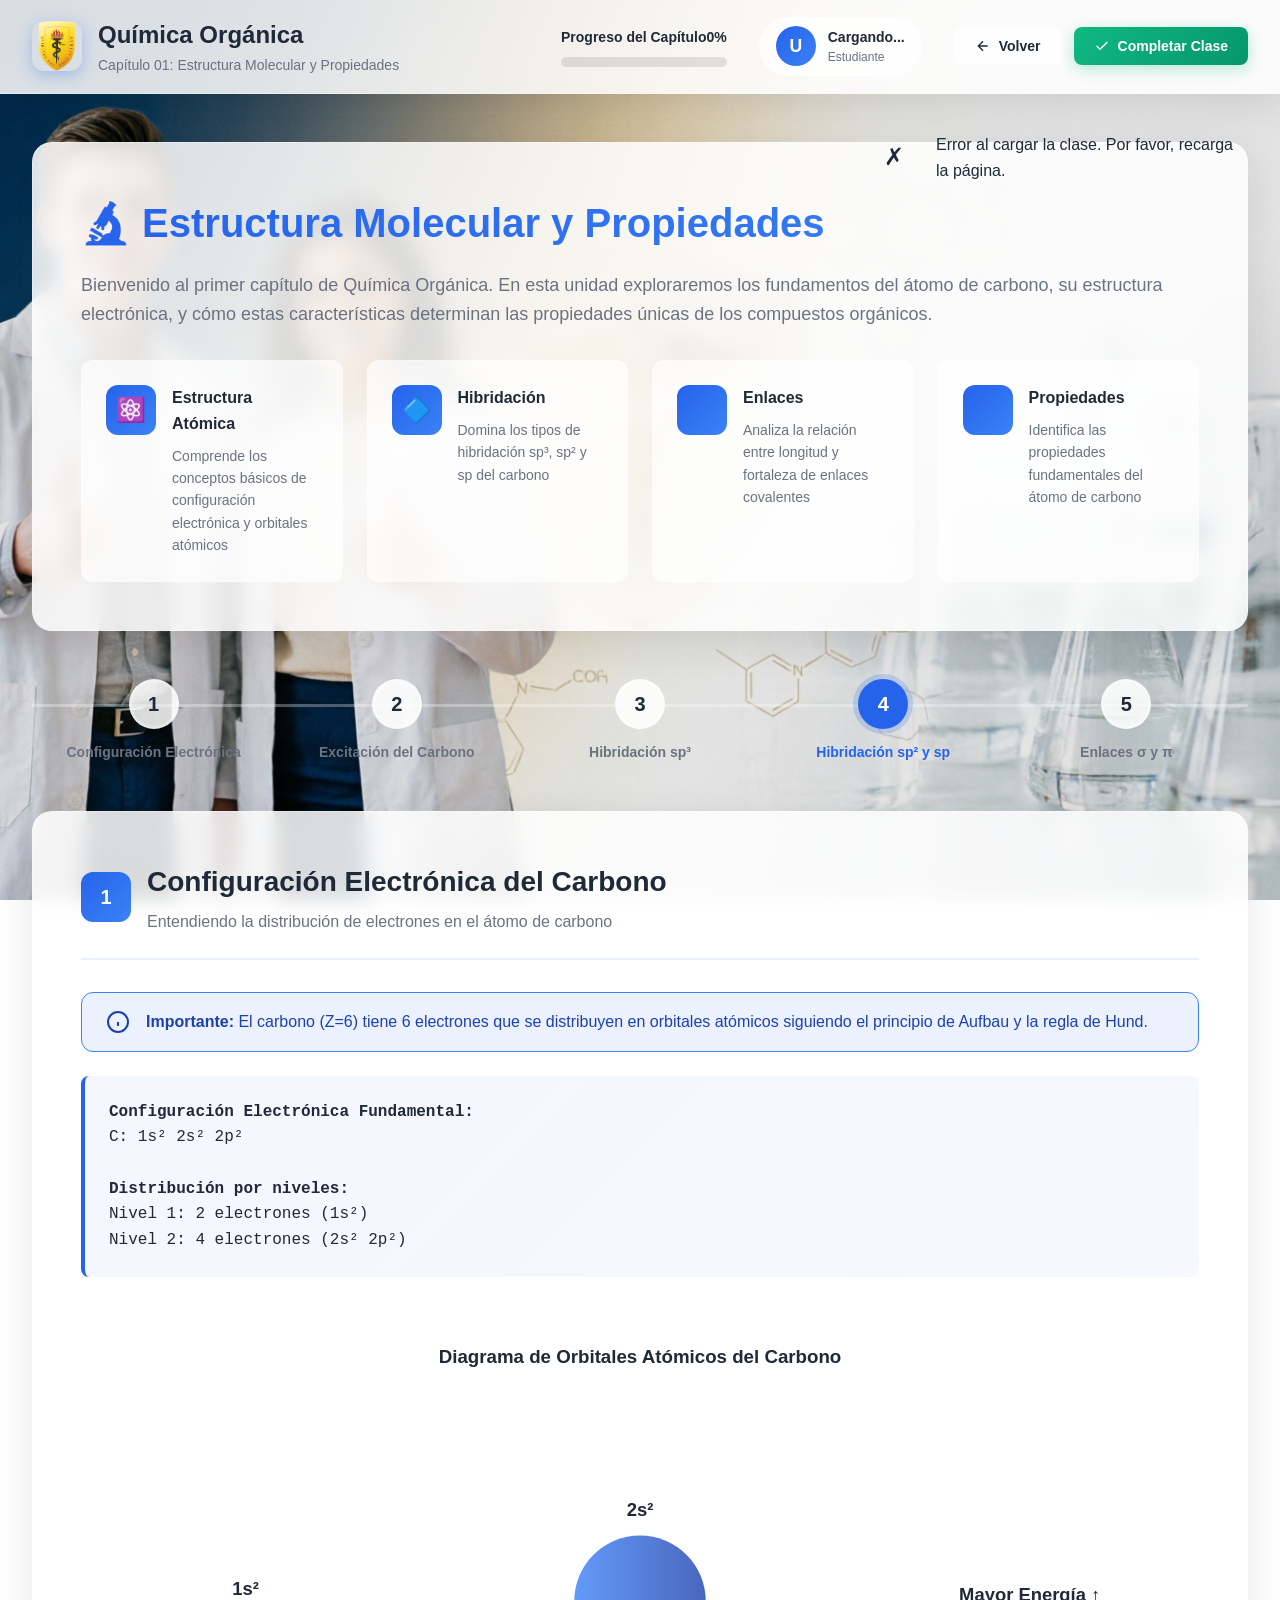
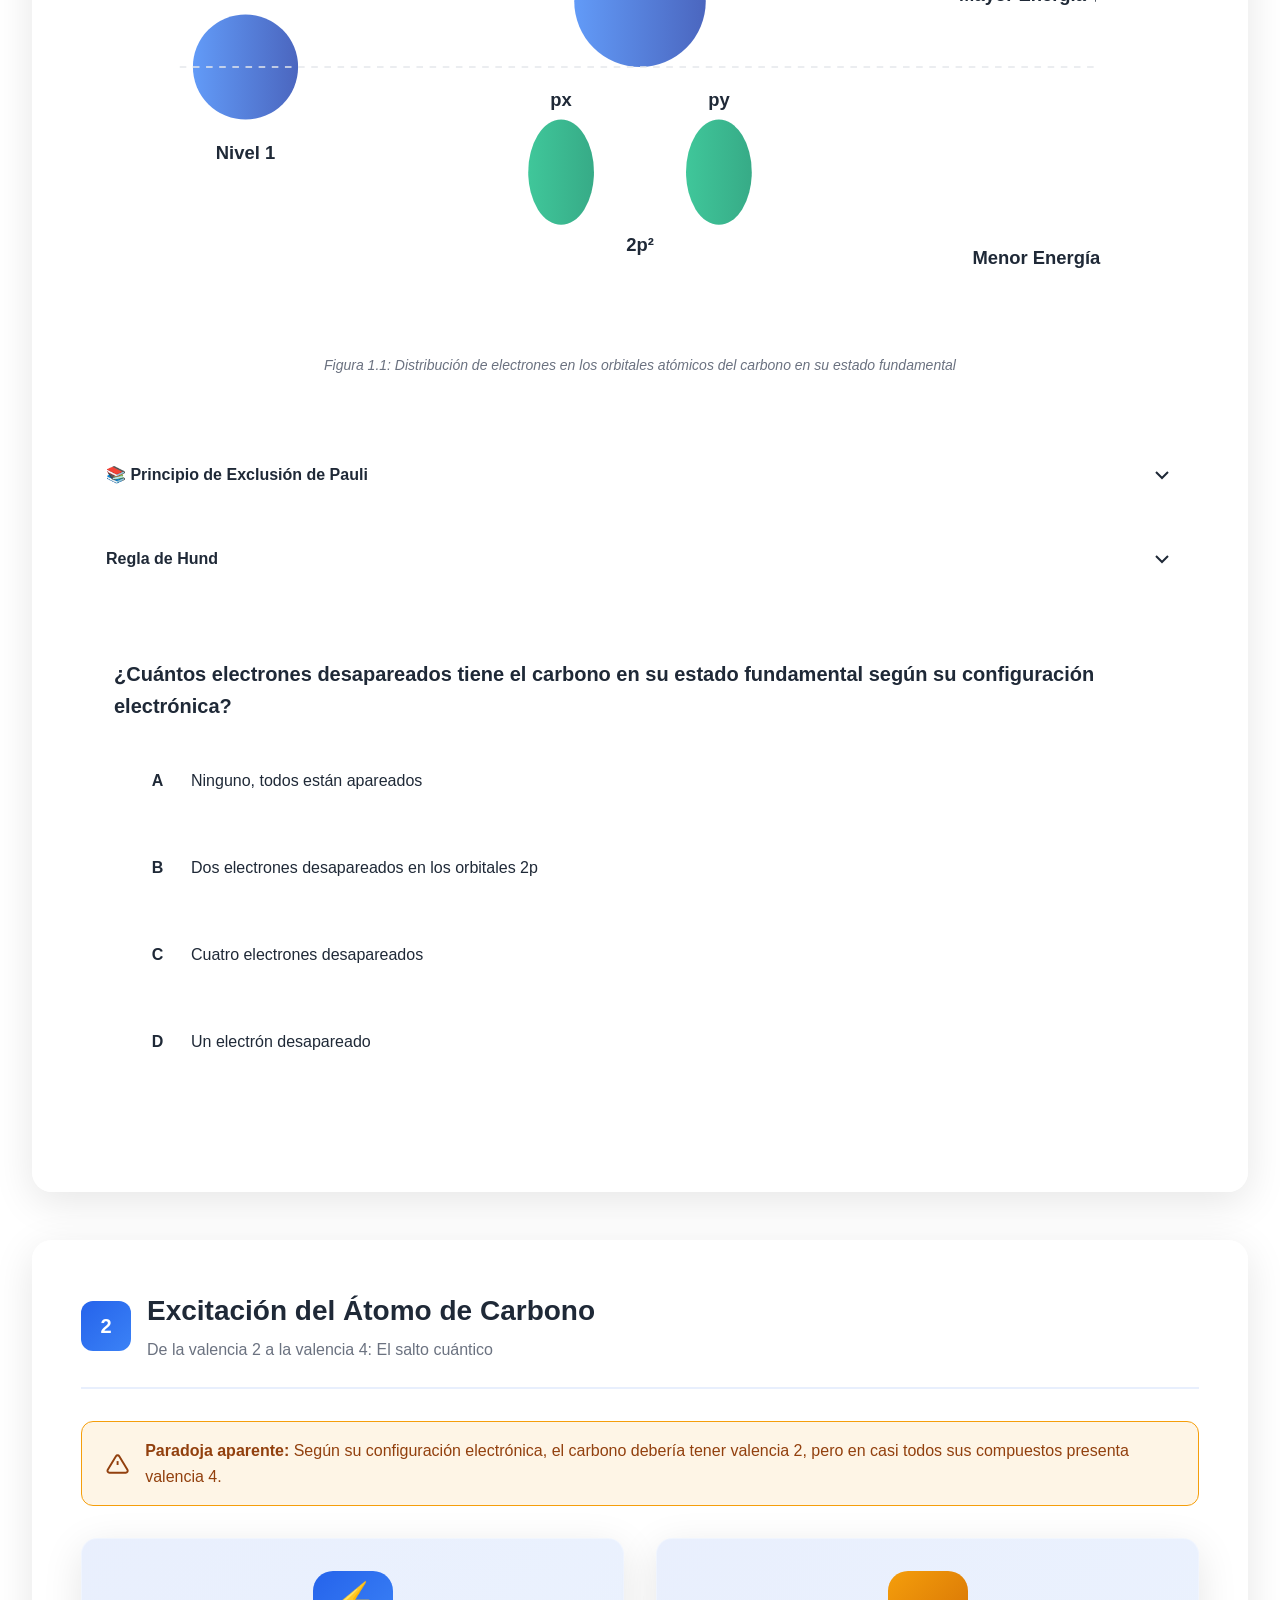
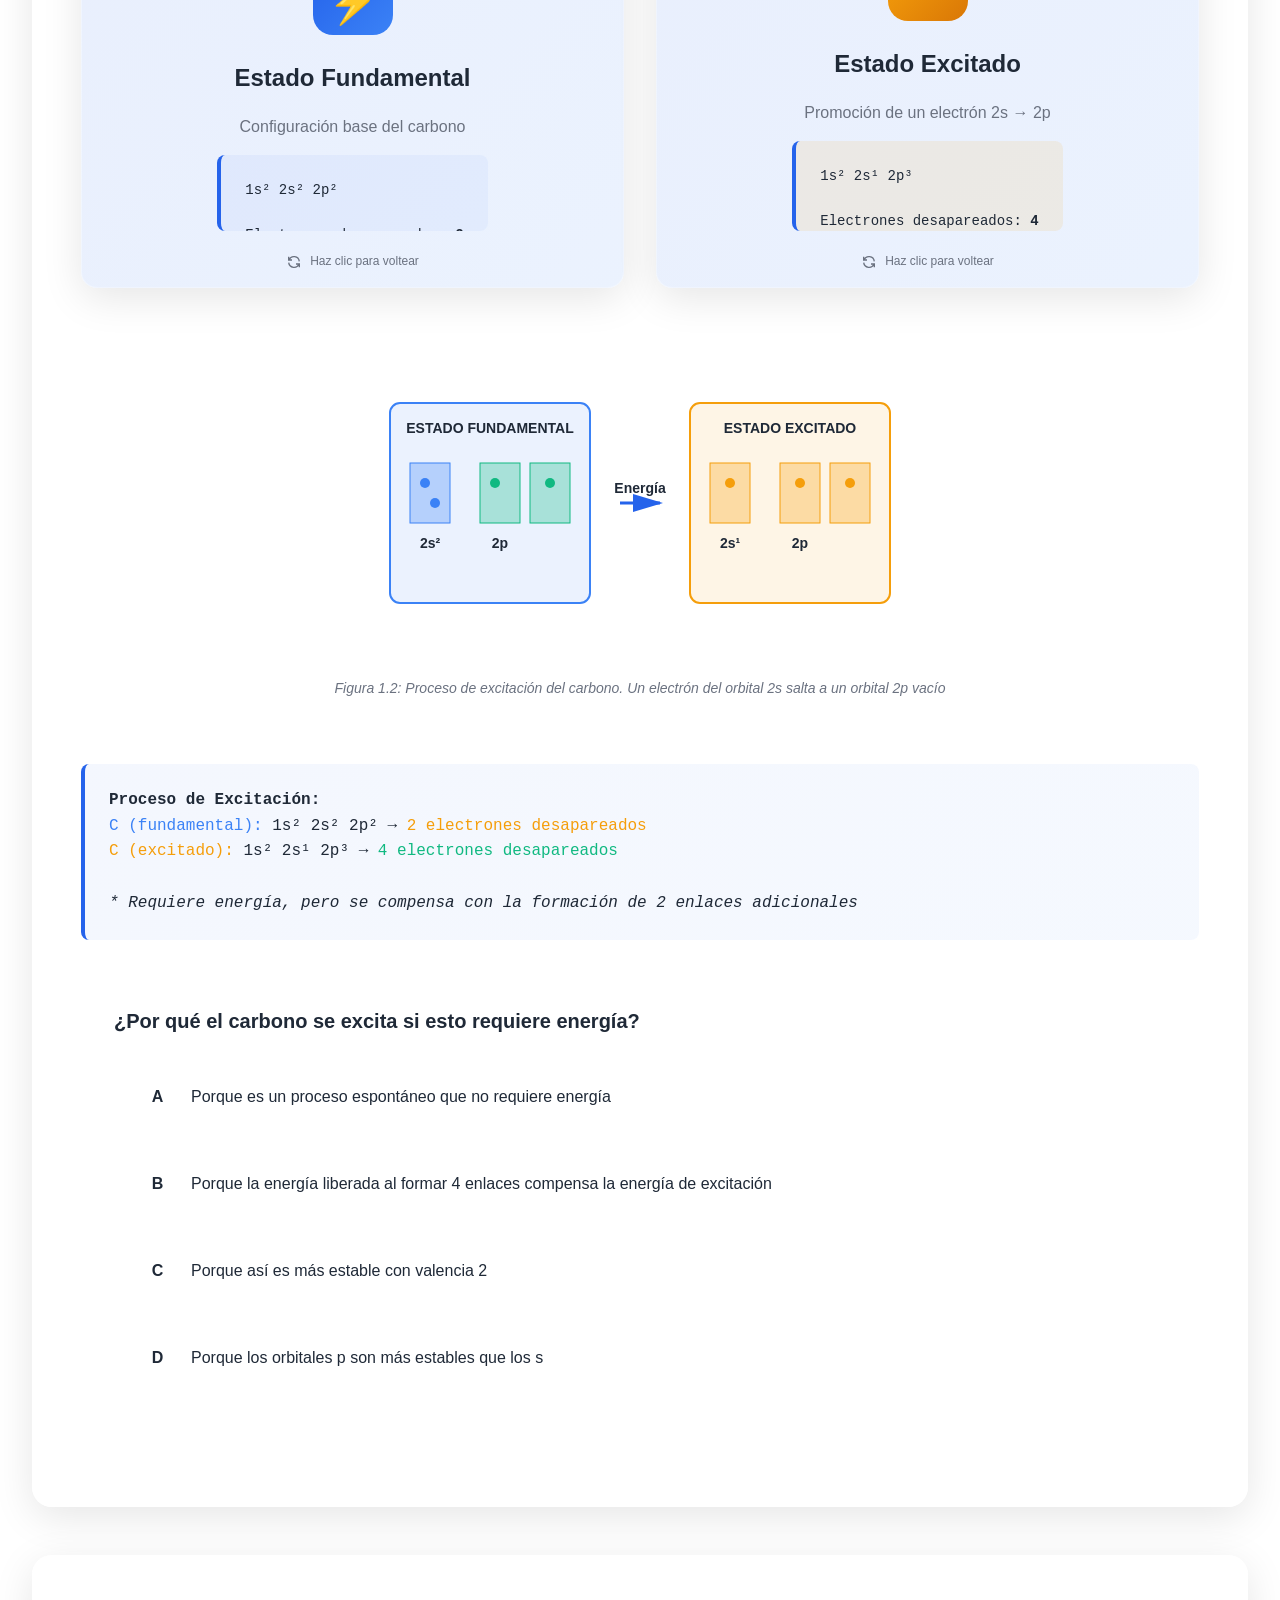
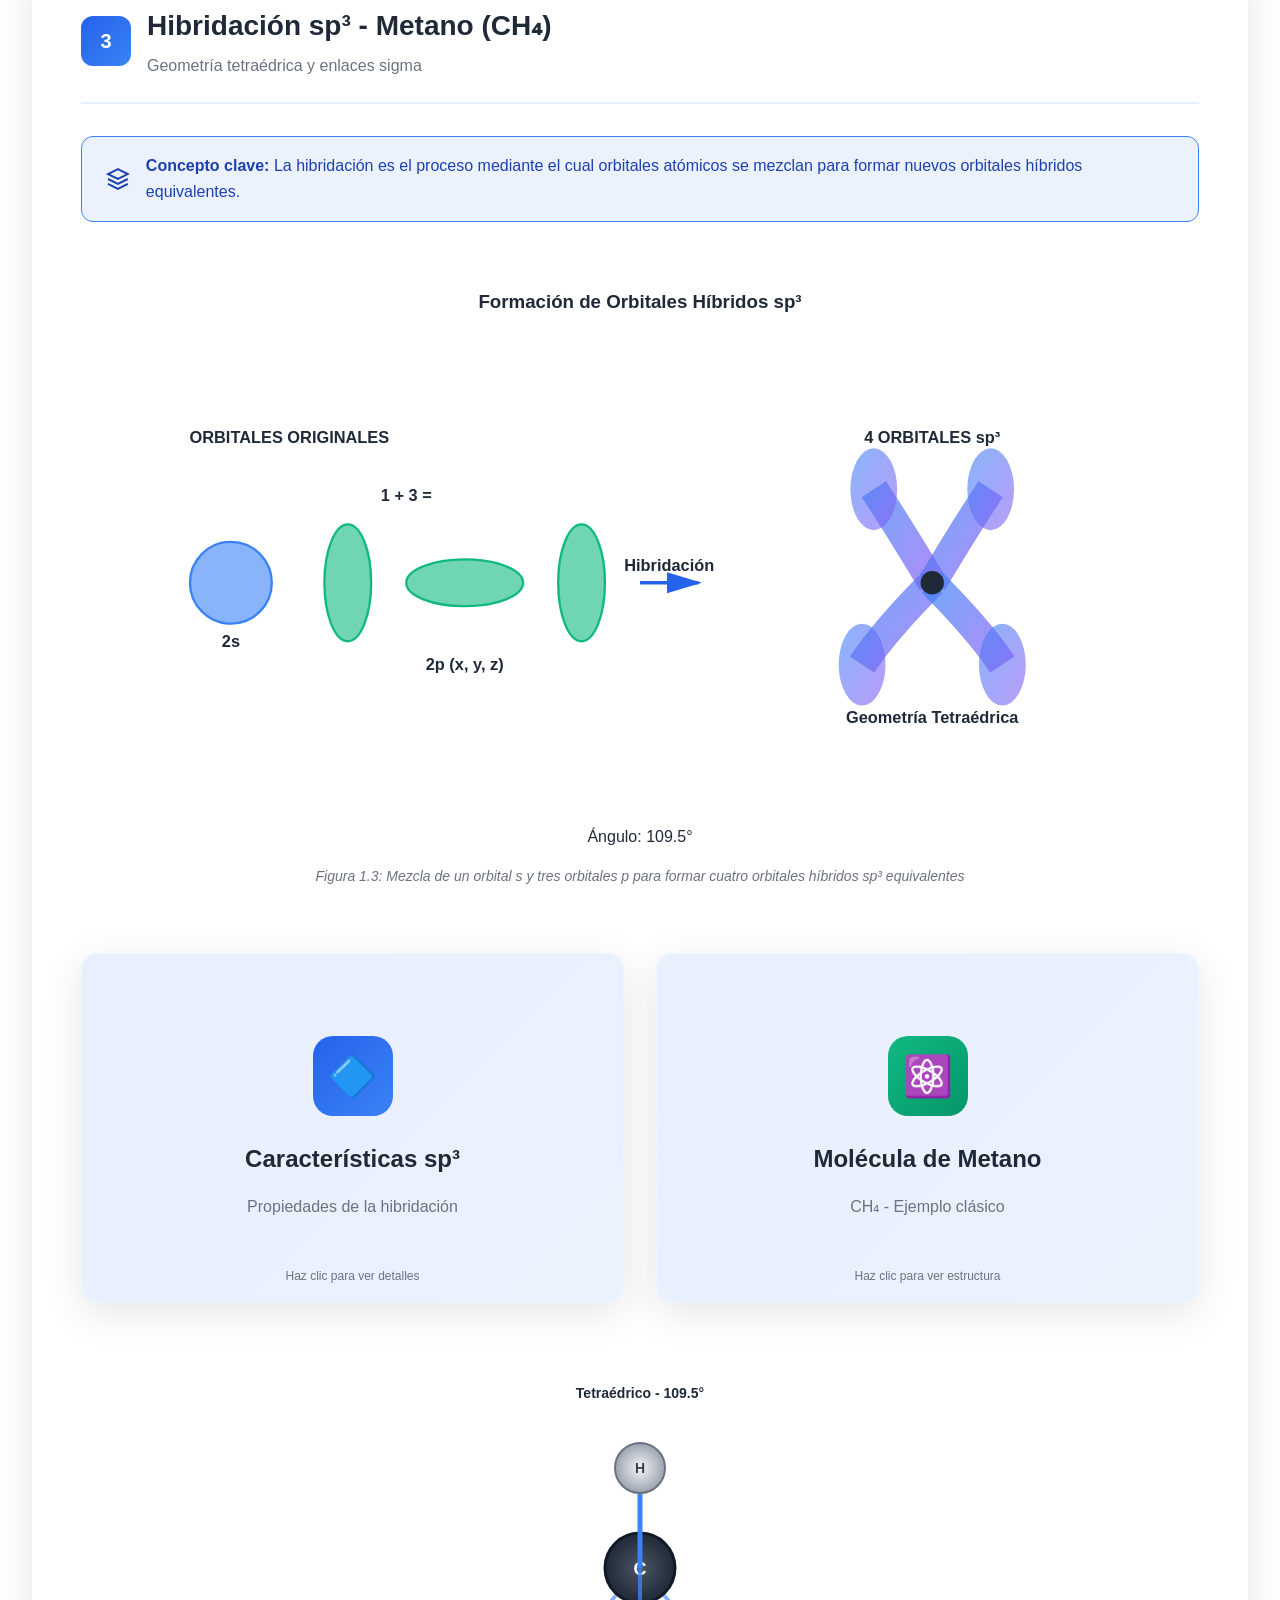
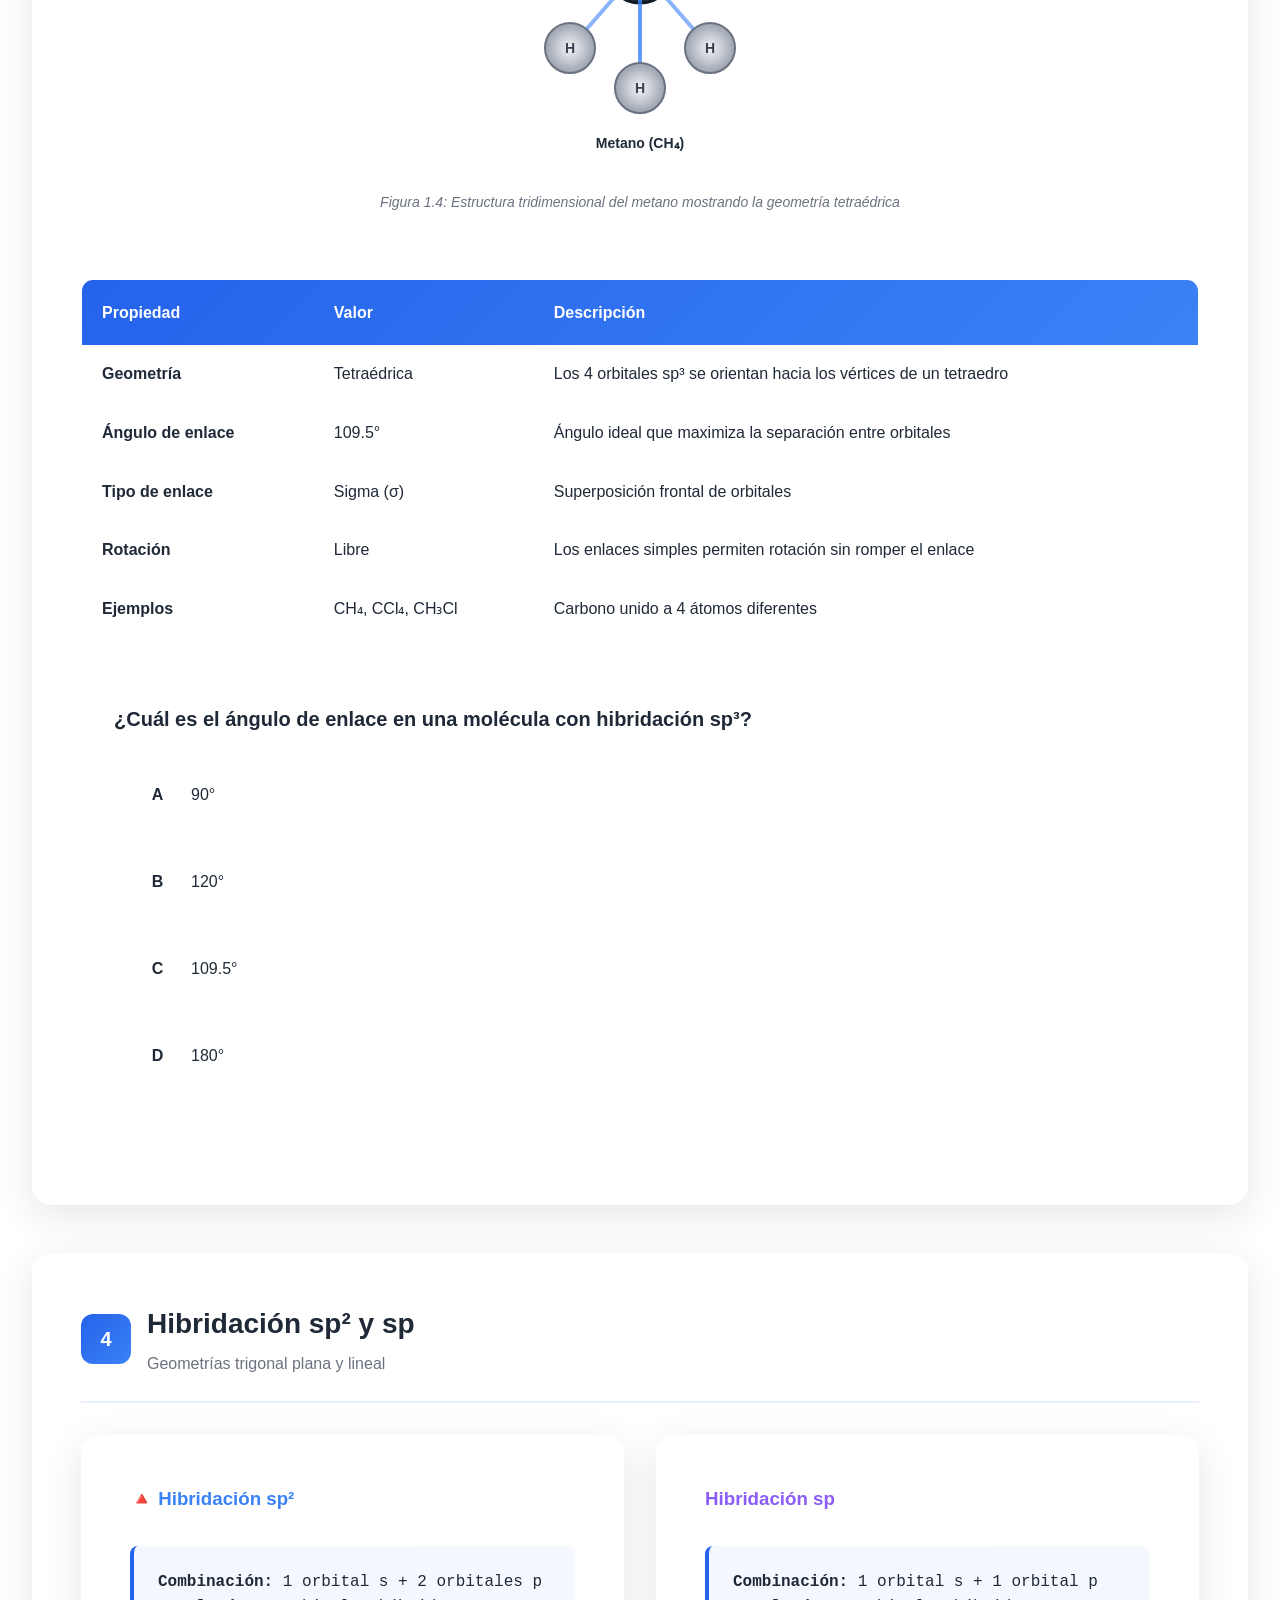
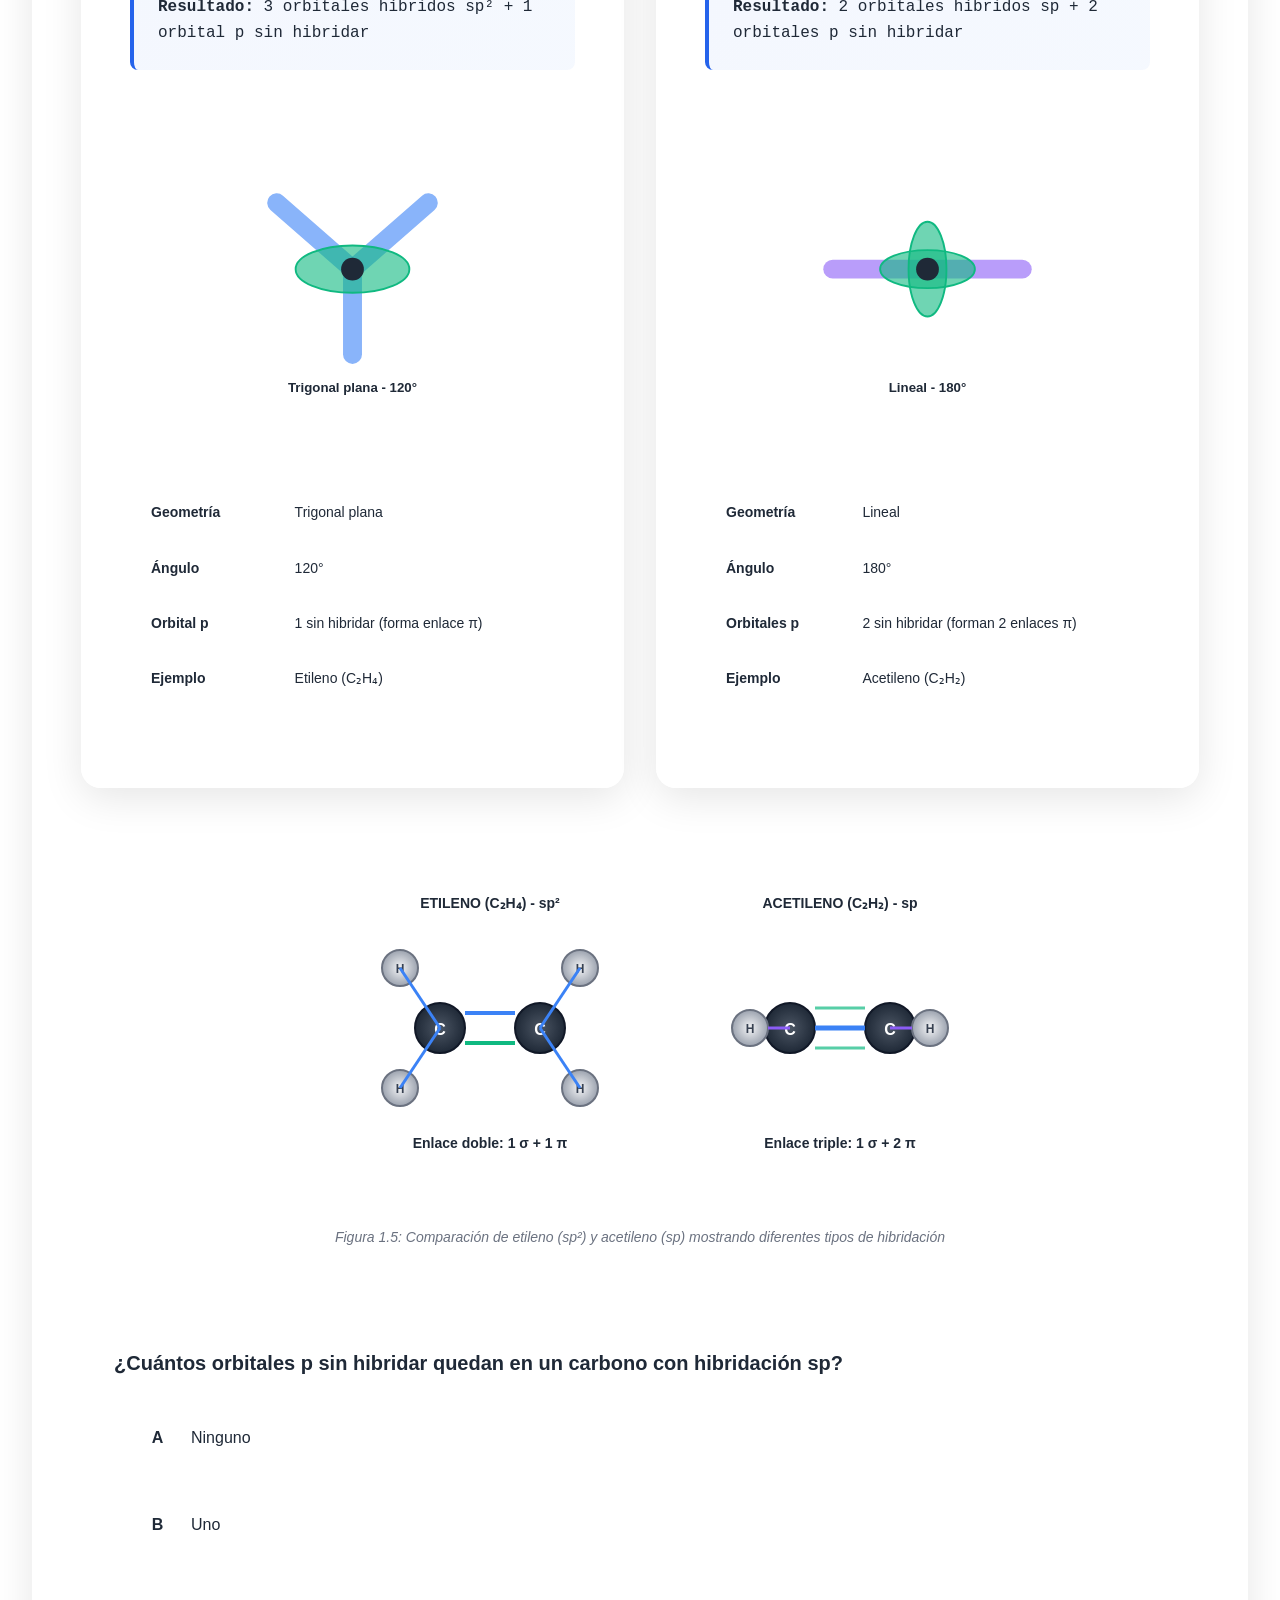
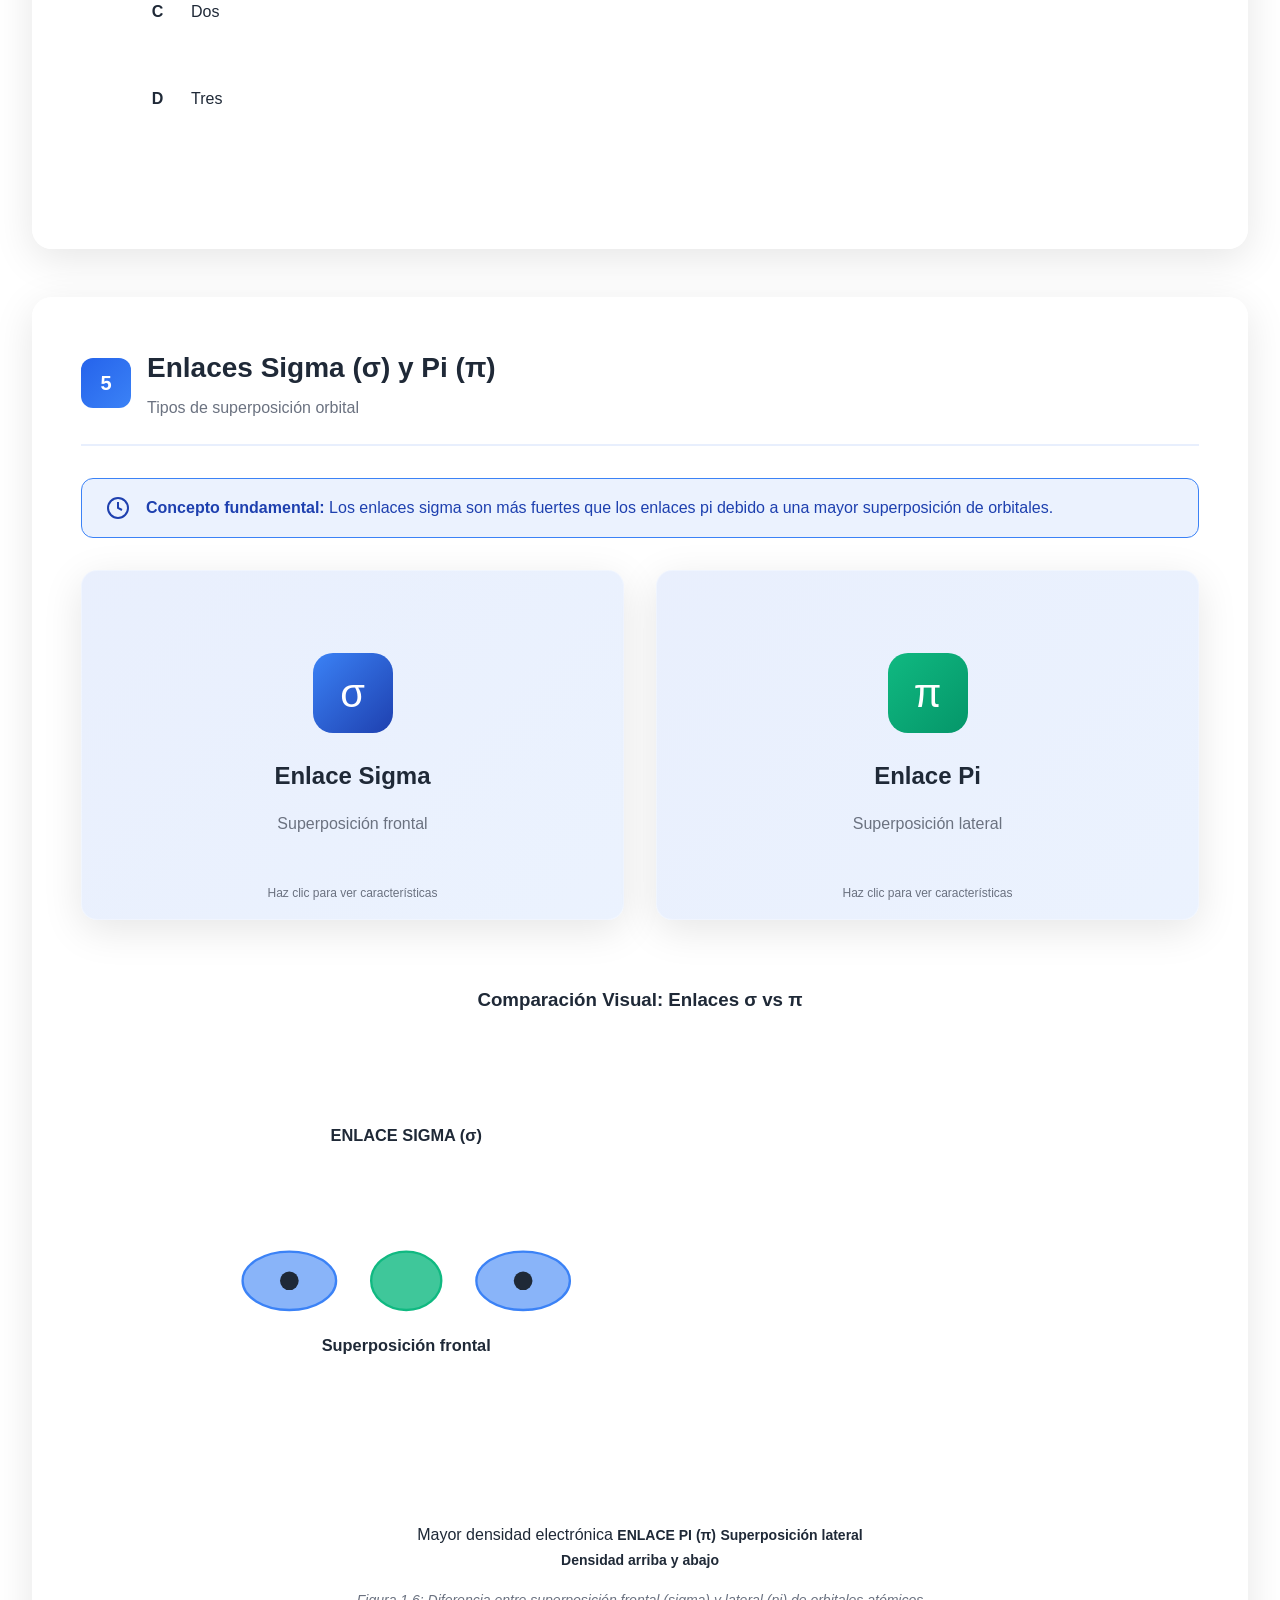
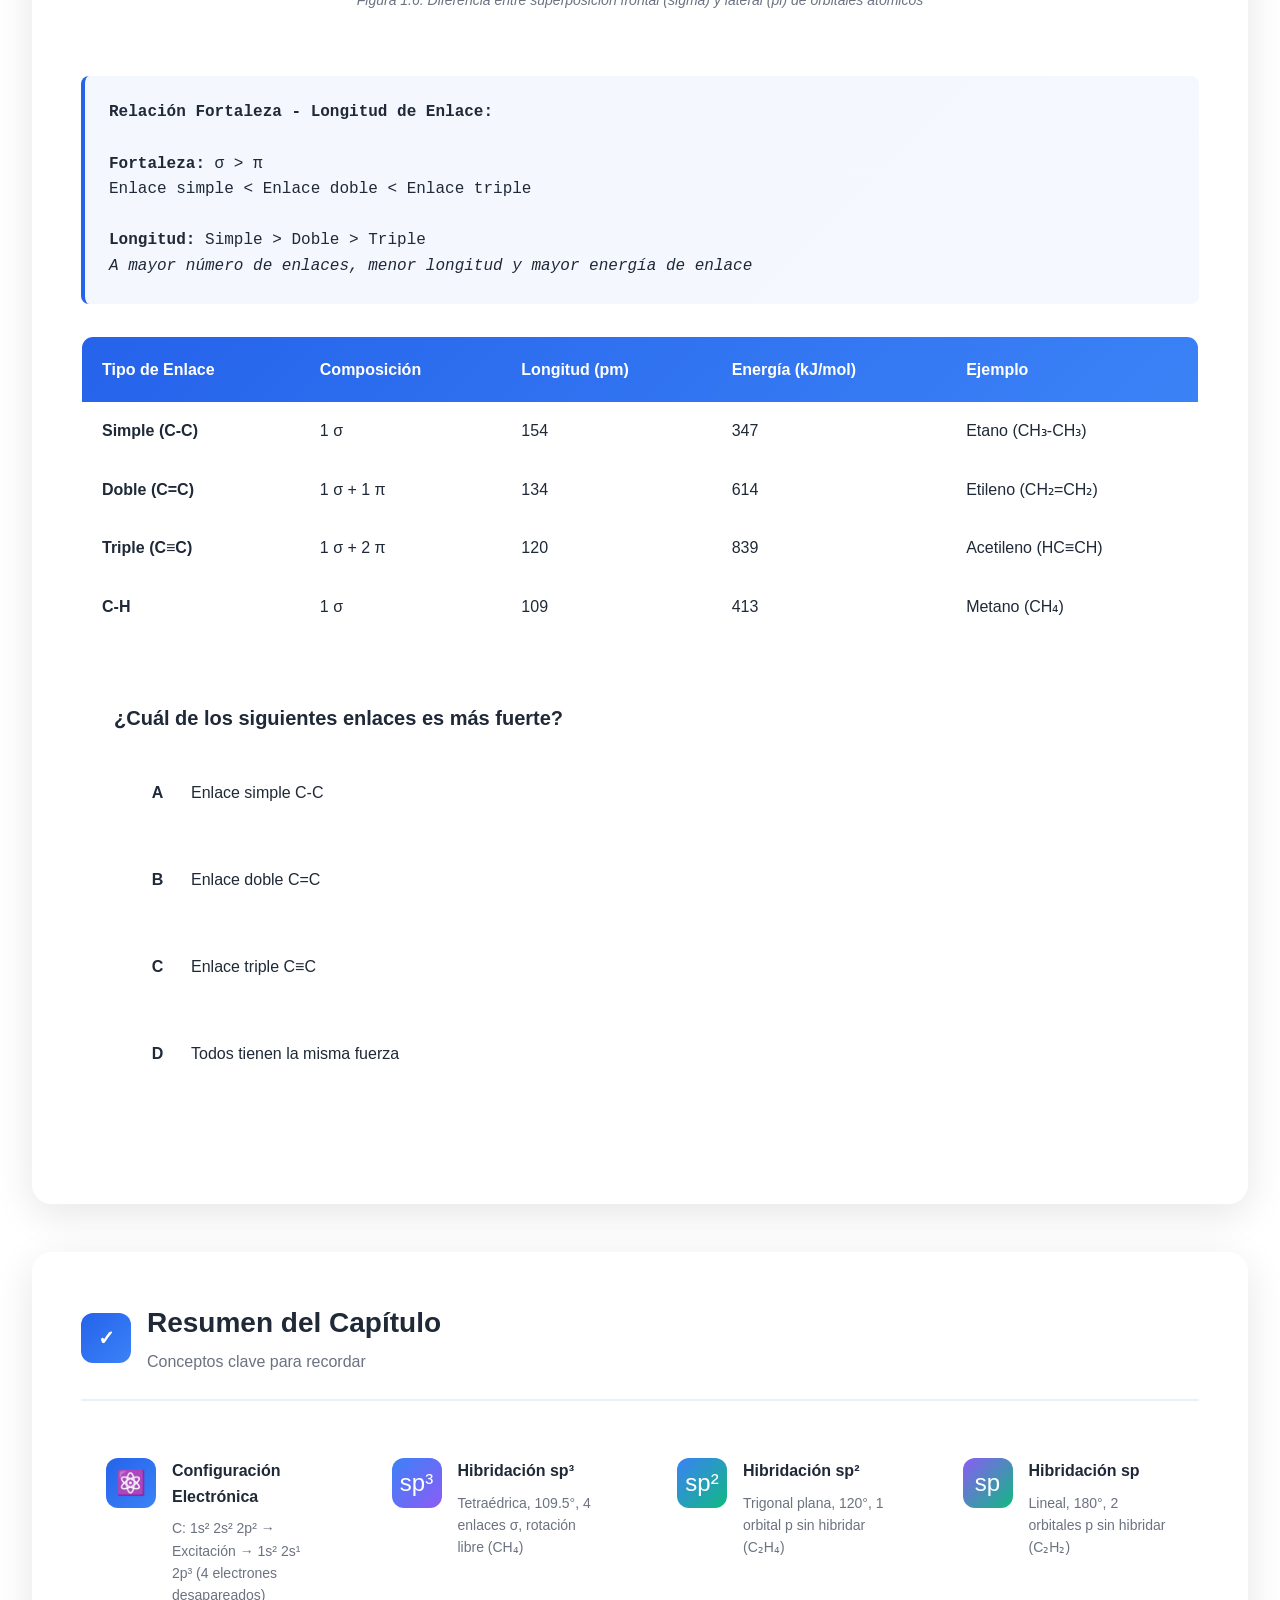
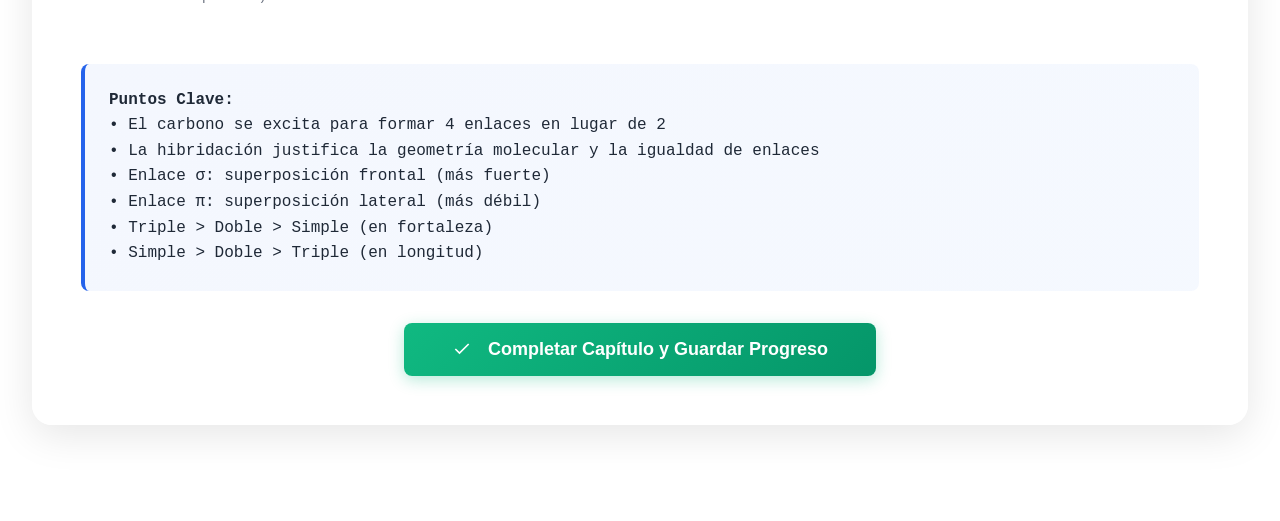
==== clases/cap01-estructura/index.html @ 575ea3ee "Fix: Corregir orden de carga de scripts y errores de CONFIG/db" ====
<!DOCTYPE html>
<html lang="es">
<head>
    <meta charset="UTF-8">
    <meta name="viewport" content="width=device-width, initial-scale=1.0">
    <title>Capítulo 01: Estructura Molecular y Propiedades | Química Orgánica</title>
    
    <!-- Database Connection -->
    <script src="../../js/config.js"></script>
    <script src="../../js/database.js"></script>
    
    <style>
        /* ============================================
           VARIABLES Y RESET
        ============================================ */
        :root {
            --primary-color: #2563eb;
            --secondary-color: #1e40af;
            --accent-color: #3b82f6;
            --success-color: #10b981;
            --warning-color: #f59e0b;
            --danger-color: #ef4444;
            --text-primary: #1f2937;
            --text-secondary: #6b7280;
            --bg-glass: rgba(255, 255, 255, 0.85);
            --bg-glass-dark: rgba(255, 255, 255, 0.7);
            --border-glass: rgba(255, 255, 255, 0.3);
            --shadow-lg: 0 10px 40px rgba(0, 0, 0, 0.1);
            --transition: all 0.3s cubic-bezier(0.4, 0, 0.2, 1);
        }

        * {
            margin: 0;
            padding: 0;
            box-sizing: border-box;
        }

        body {
            font-family: 'Segoe UI', Tahoma, Geneva, Verdana, sans-serif;
            background-image: url('../../images/fondo.png');
            background-size: cover;
            background-position: center;
            background-attachment: fixed;
            background-repeat: no-repeat;
            min-height: 100vh;
            color: var(--text-primary);
            line-height: 1.6;
            overflow-x: hidden;
        }

        /* Overlay para mejorar legibilidad */
        body::before {
            content: '';
            position: fixed;
            top: 0;
            left: 0;
            right: 0;
            bottom: 0;
            background: rgba(0, 0, 0, 0.1);
            z-index: -1;
            pointer-events: none;
        }

        /* ============================================
           HEADER Y NAVEGACIÓN
        ============================================ */
        .class-header {
            background: var(--bg-glass);
            backdrop-filter: blur(10px);
            -webkit-backdrop-filter: blur(10px);
            border-bottom: 1px solid var(--border-glass);
            box-shadow: var(--shadow-lg);
            position: sticky;
            top: 0;
            z-index: 1000;
            padding: 1rem 0;
        }

        .header-container {
            max-width: 1400px;
            margin: 0 auto;
            padding: 0 2rem;
            display: flex;
            justify-content: space-between;
            align-items: center;
            flex-wrap: wrap;
            gap: 1rem;
        }

        .logo-section {
            display: flex;
            align-items: center;
            gap: 1rem;
        }

        .logo {
            width: 50px;
            height: 50px;
            border-radius: 12px;
            box-shadow: 0 4px 15px rgba(37, 99, 235, 0.3);
            object-fit: contain;
        }

        .header-title h1 {
            font-size: 1.5rem;
            color: var(--text-primary);
            margin: 0;
        }

        .header-title p {
            font-size: 0.875rem;
            color: var(--text-secondary);
            margin: 0;
        }

        .user-section {
            display: flex;
            align-items: center;
            gap: 2rem;
        }

        .progress-container {
            flex: 1;
            max-width: 300px;
        }

        .progress-label {
            display: flex;
            justify-content: space-between;
            margin-bottom: 0.5rem;
            font-size: 0.875rem;
            font-weight: 600;
        }

        .progress-bar {
            height: 10px;
            background: rgba(0, 0, 0, 0.1);
            border-radius: 10px;
            overflow: hidden;
            position: relative;
        }

        .progress-fill {
            height: 100%;
            background: linear-gradient(90deg, var(--primary-color), var(--accent-color));
            border-radius: 10px;
            transition: width 0.5s ease;
            position: relative;
            overflow: hidden;
        }

        .progress-fill::after {
            content: '';
            position: absolute;
            top: 0;
            left: 0;
            right: 0;
            bottom: 0;
            background: linear-gradient(
                90deg,
                transparent,
                rgba(255, 255, 255, 0.3),
                transparent
            );
            animation: shimmer 2s infinite;
        }

        @keyframes shimmer {
            0% { transform: translateX(-100%); }
            100% { transform: translateX(100%); }
        }

        .user-info {
            display: flex;
            align-items: center;
            gap: 0.75rem;
            padding: 0.5rem 1rem;
            background: var(--bg-glass-dark);
            border-radius: 50px;
            border: 1px solid var(--border-glass);
        }

        .user-avatar {
            width: 40px;
            height: 40px;
            border-radius: 50%;
            background: linear-gradient(135deg, var(--primary-color), var(--accent-color));
            display: flex;
            align-items: center;
            justify-content: center;
            color: white;
            font-weight: bold;
            font-size: 1.1rem;
        }

        .user-details {
            display: flex;
            flex-direction: column;
        }

        .user-name {
            font-weight: 600;
            font-size: 0.875rem;
            color: var(--text-primary);
        }

        .user-role {
            font-size: 0.75rem;
            color: var(--text-secondary);
        }

        .nav-buttons {
            display: flex;
            gap: 0.75rem;
        }

        .btn {
            padding: 0.625rem 1.25rem;
            border: none;
            border-radius: 8px;
            font-weight: 600;
            font-size: 0.875rem;
            cursor: pointer;
            transition: var(--transition);
            display: inline-flex;
            align-items: center;
            gap: 0.5rem;
            text-decoration: none;
        }

        .btn-secondary {
            background: var(--bg-glass-dark);
            color: var(--text-primary);
            border: 1px solid var(--border-glass);
        }

        .btn-secondary:hover {
            background: rgba(255, 255, 255, 0.9);
            transform: translateY(-2px);
            box-shadow: 0 4px 12px rgba(0, 0, 0, 0.1);
        }

        .btn-primary {
            background: linear-gradient(135deg, var(--primary-color), var(--secondary-color));
            color: white;
            box-shadow: 0 4px 15px rgba(37, 99, 235, 0.3);
        }

        .btn-primary:hover {
            transform: translateY(-2px);
            box-shadow: 0 6px 20px rgba(37, 99, 235, 0.4);
        }

        .btn-success {
            background: linear-gradient(135deg, var(--success-color), #059669);
            color: white;
            box-shadow: 0 4px 15px rgba(16, 185, 129, 0.3);
        }

        .btn-success:hover {
            transform: translateY(-2px);
            box-shadow: 0 6px 20px rgba(16, 185, 129, 0.4);
        }

        /* ============================================
           CONTENIDO PRINCIPAL
        ============================================ */
        .main-container {
            max-width: 1400px;
            margin: 0 auto;
            padding: 3rem 2rem;
        }

        .chapter-intro {
            background: var(--bg-glass);
            backdrop-filter: blur(10px);
            border-radius: 20px;
            padding: 3rem;
            margin-bottom: 3rem;
            border: 1px solid var(--border-glass);
            box-shadow: var(--shadow-lg);
        }

        .chapter-intro h2 {
            font-size: 2.5rem;
            margin-bottom: 1rem;
            background: linear-gradient(135deg, var(--primary-color), var(--accent-color));
            -webkit-background-clip: text;
            -webkit-text-fill-color: transparent;
            background-clip: text;
        }

        .chapter-intro p {
            font-size: 1.125rem;
            color: var(--text-secondary);
            margin-bottom: 1.5rem;
        }

        .objectives-grid {
            display: grid;
            grid-template-columns: repeat(auto-fit, minmax(250px, 1fr));
            gap: 1.5rem;
            margin-top: 2rem;
        }

        .objective-card {
            background: var(--bg-glass-dark);
            padding: 1.5rem;
            border-radius: 12px;
            border: 1px solid var(--border-glass);
            display: flex;
            align-items: flex-start;
            gap: 1rem;
            transition: var(--transition);
        }

        .objective-card:hover {
            transform: translateY(-5px);
            box-shadow: 0 8px 25px rgba(0, 0, 0, 0.1);
        }

        .objective-icon {
            width: 50px;
            height: 50px;
            background: linear-gradient(135deg, var(--primary-color), var(--accent-color));
            border-radius: 12px;
            display: flex;
            align-items: center;
            justify-content: center;
            color: white;
            font-size: 1.5rem;
            flex-shrink: 0;
        }

        .objective-content h3 {
            font-size: 1rem;
            margin-bottom: 0.5rem;
        }

        .objective-content p {
            font-size: 0.875rem;
            color: var(--text-secondary);
            margin: 0;
        }

        /* ============================================
           SECCIONES DE CONTENIDO
        ============================================ */
        .content-section {
            background: var(--bg-glass);
            backdrop-filter: blur(10px);
            border-radius: 20px;
            padding: 3rem;
            margin-bottom: 3rem;
            border: 1px solid var(--border-glass);
            box-shadow: var(--shadow-lg);
        }

        .section-header {
            display: flex;
            align-items: center;
            gap: 1rem;
            margin-bottom: 2rem;
            padding-bottom: 1.5rem;
            border-bottom: 2px solid rgba(37, 99, 235, 0.1);
        }

        .section-number {
            width: 50px;
            height: 50px;
            background: linear-gradient(135deg, var(--primary-color), var(--accent-color));
            border-radius: 12px;
            display: flex;
            align-items: center;
            justify-content: center;
            color: white;
            font-weight: bold;
            font-size: 1.25rem;
        }

        .section-title h2 {
            font-size: 1.75rem;
            color: var(--text-primary);
            margin: 0;
        }

        .section-title p {
            color: var(--text-secondary);
            margin: 0.25rem 0 0 0;
        }

        /* ============================================
           TARJETAS INTERACTIVAS
        ============================================ */
        .interactive-grid {
            display: grid;
            grid-template-columns: repeat(auto-fit, minmax(300px, 1fr));
            gap: 2rem;
            margin: 2rem 0;
        }

        .flip-card {
            perspective: 1000px;
            height: 350px;
            cursor: pointer;
        }

        .flip-card-inner {
            position: relative;
            width: 100%;
            height: 100%;
            transition: transform 0.8s cubic-bezier(0.175, 0.885, 0.32, 1.275);
            transform-style: preserve-3d;
        }

        .flip-card.flipped .flip-card-inner {
            transform: rotateY(180deg);
        }

        .flip-card-front,
        .flip-card-back {
            position: absolute;
            width: 100%;
            height: 100%;
            backface-visibility: hidden;
            border-radius: 16px;
            padding: 2rem;
            display: flex;
            flex-direction: column;
            align-items: center;
            justify-content: center;
            box-shadow: var(--shadow-lg);
            border: 1px solid var(--border-glass);
        }

        .flip-card-front {
            background: linear-gradient(135deg, rgba(37, 99, 235, 0.1), rgba(59, 130, 246, 0.1));
        }

        .flip-card-back {
            background: var(--bg-glass-dark);
            transform: rotateY(180deg);
        }

        .flip-card-icon {
            width: 80px;
            height: 80px;
            background: linear-gradient(135deg, var(--primary-color), var(--accent-color));
            border-radius: 20px;
            display: flex;
            align-items: center;
            justify-content: center;
            color: white;
            font-size: 2.5rem;
            margin-bottom: 1.5rem;
        }

        .flip-card h3 {
            font-size: 1.5rem;
            margin-bottom: 1rem;
            text-align: center;
        }

        .flip-card p {
            text-align: center;
            color: var(--text-secondary);
            line-height: 1.6;
        }

        .flip-hint {
            position: absolute;
            bottom: 1rem;
            font-size: 0.75rem;
            color: var(--text-secondary);
            display: flex;
            align-items: center;
            gap: 0.5rem;
        }

        /* ============================================
           DIAGRAMAS SVG
        ============================================ */
        .diagram-container {
            background: var(--bg-glass-dark);
            border-radius: 16px;
            padding: 2rem;
            margin: 2rem 0;
            border: 1px solid var(--border-glass);
            text-align: center;
        }

        .diagram-container svg {
            max-width: 100%;
            height: auto;
        }

        .orbital-svg {
            max-width: 600px;
            margin: 0 auto;
        }

        .orbital-s {
            fill: url(#gradientS);
            opacity: 0.8;
        }

        .orbital-p {
            fill: url(#gradientP);
            opacity: 0.8;
        }

        .orbital-sp3 {
            fill: url(#gradientSP3);
            opacity: 0.8;
        }

        .bond-line {
            stroke: var(--primary-color);
            stroke-width: 3;
            fill: none;
        }

        .atom-label {
            font-family: 'Arial', sans-serif;
            font-size: 14px;
            font-weight: bold;
            fill: var(--text-primary);
        }

        /* ============================================
           TABLAS COMPARATIVAS
        ============================================ */
        .comparison-table {
            width: 100%;
            border-collapse: collapse;
            margin: 2rem 0;
            background: var(--bg-glass-dark);
            border-radius: 12px;
            overflow: hidden;
            border: 1px solid var(--border-glass);
        }

        .comparison-table thead {
            background: linear-gradient(135deg, var(--primary-color), var(--accent-color));
            color: white;
        }

        .comparison-table th {
            padding: 1.25rem;
            text-align: left;
            font-weight: 600;
        }

        .comparison-table td {
            padding: 1rem 1.25rem;
            border-bottom: 1px solid var(--border-glass);
        }

        .comparison-table tbody tr {
            transition: var(--transition);
        }

        .comparison-table tbody tr:hover {
            background: rgba(37, 99, 235, 0.05);
        }

        .comparison-table tbody tr:last-child td {
            border-bottom: none;
        }

        /* ============================================
           QUIZ INTERACTIVO
        ============================================ */
        .quiz-container {
            background: var(--bg-glass-dark);
            border-radius: 16px;
            padding: 2rem;
            margin: 2rem 0;
            border: 1px solid var(--border-glass);
        }

        .quiz-question {
            font-size: 1.25rem;
            font-weight: 600;
            margin-bottom: 1.5rem;
            color: var(--text-primary);
        }

        .quiz-options {
            display: flex;
            flex-direction: column;
            gap: 1rem;
        }

        .quiz-option {
            padding: 1rem 1.5rem;
            background: var(--bg-glass);
            border: 2px solid var(--border-glass);
            border-radius: 12px;
            cursor: pointer;
            transition: var(--transition);
            display: flex;
            align-items: center;
            gap: 1rem;
        }

        .quiz-option:hover {
            border-color: var(--accent-color);
            background: rgba(59, 130, 246, 0.05);
            transform: translateX(5px);
        }

        .quiz-option.selected {
            border-color: var(--primary-color);
            background: rgba(37, 99, 235, 0.1);
        }

        .quiz-option.correct {
            border-color: var(--success-color);
            background: rgba(16, 185, 129, 0.1);
        }

        .quiz-option.incorrect {
            border-color: var(--danger-color);
            background: rgba(239, 68, 68, 0.1);
        }

        .quiz-option-letter {
            width: 35px;
            height: 35px;
            background: var(--bg-glass);
            border: 2px solid var(--border-glass);
            border-radius: 50%;
            display: flex;
            align-items: center;
            justify-content: center;
            font-weight: bold;
            flex-shrink: 0;
        }

        .quiz-option.selected .quiz-option-letter {
            background: var(--primary-color);
            border-color: var(--primary-color);
            color: white;
        }

        .quiz-feedback {
            margin-top: 1.5rem;
            padding: 1rem;
            border-radius: 12px;
            display: none;
            animation: slideIn 0.3s ease;
        }

        @keyframes slideIn {
            from {
                opacity: 0;
                transform: translateY(-10px);
            }
            to {
                opacity: 1;
                transform: translateY(0);
            }
        }

        .quiz-feedback.show {
            display: block;
        }

        .quiz-feedback.correct {
            background: rgba(16, 185, 129, 0.1);
            border: 1px solid var(--success-color);
            color: #065f46;
        }

        .quiz-feedback.incorrect {
            background: rgba(239, 68, 68, 0.1);
            border: 1px solid var(--danger-color);
            color: #991b1b;
        }

        .quiz-next-btn {
            margin-top: 1rem;
            display: none;
        }

        .quiz-next-btn.show {
            display: inline-flex;
        }

        /* ============================================
           FÓRMULAS Y ECUACIONES
        ============================================ */
        .formula-box {
            background: linear-gradient(135deg, rgba(37, 99, 235, 0.05), rgba(59, 130, 246, 0.05));
            border-left: 4px solid var(--primary-color);
            padding: 1.5rem;
            margin: 1.5rem 0;
            border-radius: 8px;
            font-family: 'Courier New', monospace;
            overflow-x: auto;
        }

        .formula-image {
            text-align: center;
            margin: 2rem 0;
            padding: 2rem;
            background: var(--bg-glass-dark);
            border-radius: 12px;
            border: 1px solid var(--border-glass);
        }

        .formula-image img {
            max-width: 100%;
            height: auto;
            border-radius: 8px;
        }

        .formula-caption {
            margin-top: 1rem;
            font-size: 0.875rem;
            color: var(--text-secondary);
            font-style: italic;
        }

        /* ============================================
           ACORDEÓN
        ============================================ */
        .accordion {
            margin: 1rem 0;
        }

        .accordion-item {
            background: var(--bg-glass-dark);
            border: 1px solid var(--border-glass);
            border-radius: 12px;
            margin-bottom: 1rem;
            overflow: hidden;
        }

        .accordion-header {
            padding: 1.25rem 1.5rem;
            background: var(--bg-glass);
            cursor: pointer;
            display: flex;
            justify-content: space-between;
            align-items: center;
            transition: var(--transition);
            font-weight: 600;
        }

        .accordion-header:hover {
            background: rgba(37, 99, 235, 0.05);
        }

        .accordion-icon {
            width: 24px;
            height: 24px;
            transition: transform 0.3s ease;
        }

        .accordion-item.active .accordion-icon {
            transform: rotate(180deg);
        }

        .accordion-content {
            max-height: 0;
            overflow: hidden;
            transition: max-height 0.3s ease;
        }

        .accordion-item.active .accordion-content {
            max-height: 1000px;
        }

        .accordion-body {
            padding: 1.5rem;
        }

        /* ============================================
           PROGRESS STEPS
        ============================================ */
        .progress-steps {
            display: flex;
            justify-content: space-between;
            margin: 3rem 0;
            position: relative;
        }

        .progress-steps::before {
            content: '';
            position: absolute;
            top: 25px;
            left: 0;
            right: 0;
            height: 3px;
            background: var(--border-glass);
            z-index: 0;
        }

        .step {
            display: flex;
            flex-direction: column;
            align-items: center;
            position: relative;
            z-index: 1;
            flex: 1;
        }

        .step-number {
            width: 50px;
            height: 50px;
            background: var(--bg-glass);
            border: 3px solid var(--border-glass);
            border-radius: 50%;
            display: flex;
            align-items: center;
            justify-content: center;
            font-weight: bold;
            font-size: 1.25rem;
            transition: var(--transition);
        }

        .step.completed .step-number {
            background: var(--success-color);
            border-color: var(--success-color);
            color: white;
        }

        .step.active .step-number {
            background: var(--primary-color);
            border-color: var(--primary-color);
            color: white;
            box-shadow: 0 0 0 5px rgba(37, 99, 235, 0.2);
        }

        .step-label {
            margin-top: 0.75rem;
            font-size: 0.875rem;
            font-weight: 600;
            color: var(--text-secondary);
            text-align: center;
        }

        .step.active .step-label {
            color: var(--primary-color);
        }

        /* ============================================
           ANIMACIONES
        ============================================ */
        .fade-in {
            animation: fadeIn 0.6s ease;
        }

        @keyframes fadeIn {
            from {
                opacity: 0;
                transform: translateY(20px);
            }
            to {
                opacity: 1;
                transform: translateY(0);
            }
        }

        .pulse {
            animation: pulse 2s cubic-bezier(0.4, 0, 0.6, 1) infinite;
        }

        @keyframes pulse {
            0%, 100% {
                opacity: 1;
            }
            50% {
                opacity: 0.5;
            }
        }

        /* ============================================
           RESPONSIVE DESIGN
        ============================================ */
        @media (max-width: 1024px) {
            .header-container {
                flex-direction: column;
                text-align: center;
            }

            .user-section {
                flex-direction: column;
                width: 100%;
            }

            .progress-container {
                max-width: 100%;
                width: 100%;
            }

            .chapter-intro h2 {
                font-size: 2rem;
            }

            .content-section {
                padding: 2rem;
            }
        }

        @media (max-width: 768px) {
            .main-container {
                padding: 2rem 1rem;
            }

            .chapter-intro,
            .content-section {
                padding: 1.5rem;
            }

            .interactive-grid {
                grid-template-columns: 1fr;
            }

            .flip-card {
                height: 300px;
            }

            .comparison-table {
                font-size: 0.875rem;
            }

            .comparison-table th,
            .comparison-table td {
                padding: 0.75rem;
            }

            .progress-steps {
                flex-direction: column;
                gap: 2rem;
            }

            .progress-steps::before {
                display: none;
            }

            .step {
                flex-direction: row;
                gap: 1rem;
            }

            .step-label {
                margin-top: 0;
                text-align: left;
            }
        }

        /* ============================================
           UTILIDADES
        ============================================ */
        .text-center {
            text-align: center;
        }

        .mb-2 {
            margin-bottom: 2rem;
        }

        .mt-2 {
            margin-top: 2rem;
        }

        .highlight {
            background: linear-gradient(120deg, rgba(255, 230, 0, 0.3), rgba(255, 230, 0, 0.3));
            background-repeat: no-repeat;
            background-size: 100% 40%;
            background-position: 0 88%;
            padding: 0 4px;
        }

        .badge {
            display: inline-block;
            padding: 0.25rem 0.75rem;
            border-radius: 50px;
            font-size: 0.75rem;
            font-weight: 600;
            margin: 0.25rem;
        }

        .badge-primary {
            background: rgba(37, 99, 235, 0.1);
            color: var(--primary-color);
        }

        .badge-success {
            background: rgba(16, 185, 129, 0.1);
            color: var(--success-color);
        }

        .badge-warning {
            background: rgba(245, 158, 11, 0.1);
            color: var(--warning-color);
        }

        /* Loading Overlay */
        .loading-overlay {
            position: fixed;
            top: 0;
            left: 0;
            right: 0;
            bottom: 0;
            background: rgba(0, 0, 0, 0.5);
            backdrop-filter: blur(5px);
            display: none;
            align-items: center;
            justify-content: center;
            z-index: 9999;
        }

        .loading-overlay.show {
            display: flex;
        }

        .loading-spinner {
            width: 60px;
            height: 60px;
            border: 4px solid rgba(255, 255, 255, 0.3);
            border-top-color: white;
            border-radius: 50%;
            animation: spin 1s linear infinite;
        }

        @keyframes spin {
            to {
                transform: rotate(360deg);
            }
        }

        /* Alert Messages */
        .alert {
            padding: 1rem 1.5rem;
            border-radius: 12px;
            margin: 1rem 0;
            display: flex;
            align-items: center;
            gap: 1rem;
            animation: slideIn 0.3s ease;
        }

        .alert-info {
            background: rgba(59, 130, 246, 0.1);
            border: 1px solid var(--accent-color);
            color: #1e40af;
        }

        .alert-success {
            background: rgba(16, 185, 129, 0.1);
            border: 1px solid var(--success-color);
            color: #065f46;
        }

        .alert-warning {
            background: rgba(245, 158, 11, 0.1);
            border: 1px solid var(--warning-color);
            color: #92400e;
        }
    </style>
</head>
<body>
    <!-- Loading Overlay -->
    <div class="loading-overlay" id="loadingOverlay">
        <div class="loading-spinner"></div>
    </div>

    <!-- Header -->
    <header class="class-header">
        <div class="header-container">
            <div class="logo-section">
                <img src="../../images/logo.png" alt="QOMed Logo" class="logo">
                <div class="header-title">
                    <h1>Química Orgánica</h1>
                    <p>Capítulo 01: Estructura Molecular y Propiedades</p>
                </div>
            </div>
            
            <div class="user-section">
                <div class="progress-container">
                    <div class="progress-label">
                        <span>Progreso del Capítulo</span>
                        <span id="progressPercent">0%</span>
                    </div>
                    <div class="progress-bar">
                        <div class="progress-fill" id="progressBar" style="width: 0%"></div>
                    </div>
                </div>
                
                <div class="user-info">
                    <div class="user-avatar" id="userAvatar">U</div>
                    <div class="user-details">
                        <span class="user-name" id="userName">Cargando...</span>
                        <span class="user-role" id="userRole">Estudiante</span>
                    </div>
                </div>
                
                <div class="nav-buttons">
                    <button class="btn btn-secondary" onclick="navigateBack()">
                        <svg width="16" height="16" viewBox="0 0 24 24" fill="none" stroke="currentColor" stroke-width="2">
                            <path d="M19 12H5M12 19l-7-7 7-7"/>
                        </svg>
                        Volver
                    </button>
                    <button class="btn btn-success" onclick="completeClass()">
                        <svg width="16" height="16" viewBox="0 0 24 24" fill="none" stroke="currentColor" stroke-width="2">
                            <path d="M20 6L9 17l-5-5"/>
                        </svg>
                        Completar Clase
                    </button>
                </div>
            </div>
        </div>
    </header>

    <!-- Main Content -->
    <main class="main-container">
        <!-- Chapter Introduction -->
        <section class="chapter-intro fade-in">
            <h2>🔬 Estructura Molecular y Propiedades</h2>
            <p>Bienvenido al primer capítulo de Química Orgánica. En esta unidad exploraremos los fundamentos del átomo de carbono, su estructura electrónica, y cómo estas características determinan las propiedades únicas de los compuestos orgánicos.</p>
            
            <div class="objectives-grid">
                <div class="objective-card">
                    <div class="objective-icon">⚛️</div>
                    <div class="objective-content">
                        <h3>Estructura Atómica</h3>
                        <p>Comprende los conceptos básicos de configuración electrónica y orbitales atómicos</p>
                    </div>
                </div>
                
                <div class="objective-card">
                    <div class="objective-icon">🔷</div>
                    <div class="objective-content">
                        <h3>Hibridación</h3>
                        <p>Domina los tipos de hibridación sp³, sp² y sp del carbono</p>
                    </div>
                </div>
                
                <div class="objective-card">
                    <div class="objective-icon"></div>
                    <div class="objective-content">
                        <h3>Enlaces</h3>
                        <p>Analiza la relación entre longitud y fortaleza de enlaces covalentes</p>
                    </div>
                </div>
                
                <div class="objective-card">
                    <div class="objective-icon"></div>
                    <div class="objective-content">
                        <h3>Propiedades</h3>
                        <p>Identifica las propiedades fundamentales del átomo de carbono</p>
                    </div>
                </div>
            </div>
        </section>

        <!-- Progress Steps -->
        <div class="progress-steps fade-in">
            <div class="step active" data-step="1">
                <div class="step-number">1</div>
                <div class="step-label">Configuración Electrónica</div>
            </div>
            <div class="step" data-step="2">
                <div class="step-number">2</div>
                <div class="step-label">Excitación del Carbono</div>
            </div>
            <div class="step" data-step="3">
                <div class="step-number">3</div>
                <div class="step-label">Hibridación sp³</div>
            </div>
            <div class="step" data-step="4">
                <div class="step-number">4</div>
                <div class="step-label">Hibridación sp² y sp</div>
            </div>
            <div class="step" data-step="5">
                <div class="step-number">5</div>
                <div class="step-label">Enlaces σ y π</div>
            </div>
        </div>

        <!-- Section 1: Configuración Electrónica -->
        <section class="content-section fade-in" id="section1">
            <div class="section-header">
                <div class="section-number">1</div>
                <div class="section-title">
                    <h2>Configuración Electrónica del Carbono</h2>
                    <p>Entendiendo la distribución de electrones en el átomo de carbono</p>
                </div>
            </div>

            <div class="alert alert-info">
                <svg width="24" height="24" viewBox="0 0 24 24" fill="none" stroke="currentColor" stroke-width="2">
                    <circle cx="12" cy="12" r="10"/>
                    <path d="M12 16v-4M12 8h.01"/>
                </svg>
                <div>
                    <strong>Importante:</strong> El carbono (Z=6) tiene 6 electrones que se distribuyen en orbitales atómicos siguiendo el principio de Aufbau y la regla de Hund.
                </div>
            </div>

            <div class="formula-box">
                <strong>Configuración Electrónica Fundamental:</strong><br>
                C: 1s² 2s² 2p²<br><br>
                <strong>Distribución por niveles:</strong><br>
                Nivel 1: 2 electrones (1s²)<br>
                Nivel 2: 4 electrones (2s² 2p²)
            </div>

            <div class="diagram-container">
                <h3 class="mb-2">Diagrama de Orbitales Atómicos del Carbono</h3>
                <svg class="orbital-svg" viewBox="0 0 800 400" xmlns="http://www.w3.org/2000/svg">
                    <defs>
                        <linearGradient id="gradientS" x1="0%" y1="0%" x2="100%" y2="0%">
                            <stop offset="0%" style="stop-color:#3b82f6;stop-opacity:1" />
                            <stop offset="100%" style="stop-color:#1e40af;stop-opacity:1" />
                        </linearGradient>
                        <linearGradient id="gradientP" x1="0%" y1="0%" x2="100%" y2="0%">
                            <stop offset="0%" style="stop-color:#10b981;stop-opacity:1" />
                            <stop offset="100%" style="stop-color:#059669;stop-opacity:1" />
                        </linearGradient>
                    </defs>
                    
                    <!-- 1s Orbital -->
                    <g transform="translate(100, 200)">
                        <circle cx="0" cy="0" r="40" class="orbital-s"/>
                        <text x="0" y="-55" class="atom-label" text-anchor="middle">1s²</text>
                        <text x="0" y="70" class="atom-label" text-anchor="middle" font-size="12">Nivel 1</text>
                    </g>
                    
                    <!-- 2s Orbital -->
                    <g transform="translate(400, 150)">
                        <circle cx="0" cy="0" r="50" class="orbital-s"/>
                        <text x="0" y="-65" class="atom-label" text-anchor="middle">2s²</text>
                    </g>
                    
                    <!-- 2p Orbitals -->
                    <g transform="translate(400, 280)">
                        <!-- px -->
                        <ellipse cx="-60" cy="0" rx="25" ry="40" class="orbital-p" transform="rotate(0)"/>
                        <ellipse cx="60" cy="0" rx="25" ry="40" class="orbital-p" transform="rotate(0)"/>
                        <text x="0" y="60" class="atom-label" text-anchor="middle">2p²</text>
                        <text x="-60" y="-50" class="atom-label" text-anchor="middle" font-size="10">px</text>
                        <text x="60" y="-50" class="atom-label" text-anchor="middle" font-size="10">py</text>
                    </g>
                    
                    <!-- Energy levels -->
                    <line x1="50" y1="200" x2="750" y2="200" stroke="#e5e7eb" stroke-width="1" stroke-dasharray="5,5"/>
                    <text x="750" y="150" class="atom-label" text-anchor="end">Mayor Energía ↑</text>
                    <text x="750" y="350" class="atom-label" text-anchor="end">Menor Energía</text>
                </svg>
                <p class="formula-caption">Figura 1.1: Distribución de electrones en los orbitales atómicos del carbono en su estado fundamental</p>
            </div>

            <div class="accordion">
                <div class="accordion-item">
                    <div class="accordion-header" onclick="toggleAccordion(this)">
                        <span>📚 Principio de Exclusión de Pauli</span>
                        <svg class="accordion-icon" width="24" height="24" viewBox="0 0 24 24" fill="none" stroke="currentColor" stroke-width="2">
                            <polyline points="6 9 12 15 18 9"/>
                        </svg>
                    </div>
                    <div class="accordion-content">
                        <div class="accordion-body">
                            <p>Dos electrones en el mismo orbital deben tener espines opuestos (+½ y -½). Esto significa que cada orbital puede contener un máximo de <strong>2 electrones</strong>.</p>
                        </div>
                    </div>
                </div>
                
                <div class="accordion-item">
                    <div class="accordion-header" onclick="toggleAccordion(this)">
                        <span> Regla de Hund</span>
                        <svg class="accordion-icon" width="24" height="24" viewBox="0 0 24 24" fill="none" stroke="currentColor" stroke-width="2">
                            <polyline points="6 9 12 15 18 9"/>
                        </svg>
                    </div>
                    <div class="accordion-content">
                        <div class="accordion-body">
                            <p>Cuando hay orbitales de igual energía (degenerados), los electrones se distribuyen uno en cada orbital con espines paralelos antes de aparearse. En el carbono, los 2 electrones 2p ocupan orbitales diferentes.</p>
                        </div>
                    </div>
                </div>
            </div>

            <!-- Quiz 1 -->
            <div class="quiz-container" data-quiz="1">
                <div class="quiz-question">
                    ¿Cuántos electrones desapareados tiene el carbono en su estado fundamental según su configuración electrónica?
                </div>
                <div class="quiz-options">
                    <div class="quiz-option" onclick="selectOption(this, 1, false)">
                        <span class="quiz-option-letter">A</span>
                        <span>Ninguno, todos están apareados</span>
                    </div>
                    <div class="quiz-option" onclick="selectOption(this, 1, true)">
                        <span class="quiz-option-letter">B</span>
                        <span>Dos electrones desapareados en los orbitales 2p</span>
                    </div>
                    <div class="quiz-option" onclick="selectOption(this, 1, false)">
                        <span class="quiz-option-letter">C</span>
                        <span>Cuatro electrones desapareados</span>
                    </div>
                    <div class="quiz-option" onclick="selectOption(this, 1, false)">
                        <span class="quiz-option-letter">D</span>
                        <span>Un electrón desapareado</span>
                    </div>
                </div>
                <div class="quiz-feedback" id="feedback1"></div>
                <button class="btn btn-primary quiz-next-btn" id="nextBtn1" onclick="nextQuestion(1)">
                    Continuar →
                </button>
            </div>
        </section>

        <!-- Section 2: Excitación del Carbono -->
        <section class="content-section fade-in" id="section2">
            <div class="section-header">
                <div class="section-number">2</div>
                <div class="section-title">
                    <h2>Excitación del Átomo de Carbono</h2>
                    <p>De la valencia 2 a la valencia 4: El salto cuántico</p>
                </div>
            </div>

            <div class="alert alert-warning">
                <svg width="24" height="24" viewBox="0 0 24 24" fill="none" stroke="currentColor" stroke-width="2">
                    <path d="M10.29 3.86L1.82 18a2 2 0 0 0 1.71 3h16.94a2 2 0 0 0 1.71-3L13.71 3.86a2 2 0 0 0-3.42 0z"/>
                    <line x1="12" y1="9" x2="12" y2="13"/>
                    <line x1="12" y1="17" x2="12.01" y2="17"/>
                </svg>
                <div>
                    <strong>Paradoja aparente:</strong> Según su configuración electrónica, el carbono debería tener valencia 2, pero en casi todos sus compuestos presenta valencia 4.
                </div>
            </div>

            <div class="interactive-grid">
                <div class="flip-card" onclick="flipCard(this)">
                    <div class="flip-card-inner">
                        <div class="flip-card-front">
                            <div class="flip-card-icon">⚡</div>
                            <h3>Estado Fundamental</h3>
                            <p>Configuración base del carbono</p>
                            <div class="formula-box" style="margin-top: 1rem; font-size: 0.875rem;">
                                1s² 2s² 2p²<br><br>
                                Electrones desapareados: <strong>2</strong>
                            </div>
                            <span class="flip-hint">
                                <svg width="16" height="16" viewBox="0 0 24 24" fill="none" stroke="currentColor" stroke-width="2">
                                    <path d="M4 4v5h.582m15.356 2A8.001 8.001 0 004.582 9m0 0H9m11 11v-5h-.581m0 0a8.003 8.003 0 01-15.357-2m15.357 2H15"/>
                                </svg>
                                Haz clic para voltear
                            </span>
                        </div>
                        <div class="flip-card-back">
                            <h3>Valencia Teórica: 2</h3>
                            <p>Solo 2 electrones disponibles para formar enlaces</p>
                            <div class="mt-2">
                                <span class="badge badge-warning">Insuficiente</span>
                                <span class="badge badge-primary">CH₂</span>
                            </div>
                        </div>
                    </div>
                </div>

                <div class="flip-card" onclick="flipCard(this)">
                    <div class="flip-card-inner">
                        <div class="flip-card-front">
                            <div class="flip-card-icon" style="background: linear-gradient(135deg, #f59e0b, #d97706);"></div>
                            <h3>Estado Excitado</h3>
                            <p>Promoción de un electrón 2s → 2p</p>
                            <div class="formula-box" style="margin-top: 1rem; font-size: 0.875rem; background: rgba(245, 158, 11, 0.1);">
                                1s² 2s¹ 2p³<br><br>
                                Electrones desapareados: <strong>4</strong>
                            </div>
                            <span class="flip-hint">
                                <svg width="16" height="16" viewBox="0 0 24 24" fill="none" stroke="currentColor" stroke-width="2">
                                    <path d="M4 4v5h.582m15.356 2A8.001 8.001 0 004.582 9m0 0H9m11 11v-5h-.581m0 0a8.003 8.003 0 01-15.357-2m15.357 2H15"/>
                                </svg>
                                Haz clic para voltear
                            </span>
                        </div>
                        <div class="flip-card-back">
                            <h3>Valencia Real: 4</h3>
                            <p>4 electrones disponibles para formar enlaces</p>
                            <div class="mt-2">
                                <span class="badge badge-success">Estable</span>
                                <span class="badge badge-primary">CH₄</span>
                            </div>
                        </div>
                    </div>
                </div>
            </div>

            <div class="formula-image">
                <svg width="600" height="300" viewBox="0 0 600 300" xmlns="http://www.w3.org/2000/svg">
                    <defs>
                        <marker id="arrowhead" markerWidth="10" markerHeight="10" refX="9" refY="3" orient="auto">
                            <polygon points="0 0, 10 3, 0 6" fill="#2563eb"/>
                        </marker>
                    </defs>
                    
                    <!-- Estado Fundamental -->
                    <g transform="translate(50, 50)">
                        <rect x="0" y="0" width="200" height="200" rx="10" fill="rgba(59, 130, 246, 0.1)" stroke="#3b82f6" stroke-width="2"/>
                        <text x="100" y="30" class="atom-label" text-anchor="middle" font-weight="bold">ESTADO FUNDAMENTAL</text>
                        
                        <!-- Orbitales -->
                        <g transform="translate(20, 60)">
                            <rect x="0" y="0" width="40" height="60" fill="rgba(59, 130, 246, 0.3)" stroke="#3b82f6"/>
                            <text x="20" y="85" class="atom-label" text-anchor="middle" font-size="12">2s²</text>
                            <circle cx="15" cy="20" r="5" fill="#3b82f6"/>
                            <circle cx="25" cy="40" r="5" fill="#3b82f6"/>
                        </g>
                        
                        <g transform="translate(90, 60)">
                            <rect x="0" y="0" width="40" height="60" fill="rgba(16, 185, 129, 0.3)" stroke="#10b981"/>
                            <circle cx="15" cy="20" r="5" fill="#10b981"/>
                            <text x="20" y="85" class="atom-label" text-anchor="middle" font-size="12">2p</text>
                        </g>
                        <g transform="translate(140, 60)">
                            <rect x="0" y="0" width="40" height="60" fill="rgba(16, 185, 129, 0.3)" stroke="#10b981"/>
                            <circle cx="20" cy="20" r="5" fill="#10b981"/>
                        </g>
                    </g>
                    
                    <!-- Flecha de excitación -->
                    <line x1="280" y1="150" x2="320" y2="150" stroke="#2563eb" stroke-width="3" marker-end="url(#arrowhead)"/>
                    <text x="300" y="140" class="atom-label" text-anchor="middle" font-size="12">Energía</text>
                    
                    <!-- Estado Excitado -->
                    <g transform="translate(350, 50)">
                        <rect x="0" y="0" width="200" height="200" rx="10" fill="rgba(245, 158, 11, 0.1)" stroke="#f59e0b" stroke-width="2"/>
                        <text x="100" y="30" class="atom-label" text-anchor="middle" font-weight="bold">ESTADO EXCITADO</text>
                        
                        <!-- Orbitales -->
                        <g transform="translate(20, 60)">
                            <rect x="0" y="0" width="40" height="60" fill="rgba(245, 158, 11, 0.3)" stroke="#f59e0b"/>
                            <text x="20" y="85" class="atom-label" text-anchor="middle" font-size="12">2s¹</text>
                            <circle cx="20" cy="20" r="5" fill="#f59e0b"/>
                        </g>
                        
                        <g transform="translate(90, 60)">
                            <rect x="0" y="0" width="40" height="60" fill="rgba(245, 158, 11, 0.3)" stroke="#f59e0b"/>
                            <circle cx="20" cy="20" r="5" fill="#f59e0b"/>
                            <text x="20" y="85" class="atom-label" text-anchor="middle" font-size="12">2p</text>
                        </g>
                        <g transform="translate(140, 60)">
                            <rect x="0" y="0" width="40" height="60" fill="rgba(245, 158, 11, 0.3)" stroke="#f59e0b"/>
                            <circle cx="20" cy="20" r="5" fill="#f59e0b"/>
                        </g>
                    </g>
                </svg>
                <p class="formula-caption">Figura 1.2: Proceso de excitación del carbono. Un electrón del orbital 2s salta a un orbital 2p vacío</p>
            </div>

            <div class="formula-box">
                <strong>Proceso de Excitación:</strong><br>
                <span style="color: #3b82f6;">C (fundamental):</span> 1s² 2s² 2p² → <span style="color: #f59e0b;">2 electrones desapareados</span><br>
                <span style="color: #f59e0b;">C (excitado):</span> 1s² 2s¹ 2p³ → <span style="color: #10b981;">4 electrones desapareados</span><br><br>
                <em>* Requiere energía, pero se compensa con la formación de 2 enlaces adicionales</em>
            </div>

            <!-- Quiz 2 -->
            <div class="quiz-container" data-quiz="2">
                <div class="quiz-question">
                    ¿Por qué el carbono se excita si esto requiere energía?
                </div>
                <div class="quiz-options">
                    <div class="quiz-option" onclick="selectOption(this, 2, false)">
                        <span class="quiz-option-letter">A</span>
                        <span>Porque es un proceso espontáneo que no requiere energía</span>
                    </div>
                    <div class="quiz-option" onclick="selectOption(this, 2, true)">
                        <span class="quiz-option-letter">B</span>
                        <span>Porque la energía liberada al formar 4 enlaces compensa la energía de excitación</span>
                    </div>
                    <div class="quiz-option" onclick="selectOption(this, 2, false)">
                        <span class="quiz-option-letter">C</span>
                        <span>Porque así es más estable con valencia 2</span>
                    </div>
                    <div class="quiz-option" onclick="selectOption(this, 2, false)">
                        <span class="quiz-option-letter">D</span>
                        <span>Porque los orbitales p son más estables que los s</span>
                    </div>
                </div>
                <div class="quiz-feedback" id="feedback2"></div>
                <button class="btn btn-primary quiz-next-btn" id="nextBtn2" onclick="nextQuestion(2)">
                    Continuar →
                </button>
            </div>
        </section>

        <!-- Section 3: Hibridación sp³ -->
        <section class="content-section fade-in" id="section3">
            <div class="section-header">
                <div class="section-number">3</div>
                <div class="section-title">
                    <h2>Hibridación sp³ - Metano (CH₄)</h2>
                    <p>Geometría tetraédrica y enlaces sigma</p>
                </div>
            </div>

            <div class="alert alert-info">
                <svg width="24" height="24" viewBox="0 0 24 24" fill="none" stroke="currentColor" stroke-width="2">
                    <path d="M12 2L2 7l10 5 10-5-10-5zM2 17l10 5 10-5M2 12l10 5 10-5"/>
                </svg>
                <div>
                    <strong>Concepto clave:</strong> La hibridación es el proceso mediante el cual orbitales atómicos se mezclan para formar nuevos orbitales híbridos equivalentes.
                </div>
            </div>

            <div class="diagram-container">
                <h3 class="mb-2">Formación de Orbitales Híbridos sp³</h3>
                <svg viewBox="0 0 900 400" xmlns="http://www.w3.org/2000/svg">
                    <defs>
                        <linearGradient id="gradSP3" x1="0%" y1="0%" x2="100%" y2="100%">
                            <stop offset="0%" style="stop-color:#3b82f6;stop-opacity:1" />
                            <stop offset="100%" style="stop-color:#8b5cf6;stop-opacity:1" />
                        </linearGradient>
                    </defs>
                    
                    <!-- Orbitales originales -->
                    <g transform="translate(50, 200)">
                        <text x="100" y="-120" class="atom-label" text-anchor="middle" font-weight="bold">ORBITALES ORIGINALES</text>
                        
                        <!-- 2s -->
                        <circle cx="50" cy="0" r="35" fill="rgba(59, 130, 246, 0.6)" stroke="#3b82f6" stroke-width="2"/>
                        <text x="50" y="55" class="atom-label" text-anchor="middle">2s</text>
                        
                        <!-- 2p -->
                        <ellipse cx="150" cy="0" rx="20" ry="50" fill="rgba(16, 185, 129, 0.6)" stroke="#10b981" stroke-width="2"/>
                        <ellipse cx="250" cy="0" rx="20" ry="50" fill="rgba(16, 185, 129, 0.6)" stroke="#10b981" stroke-width="2" transform="rotate(90 250 0)"/>
                        <ellipse cx="350" cy="0" rx="20" ry="50" fill="rgba(16, 185, 129, 0.6)" stroke="#10b981" stroke-width="2"/>
                        <text x="250" y="75" class="atom-label" text-anchor="middle">2p (x, y, z)</text>
                        
                        <text x="200" y="-70" class="atom-label" text-anchor="middle" font-size="12">1 + 3 =</text>
                    </g>
                    
                    <!-- Flecha -->
                    <line x1="450" y1="200" x2="500" y2="200" stroke="#2563eb" stroke-width="3" marker-end="url(#arrowhead)"/>
                    <text x="475" y="190" class="atom-label" text-anchor="middle">Hibridación</text>
                    
                    <!-- Orbitales híbridos -->
                    <g transform="translate(550, 200)">
                        <text x="150" y="-120" class="atom-label" text-anchor="middle" font-weight="bold">4 ORBITALES sp³</text>
                        
                        <!-- Tetrahedral arrangement -->
                        <g transform="translate(150, 0)">
                            <!-- Orbital 1 -->
                            <path d="M0,0 Q-30,-50 -50,-80" stroke="url(#gradSP3)" stroke-width="25" fill="none" opacity="0.7"/>
                            <ellipse cx="-50" cy="-80" rx="20" ry="35" fill="url(#gradSP3)" opacity="0.6"/>
                            
                            <!-- Orbital 2 -->
                            <path d="M0,0 Q30,-50 50,-80" stroke="url(#gradSP3)" stroke-width="25" fill="none" opacity="0.7"/>
                            <ellipse cx="50" cy="-80" rx="20" ry="35" fill="url(#gradSP3)" opacity="0.6"/>
                            
                            <!-- Orbital 3 -->
                            <path d="M0,0 Q-40,40 -60,70" stroke="url(#gradSP3)" stroke-width="25" fill="none" opacity="0.7"/>
                            <ellipse cx="-60" cy="70" rx="20" ry="35" fill="url(#gradSP3)" opacity="0.6"/>
                            
                            <!-- Orbital 4 -->
                            <path d="M0,0 Q40,40 60,70" stroke="url(#gradSP3)" stroke-width="25" fill="none" opacity="0.7"/>
                            <ellipse cx="60" cy="70" rx="20" ry="35" fill="url(#gradSP3)" opacity="0.6"/>
                            
                            <!-- Carbon nucleus -->
                            <circle cx="0" cy="0" r="10" fill="#1f2937"/>
                        </g>
                        
                        <text x="150" y="120" class="atom-label" text-anchor="middle">Geometría Tetraédrica<br>Ángulo: 109.5°</text>
                    </g>
                </svg>
                <p class="formula-caption">Figura 1.3: Mezcla de un orbital s y tres orbitales p para formar cuatro orbitales híbridos sp³ equivalentes</p>
            </div>

            <div class="interactive-grid">
                <div class="flip-card" onclick="flipCard(this)">
                    <div class="flip-card-inner">
                        <div class="flip-card-front">
                            <div class="flip-card-icon">🔷</div>
                            <h3>Características sp³</h3>
                            <p>Propiedades de la hibridación</p>
                            <span class="flip-hint">Haz clic para ver detalles</span>
                        </div>
                        <div class="flip-card-back">
                            <h3>Orbitales sp³</h3>
                            <ul style="text-align: left; line-height: 2;">
                                <li>✓ 4 orbitales equivalentes</li>
                                <li>✓ Geometría tetraédrica</li>
                                <li>✓ Ángulo: 109.5°</li>
                                <li>✓ Forma 4 enlaces σ</li>
                                <li>✓ Rotación libre</li>
                            </ul>
                        </div>
                    </div>
                </div>

                <div class="flip-card" onclick="flipCard(this)">
                    <div class="flip-card-inner">
                        <div class="flip-card-front">
                            <div class="flip-card-icon" style="background: linear-gradient(135deg, #10b981, #059669);">⚛️</div>
                            <h3>Molécula de Metano</h3>
                            <p>CH₄ - Ejemplo clásico</p>
                            <span class="flip-hint">Haz clic para ver estructura</span>
                        </div>
                        <div class="flip-card-back">
                            <h3>Metano (CH₄)</h3>
                            <ul style="text-align: left; line-height: 2;">
                                <li>✓ Carbono central sp³</li>
                                <li>✓ 4 enlaces C-H</li>
                                <li>✓ Longitud: 109 pm</li>
                                <li>✓ Energía: 413 kJ/mol</li>
                                <li>✓ Simetría tetraédrica</li>
                            </ul>
                        </div>
                    </div>
                </div>
            </div>

            <div class="formula-image">
                <svg width="500" height="400" viewBox="0 0 500 400" xmlns="http://www.w3.org/2000/svg">
                    <!-- Methane 3D representation -->
                    <defs>
                        <radialGradient id="carbonGrad">
                            <stop offset="0%" style="stop-color:#4b5563"/>
                            <stop offset="100%" style="stop-color:#1f2937"/>
                        </radialGradient>
                        <radialGradient id="hydrogenGrad">
                            <stop offset="0%" style="stop-color:#f3f4f6"/>
                            <stop offset="100%" style="stop-color:#9ca3af"/>
                        </radialGradient>
                    </defs>
                    
                    <!-- Bonds (back) -->
                    <line x1="250" y1="200" x2="180" y2="280" stroke="#3b82f6" stroke-width="4" opacity="0.6"/>
                    <line x1="250" y1="200" x2="320" y2="280" stroke="#3b82f6" stroke-width="4" opacity="0.6"/>
                    
                    <!-- Hydrogens (back) -->
                    <circle cx="180" cy="280" r="25" fill="url(#hydrogenGrad)" stroke="#6b7280" stroke-width="2"/>
                    <text x="180" y="285" text-anchor="middle" font-size="14" font-weight="bold" fill="#374151">H</text>
                    
                    <circle cx="320" cy="280" r="25" fill="url(#hydrogenGrad)" stroke="#6b7280" stroke-width="2"/>
                    <text x="320" y="285" text-anchor="middle" font-size="14" font-weight="bold" fill="#374151">H</text>
                    
                    <!-- Carbon -->
                    <circle cx="250" cy="200" r="35" fill="url(#carbonGrad)" stroke="#111827" stroke-width="3"/>
                    <text x="250" y="207" text-anchor="middle" font-size="18" font-weight="bold" fill="white">C</text>
                    
                    <!-- Bonds (front) -->
                    <line x1="250" y1="200" x2="250" y2="100" stroke="#3b82f6" stroke-width="5"/>
                    <line x1="250" y1="200" x2="250" y2="320" stroke="#3b82f6" stroke-width="4" opacity="0.8"/>
                    
                    <!-- Hydrogens (front) -->
                    <circle cx="250" cy="100" r="25" fill="url(#hydrogenGrad)" stroke="#6b7280" stroke-width="2"/>
                    <text x="250" y="105" text-anchor="middle" font-size="14" font-weight="bold" fill="#374151">H</text>
                    
                    <circle cx="250" cy="320" r="25" fill="url(#hydrogenGrad)" stroke="#6b7280" stroke-width="2"/>
                    <text x="250" y="325" text-anchor="middle" font-size="14" font-weight="bold" fill="#374151">H</text>
                    
                    <!-- Labels -->
                    <text x="250" y="380" text-anchor="middle" class="atom-label" font-size="16" font-weight="bold">Metano (CH₄)</text>
                    <text x="250" y="30" text-anchor="middle" class="atom-label" font-size="14">Tetraédrico - 109.5°</text>
                </svg>
                <p class="formula-caption">Figura 1.4: Estructura tridimensional del metano mostrando la geometría tetraédrica</p>
            </div>

            <table class="comparison-table">
                <thead>
                    <tr>
                        <th>Propiedad</th>
                        <th>Valor</th>
                        <th>Descripción</th>
                    </tr>
                </thead>
                <tbody>
                    <tr>
                        <td><strong>Geometría</strong></td>
                        <td>Tetraédrica</td>
                        <td>Los 4 orbitales sp³ se orientan hacia los vértices de un tetraedro</td>
                    </tr>
                    <tr>
                        <td><strong>Ángulo de enlace</strong></td>
                        <td>109.5°</td>
                        <td>Ángulo ideal que maximiza la separación entre orbitales</td>
                    </tr>
                    <tr>
                        <td><strong>Tipo de enlace</strong></td>
                        <td>Sigma (σ)</td>
                        <td>Superposición frontal de orbitales</td>
                    </tr>
                    <tr>
                        <td><strong>Rotación</strong></td>
                        <td>Libre</td>
                        <td>Los enlaces simples permiten rotación sin romper el enlace</td>
                    </tr>
                    <tr>
                        <td><strong>Ejemplos</strong></td>
                        <td>CH₄, CCl₄, CH₃Cl</td>
                        <td>Carbono unido a 4 átomos diferentes</td>
                    </tr>
                </tbody>
            </table>

            <!-- Quiz 3 -->
            <div class="quiz-container" data-quiz="3">
                <div class="quiz-question">
                    ¿Cuál es el ángulo de enlace en una molécula con hibridación sp³?
                </div>
                <div class="quiz-options">
                    <div class="quiz-option" onclick="selectOption(this, 3, false)">
                        <span class="quiz-option-letter">A</span>
                        <span>90°</span>
                    </div>
                    <div class="quiz-option" onclick="selectOption(this, 3, false)">
                        <span class="quiz-option-letter">B</span>
                        <span>120°</span>
                    </div>
                    <div class="quiz-option" onclick="selectOption(this, 3, true)">
                        <span class="quiz-option-letter">C</span>
                        <span>109.5°</span>
                    </div>
                    <div class="quiz-option" onclick="selectOption(this, 3, false)">
                        <span class="quiz-option-letter">D</span>
                        <span>180°</span>
                    </div>
                </div>
                <div class="quiz-feedback" id="feedback3"></div>
                <button class="btn btn-primary quiz-next-btn" id="nextBtn3" onclick="nextQuestion(3)">
                    Continuar →
                </button>
            </div>
        </section>

        <!-- Section 4: Hibridación sp² y sp -->
        <section class="content-section fade-in" id="section4">
            <div class="section-header">
                <div class="section-number">4</div>
                <div class="section-title">
                    <h2>Hibridación sp² y sp</h2>
                    <p>Geometrías trigonal plana y lineal</p>
                </div>
            </div>

            <div class="interactive-grid">
                <!-- sp² Card -->
                <div class="content-section" style="margin: 0;">
                    <h3 class="mb-2" style="color: #3b82f6;">🔺 Hibridación sp²</h3>
                    <div class="formula-box">
                        <strong>Combinación:</strong> 1 orbital s + 2 orbitales p<br>
                        <strong>Resultado:</strong> 3 orbitales híbridos sp² + 1 orbital p sin hibridar
                    </div>
                    
                    <div class="diagram-container" style="margin: 1rem 0;">
                        <svg viewBox="0 0 400 300" xmlns="http://www.w3.org/2000/svg">
                            <g transform="translate(200, 150)">
                                <!-- sp² orbitals -->
                                <path d="M0,0 L-80,-70" stroke="#3b82f6" stroke-width="20" opacity="0.6" stroke-linecap="round"/>
                                <path d="M0,0 L80,-70" stroke="#3b82f6" stroke-width="20" opacity="0.6" stroke-linecap="round"/>
                                <path d="M0,0 L0,90" stroke="#3b82f6" stroke-width="20" opacity="0.6" stroke-linecap="round"/>
                                
                                <!-- Unhybridized p orbital -->
                                <ellipse cx="0" cy="0" rx="25" ry="60" fill="rgba(16, 185, 129, 0.6)" stroke="#10b981" stroke-width="2" transform="rotate(90)"/>
                                
                                <!-- Carbon -->
                                <circle cx="0" cy="0" r="12" fill="#1f2937"/>
                            </g>
                            
                            <text x="200" y="280" text-anchor="middle" class="atom-label">Trigonal plana - 120°</text>
                        </svg>
                    </div>
                    
                    <table class="comparison-table" style="font-size: 0.875rem;">
                        <tbody>
                            <tr>
                                <td><strong>Geometría</strong></td>
                                <td>Trigonal plana</td>
                            </tr>
                            <tr>
                                <td><strong>Ángulo</strong></td>
                                <td>120°</td>
                            </tr>
                            <tr>
                                <td><strong>Orbital p</strong></td>
                                <td>1 sin hibridar (forma enlace π)</td>
                            </tr>
                            <tr>
                                <td><strong>Ejemplo</strong></td>
                                <td>Etileno (C₂H₄)</td>
                            </tr>
                        </tbody>
                    </table>
                </div>

                <!-- sp Card -->
                <div class="content-section" style="margin: 0;">
                    <h3 class="mb-2" style="color: #8b5cf6;"> Hibridación sp</h3>
                    <div class="formula-box">
                        <strong>Combinación:</strong> 1 orbital s + 1 orbital p<br>
                        <strong>Resultado:</strong> 2 orbitales híbridos sp + 2 orbitales p sin hibridar
                    </div>
                    
                    <div class="diagram-container" style="margin: 1rem 0;">
                        <svg viewBox="0 0 400 300" xmlns="http://www.w3.org/2000/svg">
                            <g transform="translate(200, 150)">
                                <!-- sp orbitals -->
                                <path d="M0,0 L-100,0" stroke="#8b5cf6" stroke-width="20" opacity="0.6" stroke-linecap="round"/>
                                <path d="M0,0 L100,0" stroke="#8b5cf6" stroke-width="20" opacity="0.6" stroke-linecap="round"/>
                                
                                <!-- Unhybridized p orbitals -->
                                <ellipse cx="0" cy="0" rx="20" ry="50" fill="rgba(16, 185, 129, 0.6)" stroke="#10b981" stroke-width="2"/>
                                <ellipse cx="0" cy="0" rx="20" ry="50" fill="rgba(16, 185, 129, 0.6)" stroke="#10b981" stroke-width="2" transform="rotate(90)"/>
                                
                                <!-- Carbon -->
                                <circle cx="0" cy="0" r="12" fill="#1f2937"/>
                            </g>
                            
                            <text x="200" y="280" text-anchor="middle" class="atom-label">Lineal - 180°</text>
                        </svg>
                    </div>
                    
                    <table class="comparison-table" style="font-size: 0.875rem;">
                        <tbody>
                            <tr>
                                <td><strong>Geometría</strong></td>
                                <td>Lineal</td>
                            </tr>
                            <tr>
                                <td><strong>Ángulo</strong></td>
                                <td>180°</td>
                            </tr>
                            <tr>
                                <td><strong>Orbitales p</strong></td>
                                <td>2 sin hibridar (forman 2 enlaces π)</td>
                            </tr>
                            <tr>
                                <td><strong>Ejemplo</strong></td>
                                <td>Acetileno (C₂H₂)</td>
                            </tr>
                        </tbody>
                    </table>
                </div>
            </div>

            <div class="formula-image">
                <svg width="700" height="350" viewBox="0 0 700 350" xmlns="http://www.w3.org/2000/svg">
                    <!-- Etileno C2H4 -->
                    <g transform="translate(100, 175)">
                        <text x="100" y="-120" text-anchor="middle" class="atom-label" font-weight="bold" font-size="16">ETILENO (C₂H₄) - sp²</text>
                        
                        <!-- Carbon atoms -->
                        <circle cx="50" cy="0" r="25" fill="url(#carbonGrad)" stroke="#111827" stroke-width="2"/>
                        <text x="50" y="7" text-anchor="middle" font-size="16" font-weight="bold" fill="white">C</text>
                        
                        <circle cx="150" cy="0" r="25" fill="url(#carbonGrad)" stroke="#111827" stroke-width="2"/>
                        <text x="150" y="7" text-anchor="middle" font-size="16" font-weight="bold" fill="white">C</text>
                        
                        <!-- Double bond -->
                        <line x1="75" y1="-15" x2="125" y2="-15" stroke="#3b82f6" stroke-width="4"/>
                        <line x1="75" y1="15" x2="125" y2="15" stroke="#10b981" stroke-width="4"/>
                        
                        <!-- Hydrogens -->
                        <circle cx="10" cy="-60" r="18" fill="url(#hydrogenGrad)" stroke="#6b7280" stroke-width="2"/>
                        <text x="10" y="-55" text-anchor="middle" font-size="12" font-weight="bold" fill="#374151">H</text>
                        
                        <circle cx="10" cy="60" r="18" fill="url(#hydrogenGrad)" stroke="#6b7280" stroke-width="2"/>
                        <text x="10" y="65" text-anchor="middle" font-size="12" font-weight="bold" fill="#374151">H</text>
                        
                        <circle cx="190" cy="-60" r="18" fill="url(#hydrogenGrad)" stroke="#6b7280" stroke-width="2"/>
                        <text x="190" y="-55" text-anchor="middle" font-size="12" font-weight="bold" fill="#374151">H</text>
                        
                        <circle cx="190" cy="60" r="18" fill="url(#hydrogenGrad)" stroke="#6b7280" stroke-width="2"/>
                        <text x="190" y="65" text-anchor="middle" font-size="12" font-weight="bold" fill="#374151">H</text>
                        
                        <!-- Bonds -->
                        <line x1="50" y1="0" x2="10" y2="-60" stroke="#3b82f6" stroke-width="3"/>
                        <line x1="50" y1="0" x2="10" y2="60" stroke="#3b82f6" stroke-width="3"/>
                        <line x1="150" y1="0" x2="190" y2="-60" stroke="#3b82f6" stroke-width="3"/>
                        <line x1="150" y1="0" x2="190" y2="60" stroke="#3b82f6" stroke-width="3"/>
                        
                        <text x="100" y="120" text-anchor="middle" class="atom-label" font-size="12">Enlace doble: 1 σ + 1 π</text>
                    </g>
                    
                    <!-- Acetileno C2H2 -->
                    <g transform="translate(450, 175)">
                        <text x="100" y="-120" text-anchor="middle" class="atom-label" font-weight="bold" font-size="16">ACETILENO (C₂H₂) - sp</text>
                        
                        <!-- Carbon atoms -->
                        <circle cx="50" cy="0" r="25" fill="url(#carbonGrad)" stroke="#111827" stroke-width="2"/>
                        <text x="50" y="7" text-anchor="middle" font-size="16" font-weight="bold" fill="white">C</text>
                        
                        <circle cx="150" cy="0" r="25" fill="url(#carbonGrad)" stroke="#111827" stroke-width="2"/>
                        <text x="150" y="7" text-anchor="middle" font-size="16" font-weight="bold" fill="white">C</text>
                        
                        <!-- Triple bond -->
                        <line x1="75" y1="0" x2="125" y2="0" stroke="#3b82f6" stroke-width="5"/>
                        <line x1="75" y1="-20" x2="125" y2="-20" stroke="#10b981" stroke-width="3" opacity="0.7"/>
                        <line x1="75" y1="20" x2="125" y2="20" stroke="#10b981" stroke-width="3" opacity="0.7"/>
                        
                        <!-- Hydrogens -->
                        <circle cx="10" cy="0" r="18" fill="url(#hydrogenGrad)" stroke="#6b7280" stroke-width="2"/>
                        <text x="10" y="5" text-anchor="middle" font-size="12" font-weight="bold" fill="#374151">H</text>
                        
                        <circle cx="190" cy="0" r="18" fill="url(#hydrogenGrad)" stroke="#6b7280" stroke-width="2"/>
                        <text x="190" y="5" text-anchor="middle" font-size="12" font-weight="bold" fill="#374151">H</text>
                        
                        <!-- Bonds -->
                        <line x1="50" y1="0" x2="28" y2="0" stroke="#8b5cf6" stroke-width="3"/>
                        <line x1="150" y1="0" x2="172" y2="0" stroke="#8b5cf6" stroke-width="3"/>
                        
                        <text x="100" y="120" text-anchor="middle" class="atom-label" font-size="12">Enlace triple: 1 σ + 2 π</text>
                    </g>
                </svg>
                <p class="formula-caption">Figura 1.5: Comparación de etileno (sp²) y acetileno (sp) mostrando diferentes tipos de hibridación</p>
            </div>

            <!-- Quiz 4 -->
            <div class="quiz-container" data-quiz="4">
                <div class="quiz-question">
                    ¿Cuántos orbitales p sin hibridar quedan en un carbono con hibridación sp?
                </div>
                <div class="quiz-options">
                    <div class="quiz-option" onclick="selectOption(this, 4, false)">
                        <span class="quiz-option-letter">A</span>
                        <span>Ninguno</span>
                    </div>
                    <div class="quiz-option" onclick="selectOption(this, 4, false)">
                        <span class="quiz-option-letter">B</span>
                        <span>Uno</span>
                    </div>
                    <div class="quiz-option" onclick="selectOption(this, 4, true)">
                        <span class="quiz-option-letter">C</span>
                        <span>Dos</span>
                    </div>
                    <div class="quiz-option" onclick="selectOption(this, 4, false)">
                        <span class="quiz-option-letter">D</span>
                        <span>Tres</span>
                    </div>
                </div>
                <div class="quiz-feedback" id="feedback4"></div>
                <button class="btn btn-primary quiz-next-btn" id="nextBtn4" onclick="nextQuestion(4)">
                    Continuar →
                </button>
            </div>
        </section>

        <!-- Section 5: Enlaces Sigma y Pi -->
        <section class="content-section fade-in" id="section5">
            <div class="section-header">
                <div class="section-number">5</div>
                <div class="section-title">
                    <h2>Enlaces Sigma (σ) y Pi (π)</h2>
                    <p>Tipos de superposición orbital</p>
                </div>
            </div>

            <div class="alert alert-info">
                <svg width="24" height="24" viewBox="0 0 24 24" fill="none" stroke="currentColor" stroke-width="2">
                    <circle cx="12" cy="12" r="10"/>
                    <path d="M12 6v6l4 2"/>
                </svg>
                <div>
                    <strong>Concepto fundamental:</strong> Los enlaces sigma son más fuertes que los enlaces pi debido a una mayor superposición de orbitales.
                </div>
            </div>

            <div class="interactive-grid">
                <div class="flip-card" onclick="flipCard(this)">
                    <div class="flip-card-inner">
                        <div class="flip-card-front">
                            <div class="flip-card-icon" style="background: linear-gradient(135deg, #3b82f6, #1e40af);">σ</div>
                            <h3>Enlace Sigma</h3>
                            <p>Superposición frontal</p>
                            <span class="flip-hint">Haz clic para ver características</span>
                        </div>
                        <div class="flip-card-back">
                            <h3>Características σ</h3>
                            <ul style="text-align: left; line-height: 2;">
                                <li>✓ Superposición frontal</li>
                                <li>✓ Mayor fortaleza</li>
                                <li>✓ Rotación libre</li>
                                <li>✓ Primer enlace</li>
                                <li>✓ Simetría cilíndrica</li>
                            </ul>
                        </div>
                    </div>
                </div>

                <div class="flip-card" onclick="flipCard(this)">
                    <div class="flip-card-inner">
                        <div class="flip-card-front">
                            <div class="flip-card-icon" style="background: linear-gradient(135deg, #10b981, #059669);">π</div>
                            <h3>Enlace Pi</h3>
                            <p>Superposición lateral</p>
                            <span class="flip-hint">Haz clic para ver características</span>
                        </div>
                        <div class="flip-card-back">
                            <h3>Características π</h3>
                            <ul style="text-align: left; line-height: 2;">
                                <li>✓ Superposición lateral</li>
                                <li>✓ Menor fortaleza</li>
                                <li>✓ Sin rotación</li>
                                <li>✓ Segundo/tercer enlace</li>
                                <li>✓ Densidad arriba/abajo</li>
                            </ul>
                        </div>
                    </div>
                </div>
            </div>

            <div class="diagram-container">
                <h3 class="mb-2">Comparación Visual: Enlaces σ vs π</h3>
                <svg viewBox="0 0 900 400" xmlns="http://www.w3.org/2000/svg">
                    <!-- Sigma bond -->
                    <g transform="translate(100, 200)">
                        <text x="150" y="-120" class="atom-label" text-anchor="middle" font-weight="bold" font-size="16">ENLACE SIGMA (σ)</text>
                        
                        <!-- Orbital 1 -->
                        <ellipse cx="50" cy="0" rx="40" ry="25" fill="rgba(59, 130, 246, 0.6)" stroke="#3b82f6" stroke-width="2"/>
                        
                        <!-- Orbital 2 -->
                        <ellipse cx="250" cy="0" rx="40" ry="25" fill="rgba(59, 130, 246, 0.6)" stroke="#3b82f6" stroke-width="2"/>
                        
                        <!-- Overlap region -->
                        <ellipse cx="150" cy="0" rx="30" ry="25" fill="rgba(16, 185, 129, 0.8)" stroke="#10b981" stroke-width="2"/>
                        
                        <!-- Nuclei -->
                        <circle cx="50" cy="0" r="8" fill="#1f2937"/>
                        <circle cx="250" cy="0" r="8" fill="#1f2937"/>
                        
                        <text x="150" y="60" class="atom-label" text-anchor="middle">Superposición frontal<br>Mayor densidad electrónica</text>
                    </g>
                    
                    <!-- Pi bond -->
                    <g transform="translate(550, 200)">
                        <text x="150" y="-120" class="atom-label" text-anchor="middle" font-weight="bold" font-size="16">ENLACE PI (π)</text>
                        
                        <!-- Orbital 1 (top) -->
                        <ellipse cx="150" cy="-50" rx="60" ry="30" fill="rgba(16, 185, 129, 0.6)" stroke="#10b981" stroke-width="2"/>
                        
                        <!-- Orbital 2 (top) -->
                        <ellipse cx="150" cy="-50" rx="60" ry="30" fill="rgba(16, 185, 129, 0.6)" stroke="#10b981" stroke-width="2"/>
                        
                        <!-- Orbital 1 (bottom) -->
                        <ellipse cx="150" cy="50" rx="60" ry="30" fill="rgba(16, 185, 129, 0.6)" stroke="#10b981" stroke-width="2"/>
                        
                        <!-- Orbital 2 (bottom) -->
                        <ellipse cx="150" cy="50" rx="60" ry="30" fill="rgba(16, 185, 129, 0.6)" stroke="#10b981" stroke-width="2"/>
                        
                        <!-- Nuclei -->
                        <circle cx="150" cy="0" r="8" fill="#1f2937"/>
                        
                        <text x="150" y="100" class="atom-label" text-anchor="middle">Superposición lateral<br>Densidad arriba y abajo</text>
                    </g>
                </svg>
                <p class="formula-caption">Figura 1.6: Diferencia entre superposición frontal (sigma) y lateral (pi) de orbitales atómicos</p>
            </div>

            <div class="formula-box">
                <strong>Relación Fortaleza - Longitud de Enlace:</strong><br><br>
                
                <strong>Fortaleza:</strong> σ > π<br>
                Enlace simple < Enlace doble < Enlace triple<br><br>
                
                <strong>Longitud:</strong> Simple > Doble > Triple<br>
                <em>A mayor número de enlaces, menor longitud y mayor energía de enlace</em>
            </div>

            <table class="comparison-table">
                <thead>
                    <tr>
                        <th>Tipo de Enlace</th>
                        <th>Composición</th>
                        <th>Longitud (pm)</th>
                        <th>Energía (kJ/mol)</th>
                        <th>Ejemplo</th>
                    </tr>
                </thead>
                <tbody>
                    <tr>
                        <td><strong>Simple (C-C)</strong></td>
                        <td>1 σ</td>
                        <td>154</td>
                        <td>347</td>
                        <td>Etano (CH₃-CH₃)</td>
                    </tr>
                    <tr>
                        <td><strong>Doble (C=C)</strong></td>
                        <td>1 σ + 1 π</td>
                        <td>134</td>
                        <td>614</td>
                        <td>Etileno (CH₂=CH₂)</td>
                    </tr>
                    <tr>
                        <td><strong>Triple (C≡C)</strong></td>
                        <td>1 σ + 2 π</td>
                        <td>120</td>
                        <td>839</td>
                        <td>Acetileno (HC≡CH)</td>
                    </tr>
                    <tr>
                        <td><strong>C-H</strong></td>
                        <td>1 σ</td>
                        <td>109</td>
                        <td>413</td>
                        <td>Metano (CH₄)</td>
                    </tr>
                </tbody>
            </table>

            <!-- Quiz 5 -->
            <div class="quiz-container" data-quiz="5">
                <div class="quiz-question">
                    ¿Cuál de los siguientes enlaces es más fuerte?
                </div>
                <div class="quiz-options">
                    <div class="quiz-option" onclick="selectOption(this, 5, false)">
                        <span class="quiz-option-letter">A</span>
                        <span>Enlace simple C-C</span>
                    </div>
                    <div class="quiz-option" onclick="selectOption(this, 5, false)">
                        <span class="quiz-option-letter">B</span>
                        <span>Enlace doble C=C</span>
                    </div>
                    <div class="quiz-option" onclick="selectOption(this, 5, true)">
                        <span class="quiz-option-letter">C</span>
                        <span>Enlace triple C≡C</span>
                    </div>
                    <div class="quiz-option" onclick="selectOption(this, 5, false)">
                        <span class="quiz-option-letter">D</span>
                        <span>Todos tienen la misma fuerza</span>
                    </div>
                </div>
                <div class="quiz-feedback" id="feedback5"></div>
                <button class="btn btn-primary quiz-next-btn" id="nextBtn5" onclick="nextQuestion(5)">
                    Ver Resumen →
                </button>
            </div>
        </section>

        <!-- Summary Section -->
        <section class="content-section fade-in" id="summarySection">
            <div class="section-header">
                <div class="section-number">✓</div>
                <div class="section-title">
                    <h2>Resumen del Capítulo</h2>
                    <p>Conceptos clave para recordar</p>
                </div>
            </div>

            <div class="objectives-grid">
                <div class="objective-card">
                    <div class="objective-icon">⚛️</div>
                    <div class="objective-content">
                        <h3>Configuración Electrónica</h3>
                        <p>C: 1s² 2s² 2p² → Excitación → 1s² 2s¹ 2p³ (4 electrones desapareados)</p>
                    </div>
                </div>
                
                <div class="objective-card">
                    <div class="objective-icon" style="background: linear-gradient(135deg, #3b82f6, #8b5cf6);">sp³</div>
                    <div class="objective-content">
                        <h3>Hibridación sp³</h3>
                        <p>Tetraédrica, 109.5°, 4 enlaces σ, rotación libre (CH₄)</p>
                    </div>
                </div>
                
                <div class="objective-card">
                    <div class="objective-icon" style="background: linear-gradient(135deg, #3b82f6, #10b981);">sp²</div>
                    <div class="objective-content">
                        <h3>Hibridación sp²</h3>
                        <p>Trigonal plana, 120°, 1 orbital p sin hibridar (C₂H₄)</p>
                    </div>
                </div>
                
                <div class="objective-card">
                    <div class="objective-icon" style="background: linear-gradient(135deg, #8b5cf6, #10b981);">sp</div>
                    <div class="objective-content">
                        <h3>Hibridación sp</h3>
                        <p>Lineal, 180°, 2 orbitales p sin hibridar (C₂H₂)</p>
                    </div>
                </div>
            </div>

            <div class="formula-box" style="margin-top: 2rem;">
                <strong>Puntos Clave:</strong><br>
                • El carbono se excita para formar 4 enlaces en lugar de 2<br>
                • La hibridación justifica la geometría molecular y la igualdad de enlaces<br>
                • Enlace σ: superposición frontal (más fuerte)<br>
                • Enlace π: superposición lateral (más débil)<br>
                • Triple > Doble > Simple (en fortaleza)<br>
                • Simple > Doble > Triple (en longitud)
            </div>

            <div class="text-center mt-2">
                <button class="btn btn-success" onclick="completeClass()" style="padding: 1rem 3rem; font-size: 1.125rem;">
                    <svg width="20" height="20" viewBox="0 0 24 24" fill="none" stroke="currentColor" stroke-width="2" style="margin-right: 0.5rem;">
                        <path d="M20 6L9 17l-5-5"/>
                    </svg>
                    Completar Capítulo y Guardar Progreso
                </button>
            </div>
        </section>
    </main>

    <script>
        // ============================================
        // VARIABLES GLOBALES
        // ============================================
        let currentUser = null;
        let currentProgress = 0;
        const classId = 'cap01-estructura';
        const totalSteps = 5;
        let completedQuizzes = new Set();

        // ============================================
        // INICIALIZACIÓN
        // ============================================
        window.addEventListener('load', async () => {
            try {
                // Verificar si database.js está cargado
                if (typeof db === 'undefined') {
                    throw new Error('database.js no está cargado');
                }

                // Verificar sesión del usuario
                currentUser = db.getCurrentUser();
                
                if (!currentUser) {
                    // Redirigir al login si no hay sesión
                    window.location.href = '../../login.html';
                    return;
                }

                // Actualizar UI con información del usuario
                updateUserInfo();

                // Cargar progreso guardado
                await loadProgress();

                // Actualizar pasos completados
                updateProgressSteps();

                console.log('Clase cargada exitosamente para:', currentUser.name);

            } catch (error) {
                console.error('Error al inicializar la clase:', error);
                showAlert('Error al cargar la clase. Por favor, recarga la página.', 'error');
            }
        });

        // ============================================
        // FUNCIONES DE USUARIO
        // ============================================
        function updateUserInfo() {
            // Actualizar avatar con inicial
            const initial = currentUser.name.charAt(0).toUpperCase();
            document.getElementById('userAvatar').textContent = initial;
            
            // Actualizar nombre
            document.getElementById('userName').textContent = currentUser.name;
            
            // Actualizar rol
            const roleText = currentUser.role === 'teacher' ? 'Profesor' : 'Estudiante';
            document.getElementById('userRole').textContent = roleText;
        }

        async function loadProgress() {
            try {
                // Cargar progreso desde la base de datos
                const progress = await db.getProgress(currentUser.id, classId);
                
                if (progress && progress.percentage) {
                    currentProgress = progress.percentage;
                    updateProgressBar(currentProgress);
                    
                    // Marcar quizzes completados
                    if (progress.completedQuizzes) {
                        progress.completedQuizzes.forEach(quizNum => {
                            completedQuizzes.add(quizNum);
                            markQuizAsCompleted(quizNum);
                        });
                    }
                }
            } catch (error) {
                console.error('Error al cargar progreso:', error);
            }
        }

        function updateProgressBar(percentage) {
            const progressBar = document.getElementById('progressBar');
            const progressPercent = document.getElementById('progressPercent');
            
            progressBar.style.width = percentage + '%';
            progressPercent.textContent = percentage + '%';
        }

        function updateProgressSteps() {
            const steps = document.querySelectorAll('.step');
            const completedSteps = Math.floor((currentProgress / 100) * totalSteps);
            
            steps.forEach((step, index) => {
                step.classList.remove('active', 'completed');
                
                if (index < completedSteps) {
                    step.classList.add('completed');
                } else if (index === completedSteps) {
                    step.classList.add('active');
                }
            });
        }

        async function saveProgress(percentage) {
            try {
                currentProgress = percentage;
                updateProgressBar(percentage);
                updateProgressSteps();
                
                await db.saveProgress(currentUser.id, classId, percentage, {
                    completedQuizzes: Array.from(completedQuizzes)
                });
                
                console.log('Progreso guardado:', percentage + '%');
            } catch (error) {
                console.error('Error al guardar progreso:', error);
            }
        }

        // ============================================
        // FUNCIONES DE QUIZ
        // ============================================
        function selectOption(element, quizNum, isCorrect) {
            // Prevenir selección múltiple
            const quizContainer = document.querySelector(`[data-quiz="${quizNum}"]`);
            const options = quizContainer.querySelectorAll('.quiz-option');
            
            options.forEach(opt => {
                opt.classList.remove('selected');
                opt.style.pointerEvents = 'none';
            });
            
            element.classList.add('selected');
            
            // Mostrar feedback
            const feedback = document.getElementById(`feedback${quizNum}`);
            const nextBtn = document.getElementById(`nextBtn${quizNum}`);
            
            if (isCorrect) {
                element.classList.add('correct');
                feedback.className = 'quiz-feedback correct show';
                feedback.innerHTML = `
                    <strong>✓ ¡Correcto!</strong><br>
                    Has respondido correctamente. Continúa con el siguiente tema.
                `;
                
                // Marcar quiz como completado
                if (!completedQuizzes.has(quizNum)) {
                    completedQuizzes.add(quizNum);
                    const progress = (completedQuizzes.size / totalSteps) * 100;
                    saveProgress(Math.min(progress, 100));
                }
            } else {
                element.classList.add('incorrect');
                feedback.className = 'quiz-feedback incorrect show';
                feedback.innerHTML = `
                    <strong> Incorrecto</strong><br>
                    Revisa el contenido e inténtalo de nuevo.
                `;
                
                // Permitir reintentar después de 2 segundos
                setTimeout(() => {
                    options.forEach(opt => {
                        opt.classList.remove('incorrect', 'correct', 'selected');
                        opt.style.pointerEvents = 'auto';
                    });
                    feedback.classList.remove('show');
                }, 2000);
            }
            
            nextBtn.classList.add('show');
        }

        function nextQuestion(currentQuiz) {
            const nextQuiz = currentQuiz + 1;
            const nextQuizContainer = document.querySelector(`[data-quiz="${nextQuiz}"]`);
            
            if (nextQuizContainer) {
                // Scroll suave al siguiente quiz
                nextQuizContainer.scrollIntoView({ behavior: 'smooth', block: 'center' });
                
                // Actualizar paso activo
                const nextStep = document.querySelector(`.step[data-step="${nextQuiz}"]`);
                if (nextStep) {
                    nextStep.classList.add('active');
                    nextStep.scrollIntoView({ behavior: 'smooth', block: 'center' });
                }
            } else {
                // Ir al resumen
                document.getElementById('summarySection').scrollIntoView({ behavior: 'smooth' });
            }
        }

        function markQuizAsCompleted(quizNum) {
            const quizContainer = document.querySelector(`[data-quiz="${quizNum}"]`);
            if (quizContainer) {
                const options = quizContainer.querySelectorAll('.quiz-option');
                options.forEach(opt => opt.style.pointerEvents = 'none');
                
                const nextBtn = document.getElementById(`nextBtn${quizNum}`);
                if (nextBtn) {
                    nextBtn.classList.add('show');
                }
            }
        }

        // ============================================
        // FUNCIONES DE INTERACCIÓN
        // ============================================
        function flipCard(card) {
            card.classList.toggle('flipped');
        }

        function toggleAccordion(header) {
            const item = header.parentElement;
            const wasActive = item.classList.contains('active');
            
            // Cerrar todos los accordions
            document.querySelectorAll('.accordion-item').forEach(acc => {
                acc.classList.remove('active');
            });
            
            // Abrir el clickeado si no estaba activo
            if (!wasActive) {
                item.classList.add('active');
            }
        }

        // ============================================
        // NAVEGACIÓN
        // ============================================
        function navigateBack() {
            // Determinar a dónde volver según el rol del usuario
            if (currentUser.role === 'teacher') {
                window.location.href = '../../dashboard-profesor.html';
            } else {
                window.location.href = '../../dashboard-estudiante.html';
            }
        }

        async function completeClass() {
            try {
                showLoading(true);
                
                // Guardar progreso al 100%
                await db.saveProgress(currentUser.id, classId, 100, {
                    completedQuizzes: Array.from(completedQuizzes),
                    completedAt: new Date().toISOString()
                });
                
                // Mostrar mensaje de éxito
                showAlert('¡Felicitaciones! Has completado el Capítulo 01. Tu progreso ha sido guardado.', 'success');
                
                // Esperar un momento y redirigir
                setTimeout(() => {
                    navigateBack();
                }, 2000);
                
            } catch (error) {
                console.error('Error al completar la clase:', error);
                showAlert('Error al guardar el progreso. Por favor, intenta de nuevo.', 'error');
            } finally {
                showLoading(false);
            }
        }

        // ============================================
        // UTILIDADES
        // ============================================
        function showLoading(show) {
            const overlay = document.getElementById('loadingOverlay');
            if (show) {
                overlay.classList.add('show');
            } else {
                overlay.classList.remove('show');
            }
        }

        function showAlert(message, type = 'info') {
            // Crear elemento de alerta
            const alert = document.createElement('div');
            alert.className = `alert alert-${type}`;
            alert.style.cssText = 'position: fixed; top: 100px; right: 20px; z-index: 9999; max-width: 400px;';
            
            const icon = type === 'success' ? '✓' : type === 'error' ? '✗' : 'ℹ';
            alert.innerHTML = `
                <span style="font-size: 1.5rem; margin-right: 1rem;">${icon}</span>
                <span>${message}</span>
            `;
            
            document.body.appendChild(alert);
            
            // Remover después de 5 segundos
            setTimeout(() => {
                alert.remove();
            }, 5000);
        }

        // Observador de intersección para actualizar pasos activos
        const observerOptions = {
            threshold: 0.3,
            rootMargin: '-100px 0px -100px 0px'
        };

        const observer = new IntersectionObserver((entries) => {
            entries.forEach(entry => {
                if (entry.isIntersecting) {
                    const sectionId = entry.target.id;
                    const stepNumber = sectionId.replace('section', '');
                    
                    // Actualizar paso activo
                    document.querySelectorAll('.step').forEach((step, index) => {
                        step.classList.remove('active');
                        if (step.dataset.step === stepNumber) {
                            step.classList.add('active');
                        }
                    });
                }
            });
        }, observerOptions);

        // Observar secciones
        window.addEventListener('load', () => {
            for (let i = 1; i <= 5; i++) {
                const section = document.getElementById(`section${i}`);
                if (section) {
                    observer.observe(section);
                }
            }
        });

        // Auto-guardado cada 30 segundos
        setInterval(() => {
            if (currentUser && completedQuizzes.size > 0) {
                const progress = (completedQuizzes.size / totalSteps) * 100;
                saveProgress(Math.min(progress, 100));
            }
        }, 30000);
    </script>
</body>
</html>
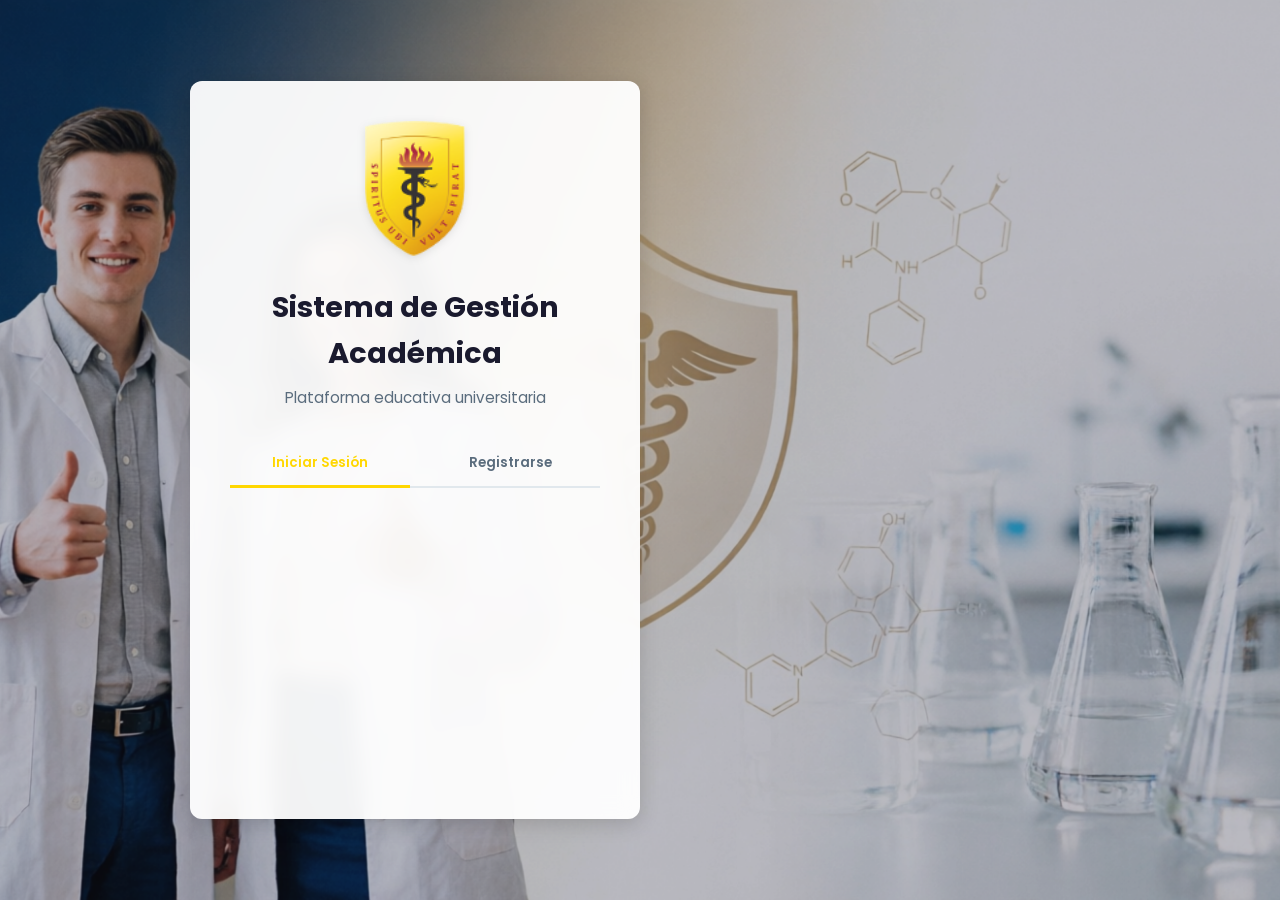
==== commit 858ce089: "Update index.html" ====
--- a/clases/cap01-estructura/index.html
+++ b/clases/cap01-estructura/index.html
@@ -2205,126 +2205,133 @@
         </section>
     </main>
 
-    <script>
+        <script>
         // ============================================
         // VARIABLES GLOBALES
         // ============================================
-        let currentUser = null;
-        let currentProgress = 0;
-        const classId = 'cap01-estructura';
-        const totalSteps = 5;
-        let completedQuizzes = new Set();
+        var currentUser = null;
+        var currentProgress = 0;
+        var classId = 'cap01-estructura';
+        var totalSteps = 5;
+        var completedQuizzes = {};
 
         // ============================================
         // INICIALIZACIÓN
         // ============================================
-        window.addEventListener('load', async () => {
+        window.addEventListener('load', function() {
+            // Obtener sesión del usuario
+            var sessionData = localStorage.getItem('userQOMED');
+            if (!sessionData) {
+                window.location.href = '../../index.html';
+                return;
+            }
+            
             try {
-                // Verificar si database.js está cargado
-                if (typeof db === 'undefined') {
-                    throw new Error('database.js no está cargado');
-                }
-
-                // Verificar sesión del usuario
-                currentUser = db.getCurrentUser();
-                
-                if (!currentUser) {
-                    // Redirigir al login si no hay sesión
-                    window.location.href = '../../login.html';
-                    return;
-                }
-
-                // Actualizar UI con información del usuario
-                updateUserInfo();
-
-                // Cargar progreso guardado
-                await loadProgress();
-
-                // Actualizar pasos completados
-                updateProgressSteps();
-
-                console.log('Clase cargada exitosamente para:', currentUser.name);
-
-            } catch (error) {
-                console.error('Error al inicializar la clase:', error);
-                showAlert('Error al cargar la clase. Por favor, recarga la página.', 'error');
-            }
+                currentUser = JSON.parse(sessionData);
+            } catch(e) {
+                window.location.href = '../../index.html';
+                return;
+            }
+            
+            if (!currentUser) {
+                window.location.href = '../../index.html';
+                return;
+            }
+            
+            // Actualizar UI
+            updateUserInfo();
+            
+            // Cargar progreso
+            loadProgress();
+            
+            console.log('Clase cargada para:', currentUser.nombre || currentUser.email);
         });
 
         // ============================================
         // FUNCIONES DE USUARIO
         // ============================================
         function updateUserInfo() {
-            // Actualizar avatar con inicial
-            const initial = currentUser.name.charAt(0).toUpperCase();
-            document.getElementById('userAvatar').textContent = initial;
+            var nombre = currentUser.nombre || currentUser.name || 'Usuario';
+            var inicial = nombre.charAt(0).toUpperCase();
             
-            // Actualizar nombre
-            document.getElementById('userName').textContent = currentUser.name;
+            var avatarEl = document.getElementById('userAvatar');
+            var nameEl = document.getElementById('userName');
             
-            // Actualizar rol
-            const roleText = currentUser.role === 'teacher' ? 'Profesor' : 'Estudiante';
-            document.getElementById('userRole').textContent = roleText;
-        }
-
-        async function loadProgress() {
+            if (avatarEl) avatarEl.textContent = inicial;
+            if (nameEl) nameEl.textContent = nombre;
+            
+            // Determinar rol
+            var rol = currentUser.rol || currentUser.role || 'alumno';
+            var roleText = 'Estudiante';
+            if (rol === 'profesor' || rol === 'teacher') roleText = 'Profesor';
+            if (rol === 'admin') roleText = 'Administrador';
+            
+            var roleEl = document.getElementById('userRole');
+            if (roleEl) roleEl.textContent = roleText;
+        }
+
+        function loadProgress() {
             try {
-                // Cargar progreso desde la base de datos
-                const progress = await db.getProgress(currentUser.id, classId);
+                var userId = currentUser.id || currentUser.userId;
+                var progressKey = 'progress_' + userId + '_' + classId;
+                var saved = localStorage.getItem(progressKey);
                 
-                if (progress && progress.percentage) {
-                    currentProgress = progress.percentage;
+                if (saved) {
+                    var progress = JSON.parse(saved);
+                    currentProgress = progress.percentage || 0;
                     updateProgressBar(currentProgress);
                     
-                    // Marcar quizzes completados
                     if (progress.completedQuizzes) {
-                        progress.completedQuizzes.forEach(quizNum => {
-                            completedQuizzes.add(quizNum);
-                            markQuizAsCompleted(quizNum);
+                        progress.completedQuizzes.forEach(function(qNum) {
+                            completedQuizzes[qNum] = true;
+                            markQuizAsCompleted(qNum);
                         });
                     }
                 }
-            } catch (error) {
-                console.error('Error al cargar progreso:', error);
+            } catch(e) {
+                console.error('Error al cargar progreso:', e);
             }
         }
 
         function updateProgressBar(percentage) {
-            const progressBar = document.getElementById('progressBar');
-            const progressPercent = document.getElementById('progressPercent');
+            var progressBar = document.getElementById('progressBar');
+            var progressPercent = document.getElementById('progressPercent');
             
-            progressBar.style.width = percentage + '%';
-            progressPercent.textContent = percentage + '%';
-        }
-
-        function updateProgressSteps() {
-            const steps = document.querySelectorAll('.step');
-            const completedSteps = Math.floor((currentProgress / 100) * totalSteps);
-            
-            steps.forEach((step, index) => {
-                step.classList.remove('active', 'completed');
-                
-                if (index < completedSteps) {
-                    step.classList.add('completed');
-                } else if (index === completedSteps) {
-                    step.classList.add('active');
-                }
-            });
-        }
-
-        async function saveProgress(percentage) {
+            if (progressBar) progressBar.style.width = percentage + '%';
+            if (progressPercent) progressPercent.textContent = percentage + '%';
+        }
+
+        function saveProgress(percentage) {
             try {
                 currentProgress = percentage;
                 updateProgressBar(percentage);
-                updateProgressSteps();
                 
-                await db.saveProgress(currentUser.id, classId, percentage, {
-                    completedQuizzes: Array.from(completedQuizzes)
-                });
+                var userId = currentUser.id || currentUser.userId;
+                var progressKey = 'progress_' + userId + '_' + classId;
+                
+                var quizArray = [];
+                for (var key in completedQuizzes) {
+                    if (completedQuizzes[key]) quizArray.push(parseInt(key));
+                }
+                
+                var progressData = {
+                    percentage: percentage,
+                    completedQuizzes: quizArray,
+                    updatedAt: new Date().toISOString()
+                };
+                
+                localStorage.setItem(progressKey, JSON.stringify(progressData));
+                
+                // También guardar en la base de datos si está disponible
+                if (typeof db !== 'undefined' && db && db.updateProgress) {
+                    try {
+                        db.updateProgress(userId, classId, percentage);
+                    } catch(e) {}
+                }
                 
                 console.log('Progreso guardado:', percentage + '%');
-            } catch (error) {
-                console.error('Error al guardar progreso:', error);
+            } catch(e) {
+                console.error('Error al guardar progreso:', e);
             }
         }
 
@@ -2332,221 +2339,138 @@
         // FUNCIONES DE QUIZ
         // ============================================
         function selectOption(element, quizNum, isCorrect) {
-            // Prevenir selección múltiple
-            const quizContainer = document.querySelector(`[data-quiz="${quizNum}"]`);
-            const options = quizContainer.querySelectorAll('.quiz-option');
+            var quizContainer = document.querySelector('[data-quiz="' + quizNum + '"]');
+            if (!quizContainer) return;
             
-            options.forEach(opt => {
+            var options = quizContainer.querySelectorAll('.quiz-option');
+            
+            options.forEach(function(opt) {
                 opt.classList.remove('selected');
                 opt.style.pointerEvents = 'none';
             });
             
             element.classList.add('selected');
             
-            // Mostrar feedback
-            const feedback = document.getElementById(`feedback${quizNum}`);
-            const nextBtn = document.getElementById(`nextBtn${quizNum}`);
+            var feedback = document.getElementById('feedback' + quizNum);
+            var nextBtn = document.getElementById('nextBtn' + quizNum);
             
             if (isCorrect) {
                 element.classList.add('correct');
-                feedback.className = 'quiz-feedback correct show';
-                feedback.innerHTML = `
-                    <strong>✓ ¡Correcto!</strong><br>
-                    Has respondido correctamente. Continúa con el siguiente tema.
-                `;
+                if (feedback) {
+                    feedback.className = 'quiz-feedback correct show';
+                    feedback.innerHTML = '<strong>✓ ¡Correcto!</strong><br>Has respondido correctamente.';
+                }
                 
-                // Marcar quiz como completado
-                if (!completedQuizzes.has(quizNum)) {
-                    completedQuizzes.add(quizNum);
-                    const progress = (completedQuizzes.size / totalSteps) * 100;
-                    saveProgress(Math.min(progress, 100));
+                if (!completedQuizzes[quizNum]) {
+                    completedQuizzes[quizNum] = true;
+                    var count = 0;
+                    for (var key in completedQuizzes) {
+                        if (completedQuizzes[key]) count++;
+                    }
+                    var progress = Math.min((count / totalSteps) * 100, 100);
+                    saveProgress(progress);
                 }
             } else {
                 element.classList.add('incorrect');
-                feedback.className = 'quiz-feedback incorrect show';
-                feedback.innerHTML = `
-                    <strong> Incorrecto</strong><br>
-                    Revisa el contenido e inténtalo de nuevo.
-                `;
+                if (feedback) {
+                    feedback.className = 'quiz-feedback incorrect show';
+                    feedback.innerHTML = '<strong>✗ Incorrecto</strong><br>Revisa el contenido e inténtalo de nuevo.';
+                }
                 
-                // Permitir reintentar después de 2 segundos
-                setTimeout(() => {
-                    options.forEach(opt => {
+                setTimeout(function() {
+                    options.forEach(function(opt) {
                         opt.classList.remove('incorrect', 'correct', 'selected');
                         opt.style.pointerEvents = 'auto';
                     });
-                    feedback.classList.remove('show');
+                    if (feedback) feedback.classList.remove('show');
                 }, 2000);
             }
             
-            nextBtn.classList.add('show');
+            if (nextBtn) nextBtn.classList.add('show');
         }
 
         function nextQuestion(currentQuiz) {
-            const nextQuiz = currentQuiz + 1;
-            const nextQuizContainer = document.querySelector(`[data-quiz="${nextQuiz}"]`);
+            var nextQuiz = currentQuiz + 1;
+            var nextContainer = document.querySelector('[data-quiz="' + nextQuiz + '"]');
             
-            if (nextQuizContainer) {
-                // Scroll suave al siguiente quiz
-                nextQuizContainer.scrollIntoView({ behavior: 'smooth', block: 'center' });
-                
-                // Actualizar paso activo
-                const nextStep = document.querySelector(`.step[data-step="${nextQuiz}"]`);
-                if (nextStep) {
-                    nextStep.classList.add('active');
-                    nextStep.scrollIntoView({ behavior: 'smooth', block: 'center' });
-                }
+            if (nextContainer) {
+                nextContainer.scrollIntoView({ behavior: 'smooth', block: 'center' });
             } else {
-                // Ir al resumen
-                document.getElementById('summarySection').scrollIntoView({ behavior: 'smooth' });
+                var summary = document.getElementById('summarySection');
+                if (summary) summary.scrollIntoView({ behavior: 'smooth' });
             }
         }
 
         function markQuizAsCompleted(quizNum) {
-            const quizContainer = document.querySelector(`[data-quiz="${quizNum}"]`);
-            if (quizContainer) {
-                const options = quizContainer.querySelectorAll('.quiz-option');
-                options.forEach(opt => opt.style.pointerEvents = 'none');
-                
-                const nextBtn = document.getElementById(`nextBtn${quizNum}`);
-                if (nextBtn) {
-                    nextBtn.classList.add('show');
-                }
+            var container = document.querySelector('[data-quiz="' + quizNum + '"]');
+            if (container) {
+                var options = container.querySelectorAll('.quiz-option');
+                options.forEach(function(opt) { opt.style.pointerEvents = 'none'; });
+                var nextBtn = document.getElementById('nextBtn' + quizNum);
+                if (nextBtn) nextBtn.classList.add('show');
             }
         }
 
         // ============================================
-        // FUNCIONES DE INTERACCIÓN
+        // INTERACCIONES
         // ============================================
         function flipCard(card) {
             card.classList.toggle('flipped');
         }
 
         function toggleAccordion(header) {
-            const item = header.parentElement;
-            const wasActive = item.classList.contains('active');
+            var item = header.parentElement;
+            var wasActive = item.classList.contains('active');
             
-            // Cerrar todos los accordions
-            document.querySelectorAll('.accordion-item').forEach(acc => {
+            document.querySelectorAll('.accordion-item').forEach(function(acc) {
                 acc.classList.remove('active');
             });
             
-            // Abrir el clickeado si no estaba activo
             if (!wasActive) {
                 item.classList.add('active');
             }
         }
 
         // ============================================
-        // NAVEGACIÓN
+        // NAVEGACIÓN (BOTONES DEL HEADER)
         // ============================================
         function navigateBack() {
-            // Determinar a dónde volver según el rol del usuario
-            if (currentUser.role === 'teacher') {
-                window.location.href = '../../dashboard-profesor.html';
+            var rol = currentUser.rol || currentUser.role || 'alumno';
+            if (rol === 'profesor' || rol === 'teacher') {
+                window.location.href = '../../teacher.html';
+            } else if (rol === 'admin') {
+                window.location.href = '../../admin.html';
             } else {
-                window.location.href = '../../dashboard-estudiante.html';
-            }
-        }
-
-        async function completeClass() {
-            try {
-                showLoading(true);
-                
-                // Guardar progreso al 100%
-                await db.saveProgress(currentUser.id, classId, 100, {
-                    completedQuizzes: Array.from(completedQuizzes),
-                    completedAt: new Date().toISOString()
-                });
-                
-                // Mostrar mensaje de éxito
-                showAlert('¡Felicitaciones! Has completado el Capítulo 01. Tu progreso ha sido guardado.', 'success');
-                
-                // Esperar un momento y redirigir
-                setTimeout(() => {
+                window.location.href = '../../student.html';
+            }
+        }
+
+        function completeClass() {
+            if (confirm('¿Deseas marcar este capítulo como completado?')) {
+                saveProgress(100);
+                updateProgressBar(100);
+                alert('✓ ¡Felicitaciones! Has completado el Capítulo 01.');
+                setTimeout(function() {
                     navigateBack();
-                }, 2000);
-                
-            } catch (error) {
-                console.error('Error al completar la clase:', error);
-                showAlert('Error al guardar el progreso. Por favor, intenta de nuevo.', 'error');
-            } finally {
-                showLoading(false);
+                }, 1500);
             }
         }
 
         // ============================================
-        // UTILIDADES
+        // AUTO-GUARDADO CADA 30 SEGUNDOS
         // ============================================
-        function showLoading(show) {
-            const overlay = document.getElementById('loadingOverlay');
-            if (show) {
-                overlay.classList.add('show');
-            } else {
-                overlay.classList.remove('show');
-            }
-        }
-
-        function showAlert(message, type = 'info') {
-            // Crear elemento de alerta
-            const alert = document.createElement('div');
-            alert.className = `alert alert-${type}`;
-            alert.style.cssText = 'position: fixed; top: 100px; right: 20px; z-index: 9999; max-width: 400px;';
-            
-            const icon = type === 'success' ? '✓' : type === 'error' ? '✗' : 'ℹ';
-            alert.innerHTML = `
-                <span style="font-size: 1.5rem; margin-right: 1rem;">${icon}</span>
-                <span>${message}</span>
-            `;
-            
-            document.body.appendChild(alert);
-            
-            // Remover después de 5 segundos
-            setTimeout(() => {
-                alert.remove();
-            }, 5000);
-        }
-
-        // Observador de intersección para actualizar pasos activos
-        const observerOptions = {
-            threshold: 0.3,
-            rootMargin: '-100px 0px -100px 0px'
-        };
-
-        const observer = new IntersectionObserver((entries) => {
-            entries.forEach(entry => {
-                if (entry.isIntersecting) {
-                    const sectionId = entry.target.id;
-                    const stepNumber = sectionId.replace('section', '');
-                    
-                    // Actualizar paso activo
-                    document.querySelectorAll('.step').forEach((step, index) => {
-                        step.classList.remove('active');
-                        if (step.dataset.step === stepNumber) {
-                            step.classList.add('active');
-                        }
-                    });
+        setInterval(function() {
+            if (currentUser && Object.keys(completedQuizzes).length > 0) {
+                var count = 0;
+                for (var key in completedQuizzes) {
+                    if (completedQuizzes[key]) count++;
                 }
-            });
-        }, observerOptions);
-
-        // Observar secciones
-        window.addEventListener('load', () => {
-            for (let i = 1; i <= 5; i++) {
-                const section = document.getElementById(`section${i}`);
-                if (section) {
-                    observer.observe(section);
-                }
-            }
-        });
-
-        // Auto-guardado cada 30 segundos
-        setInterval(() => {
-            if (currentUser && completedQuizzes.size > 0) {
-                const progress = (completedQuizzes.size / totalSteps) * 100;
-                saveProgress(Math.min(progress, 100));
+                var progress = Math.min((count / totalSteps) * 100, 100);
+                saveProgress(progress);
             }
         }, 30000);
+
+        console.log('✅ Script de clase inicializado correctamente');
     </script>
 </body>
 </html>
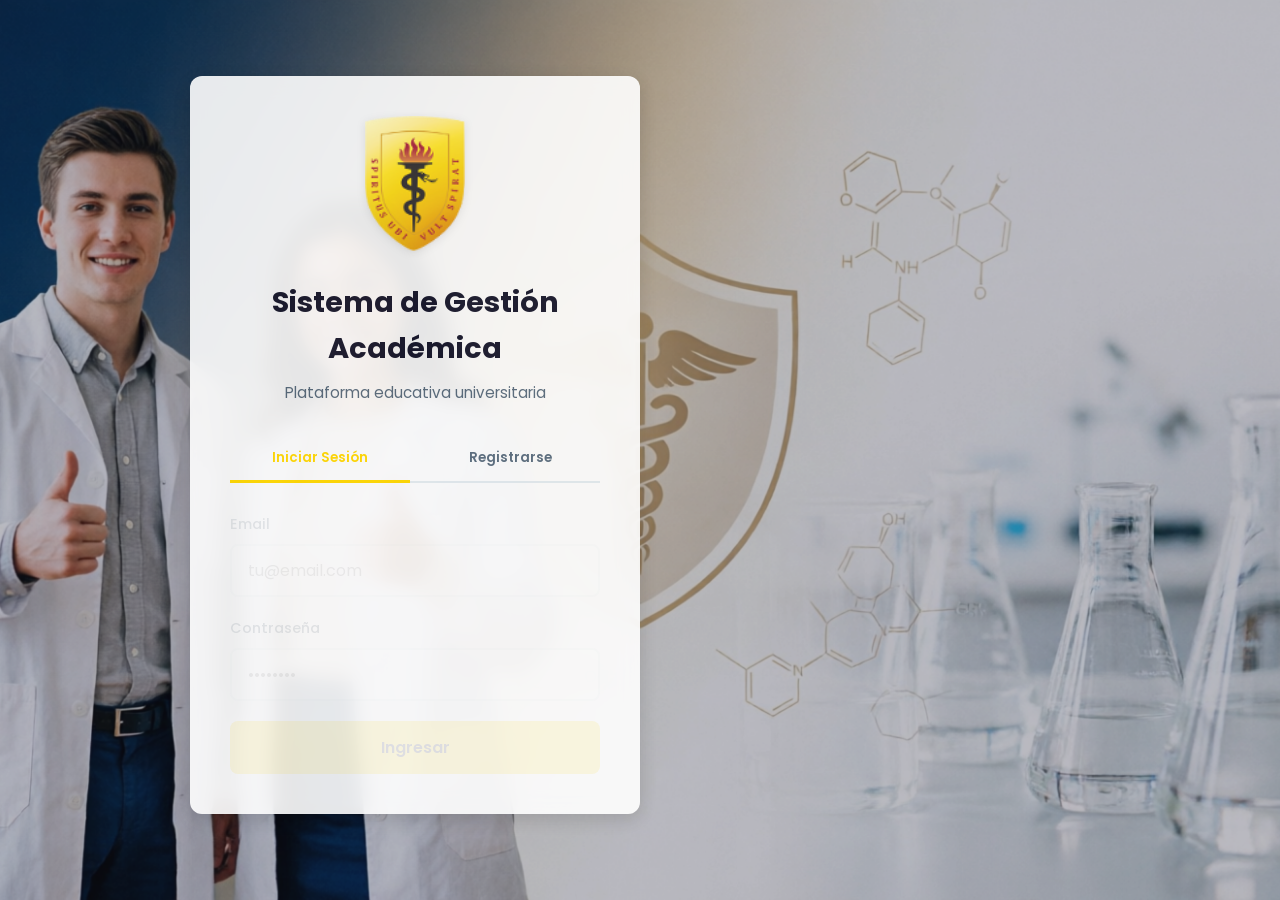
==== commit 1fbddf9d: "Update index.html" ====
--- a/clases/cap01-estructura/index.html
+++ b/clases/cap01-estructura/index.html
@@ -1125,7 +1125,7 @@
             <p>Bienvenido al primer capítulo de Química Orgánica. En esta unidad exploraremos los fundamentos del átomo de carbono, su estructura electrónica, y cómo estas características determinan las propiedades únicas de los compuestos orgánicos.</p>
             
             <div class="objectives-grid">
-                <div class="objective-card">
+                <div class="objective-card" onclick="scrollToSection('section1')" style="cursor: pointer;">
                     <div class="objective-icon">⚛️</div>
                     <div class="objective-content">
                         <h3>Estructura Atómica</h3>
@@ -1133,7 +1133,7 @@
                     </div>
                 </div>
                 
-                <div class="objective-card">
+                <div class="objective-card" onclick="scrollToSection('section3')" style="cursor: pointer;">
                     <div class="objective-icon">🔷</div>
                     <div class="objective-content">
                         <h3>Hibridación</h3>
@@ -1141,7 +1141,7 @@
                     </div>
                 </div>
                 
-                <div class="objective-card">
+                <div class="objective-card" onclick="scrollToSection('section5')" style="cursor: pointer;">
                     <div class="objective-icon"></div>
                     <div class="objective-content">
                         <h3>Enlaces</h3>
@@ -1149,7 +1149,7 @@
                     </div>
                 </div>
                 
-                <div class="objective-card">
+                <div class="objective-card" onclick="scrollToSection('section1')" style="cursor: pointer;">
                     <div class="objective-icon"></div>
                     <div class="objective-content">
                         <h3>Propiedades</h3>
@@ -2418,6 +2418,14 @@
             card.classList.toggle('flipped');
         }
 
+        // Desplazamiento suave a una sección
+        function scrollToSection(sectionId) {
+            var section = document.getElementById(sectionId);
+            if (section) {
+                section.scrollIntoView({ behavior: 'smooth', block: 'start' });
+            }
+        }
+            
         function toggleAccordion(header) {
             var item = header.parentElement;
             var wasActive = item.classList.contains('active');
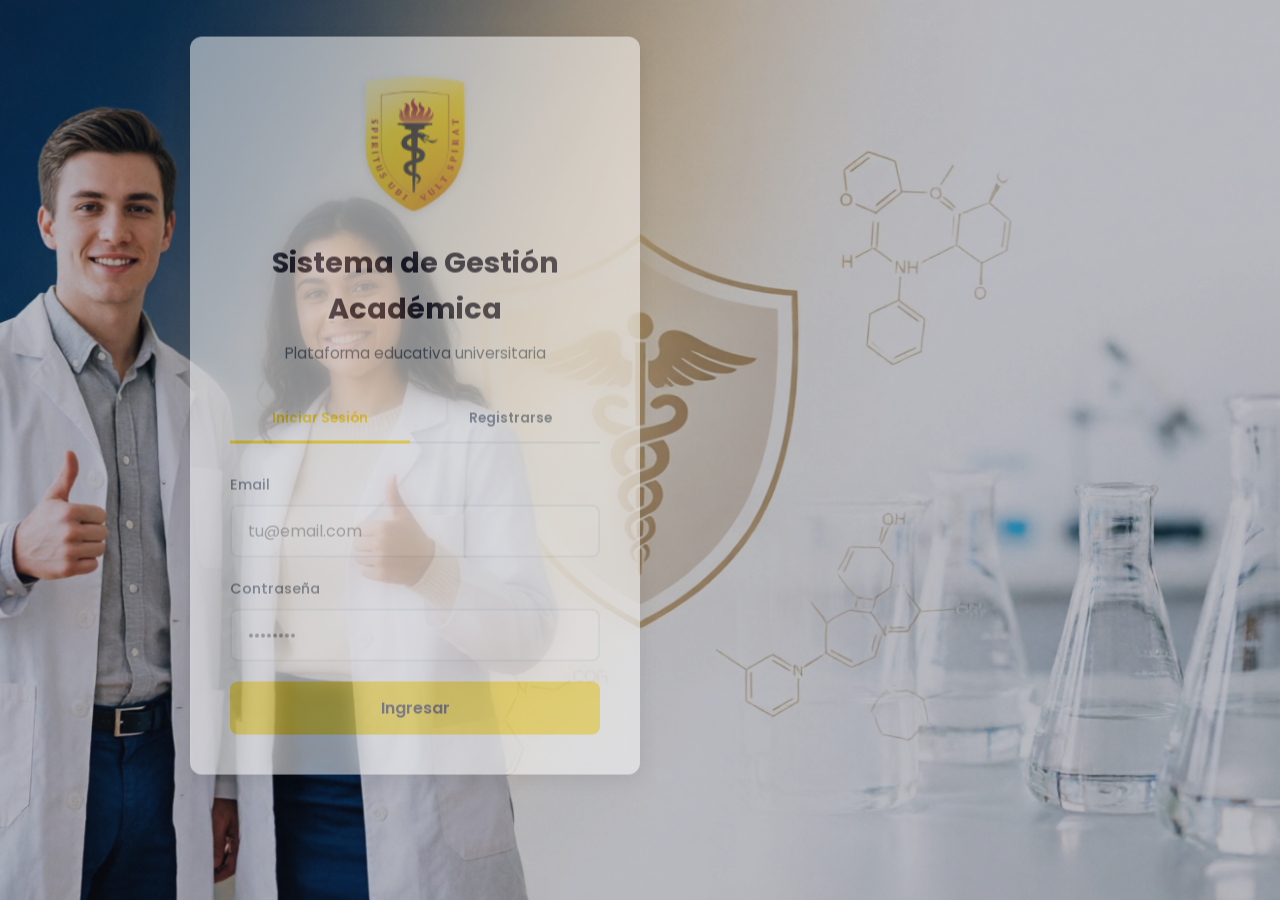
==== commit fe6be91c: "Update index.html" ====
--- a/clases/cap01-estructura/index.html
+++ b/clases/cap01-estructura/index.html
@@ -312,6 +312,7 @@
             align-items: flex-start;
             gap: 1rem;
             transition: var(--transition);
+            cursor: pointer;
         }
 
         .objective-card:hover {
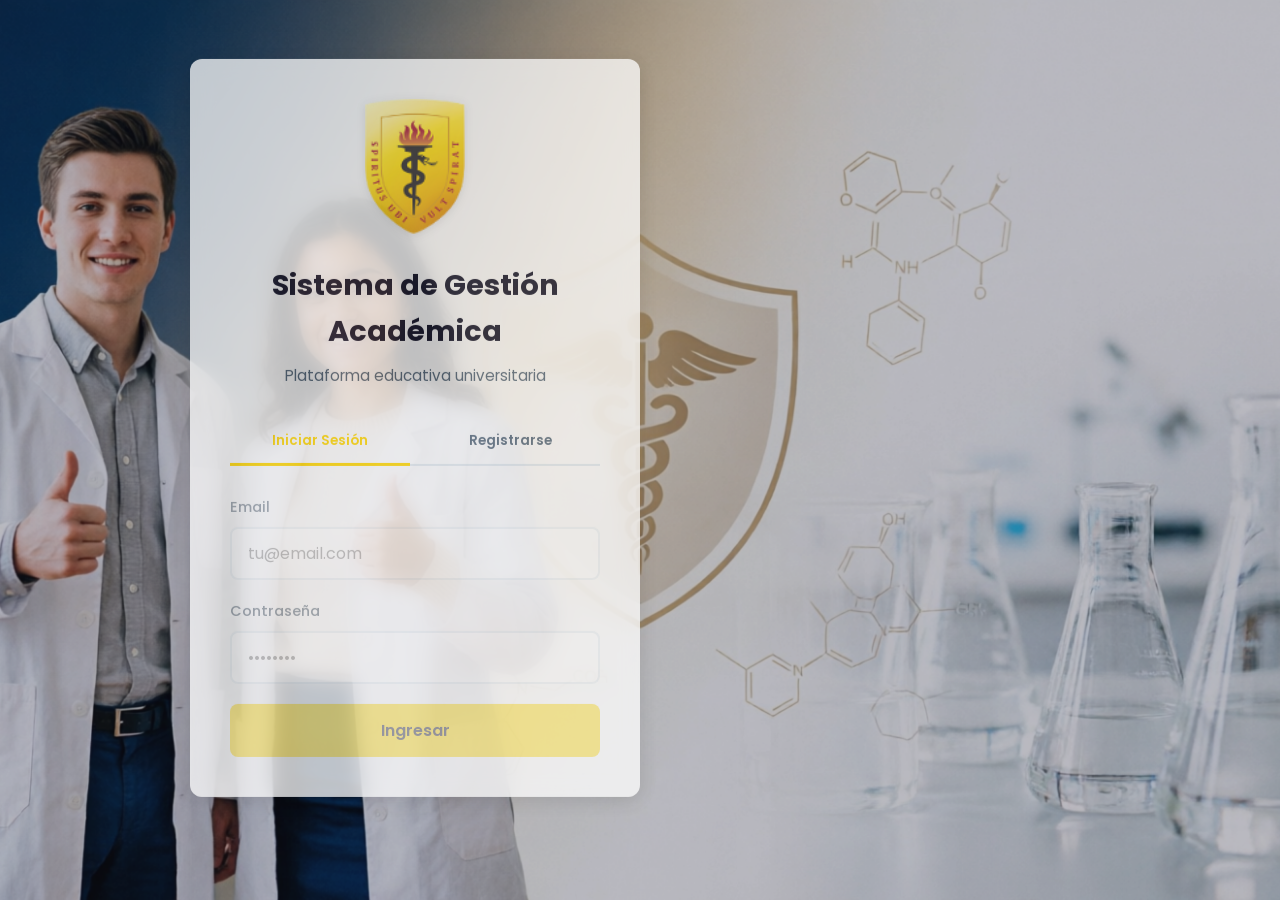
==== commit 9f2c17a8: "Update index.html" ====
--- a/clases/cap01-estructura/index.html
+++ b/clases/cap01-estructura/index.html
@@ -1212,48 +1212,8 @@
                 Nivel 2: 4 electrones (2s² 2p²)
             </div>
 
-            <div class="diagram-container">
-                <h3 class="mb-2">Diagrama de Orbitales Atómicos del Carbono</h3>
-                <svg class="orbital-svg" viewBox="0 0 800 400" xmlns="http://www.w3.org/2000/svg">
-                    <defs>
-                        <linearGradient id="gradientS" x1="0%" y1="0%" x2="100%" y2="0%">
-                            <stop offset="0%" style="stop-color:#3b82f6;stop-opacity:1" />
-                            <stop offset="100%" style="stop-color:#1e40af;stop-opacity:1" />
-                        </linearGradient>
-                        <linearGradient id="gradientP" x1="0%" y1="0%" x2="100%" y2="0%">
-                            <stop offset="0%" style="stop-color:#10b981;stop-opacity:1" />
-                            <stop offset="100%" style="stop-color:#059669;stop-opacity:1" />
-                        </linearGradient>
-                    </defs>
-                    
-                    <!-- 1s Orbital -->
-                    <g transform="translate(100, 200)">
-                        <circle cx="0" cy="0" r="40" class="orbital-s"/>
-                        <text x="0" y="-55" class="atom-label" text-anchor="middle">1s²</text>
-                        <text x="0" y="70" class="atom-label" text-anchor="middle" font-size="12">Nivel 1</text>
-                    </g>
-                    
-                    <!-- 2s Orbital -->
-                    <g transform="translate(400, 150)">
-                        <circle cx="0" cy="0" r="50" class="orbital-s"/>
-                        <text x="0" y="-65" class="atom-label" text-anchor="middle">2s²</text>
-                    </g>
-                    
-                    <!-- 2p Orbitals -->
-                    <g transform="translate(400, 280)">
-                        <!-- px -->
-                        <ellipse cx="-60" cy="0" rx="25" ry="40" class="orbital-p" transform="rotate(0)"/>
-                        <ellipse cx="60" cy="0" rx="25" ry="40" class="orbital-p" transform="rotate(0)"/>
-                        <text x="0" y="60" class="atom-label" text-anchor="middle">2p²</text>
-                        <text x="-60" y="-50" class="atom-label" text-anchor="middle" font-size="10">px</text>
-                        <text x="60" y="-50" class="atom-label" text-anchor="middle" font-size="10">py</text>
-                    </g>
-                    
-                    <!-- Energy levels -->
-                    <line x1="50" y1="200" x2="750" y2="200" stroke="#e5e7eb" stroke-width="1" stroke-dasharray="5,5"/>
-                    <text x="750" y="150" class="atom-label" text-anchor="end">Mayor Energía ↑</text>
-                    <text x="750" y="350" class="atom-label" text-anchor="end">Menor Energía</text>
-                </svg>
+            <div class="formula-image">
+                <img src="images/orbital-diagram-carbon.png" alt="Diagrama de Orbitales Atómicos del Carbono" style="max-width: 100%; height: auto; border-radius: 12px;">
                 <p class="formula-caption">Figura 1.1: Distribución de electrones en los orbitales atómicos del carbono en su estado fundamental</p>
             </div>
 
@@ -1397,67 +1357,10 @@
             </div>
 
             <div class="formula-image">
-                <svg width="600" height="300" viewBox="0 0 600 300" xmlns="http://www.w3.org/2000/svg">
-                    <defs>
-                        <marker id="arrowhead" markerWidth="10" markerHeight="10" refX="9" refY="3" orient="auto">
-                            <polygon points="0 0, 10 3, 0 6" fill="#2563eb"/>
-                        </marker>
-                    </defs>
-                    
-                    <!-- Estado Fundamental -->
-                    <g transform="translate(50, 50)">
-                        <rect x="0" y="0" width="200" height="200" rx="10" fill="rgba(59, 130, 246, 0.1)" stroke="#3b82f6" stroke-width="2"/>
-                        <text x="100" y="30" class="atom-label" text-anchor="middle" font-weight="bold">ESTADO FUNDAMENTAL</text>
-                        
-                        <!-- Orbitales -->
-                        <g transform="translate(20, 60)">
-                            <rect x="0" y="0" width="40" height="60" fill="rgba(59, 130, 246, 0.3)" stroke="#3b82f6"/>
-                            <text x="20" y="85" class="atom-label" text-anchor="middle" font-size="12">2s²</text>
-                            <circle cx="15" cy="20" r="5" fill="#3b82f6"/>
-                            <circle cx="25" cy="40" r="5" fill="#3b82f6"/>
-                        </g>
-                        
-                        <g transform="translate(90, 60)">
-                            <rect x="0" y="0" width="40" height="60" fill="rgba(16, 185, 129, 0.3)" stroke="#10b981"/>
-                            <circle cx="15" cy="20" r="5" fill="#10b981"/>
-                            <text x="20" y="85" class="atom-label" text-anchor="middle" font-size="12">2p</text>
-                        </g>
-                        <g transform="translate(140, 60)">
-                            <rect x="0" y="0" width="40" height="60" fill="rgba(16, 185, 129, 0.3)" stroke="#10b981"/>
-                            <circle cx="20" cy="20" r="5" fill="#10b981"/>
-                        </g>
-                    </g>
-                    
-                    <!-- Flecha de excitación -->
-                    <line x1="280" y1="150" x2="320" y2="150" stroke="#2563eb" stroke-width="3" marker-end="url(#arrowhead)"/>
-                    <text x="300" y="140" class="atom-label" text-anchor="middle" font-size="12">Energía</text>
-                    
-                    <!-- Estado Excitado -->
-                    <g transform="translate(350, 50)">
-                        <rect x="0" y="0" width="200" height="200" rx="10" fill="rgba(245, 158, 11, 0.1)" stroke="#f59e0b" stroke-width="2"/>
-                        <text x="100" y="30" class="atom-label" text-anchor="middle" font-weight="bold">ESTADO EXCITADO</text>
-                        
-                        <!-- Orbitales -->
-                        <g transform="translate(20, 60)">
-                            <rect x="0" y="0" width="40" height="60" fill="rgba(245, 158, 11, 0.3)" stroke="#f59e0b"/>
-                            <text x="20" y="85" class="atom-label" text-anchor="middle" font-size="12">2s¹</text>
-                            <circle cx="20" cy="20" r="5" fill="#f59e0b"/>
-                        </g>
-                        
-                        <g transform="translate(90, 60)">
-                            <rect x="0" y="0" width="40" height="60" fill="rgba(245, 158, 11, 0.3)" stroke="#f59e0b"/>
-                            <circle cx="20" cy="20" r="5" fill="#f59e0b"/>
-                            <text x="20" y="85" class="atom-label" text-anchor="middle" font-size="12">2p</text>
-                        </g>
-                        <g transform="translate(140, 60)">
-                            <rect x="0" y="0" width="40" height="60" fill="rgba(245, 158, 11, 0.3)" stroke="#f59e0b"/>
-                            <circle cx="20" cy="20" r="5" fill="#f59e0b"/>
-                        </g>
-                    </g>
-                </svg>
+                <img src="images/excitation-process.png" alt="Proceso de Excitación del Carbono" style="max-width: 100%; height: auto; border-radius: 12px;">
                 <p class="formula-caption">Figura 1.2: Proceso de excitación del carbono. Un electrón del orbital 2s salta a un orbital 2p vacío</p>
             </div>
-
+            
             <div class="formula-box">
                 <strong>Proceso de Excitación:</strong><br>
                 <span style="color: #3b82f6;">C (fundamental):</span> 1s² 2s² 2p² → <span style="color: #f59e0b;">2 electrones desapareados</span><br>
@@ -1622,52 +1525,10 @@
             </div>
 
             <div class="formula-image">
-                <svg width="500" height="400" viewBox="0 0 500 400" xmlns="http://www.w3.org/2000/svg">
-                    <!-- Methane 3D representation -->
-                    <defs>
-                        <radialGradient id="carbonGrad">
-                            <stop offset="0%" style="stop-color:#4b5563"/>
-                            <stop offset="100%" style="stop-color:#1f2937"/>
-                        </radialGradient>
-                        <radialGradient id="hydrogenGrad">
-                            <stop offset="0%" style="stop-color:#f3f4f6"/>
-                            <stop offset="100%" style="stop-color:#9ca3af"/>
-                        </radialGradient>
-                    </defs>
-                    
-                    <!-- Bonds (back) -->
-                    <line x1="250" y1="200" x2="180" y2="280" stroke="#3b82f6" stroke-width="4" opacity="0.6"/>
-                    <line x1="250" y1="200" x2="320" y2="280" stroke="#3b82f6" stroke-width="4" opacity="0.6"/>
-                    
-                    <!-- Hydrogens (back) -->
-                    <circle cx="180" cy="280" r="25" fill="url(#hydrogenGrad)" stroke="#6b7280" stroke-width="2"/>
-                    <text x="180" y="285" text-anchor="middle" font-size="14" font-weight="bold" fill="#374151">H</text>
-                    
-                    <circle cx="320" cy="280" r="25" fill="url(#hydrogenGrad)" stroke="#6b7280" stroke-width="2"/>
-                    <text x="320" y="285" text-anchor="middle" font-size="14" font-weight="bold" fill="#374151">H</text>
-                    
-                    <!-- Carbon -->
-                    <circle cx="250" cy="200" r="35" fill="url(#carbonGrad)" stroke="#111827" stroke-width="3"/>
-                    <text x="250" y="207" text-anchor="middle" font-size="18" font-weight="bold" fill="white">C</text>
-                    
-                    <!-- Bonds (front) -->
-                    <line x1="250" y1="200" x2="250" y2="100" stroke="#3b82f6" stroke-width="5"/>
-                    <line x1="250" y1="200" x2="250" y2="320" stroke="#3b82f6" stroke-width="4" opacity="0.8"/>
-                    
-                    <!-- Hydrogens (front) -->
-                    <circle cx="250" cy="100" r="25" fill="url(#hydrogenGrad)" stroke="#6b7280" stroke-width="2"/>
-                    <text x="250" y="105" text-anchor="middle" font-size="14" font-weight="bold" fill="#374151">H</text>
-                    
-                    <circle cx="250" cy="320" r="25" fill="url(#hydrogenGrad)" stroke="#6b7280" stroke-width="2"/>
-                    <text x="250" y="325" text-anchor="middle" font-size="14" font-weight="bold" fill="#374151">H</text>
-                    
-                    <!-- Labels -->
-                    <text x="250" y="380" text-anchor="middle" class="atom-label" font-size="16" font-weight="bold">Metano (CH₄)</text>
-                    <text x="250" y="30" text-anchor="middle" class="atom-label" font-size="14">Tetraédrico - 109.5°</text>
-                </svg>
+                <img src="images/methane-3d-structure.png" alt="Estructura Tridimensional del Metano" style="max-width: 100%; height: auto; border-radius: 12px;">
                 <p class="formula-caption">Figura 1.4: Estructura tridimensional del metano mostrando la geometría tetraédrica</p>
             </div>
-
+            
             <table class="comparison-table">
                 <thead>
                     <tr>
@@ -2011,54 +1872,11 @@
                 </div>
             </div>
 
-            <div class="diagram-container">
-                <h3 class="mb-2">Comparación Visual: Enlaces σ vs π</h3>
-                <svg viewBox="0 0 900 400" xmlns="http://www.w3.org/2000/svg">
-                    <!-- Sigma bond -->
-                    <g transform="translate(100, 200)">
-                        <text x="150" y="-120" class="atom-label" text-anchor="middle" font-weight="bold" font-size="16">ENLACE SIGMA (σ)</text>
-                        
-                        <!-- Orbital 1 -->
-                        <ellipse cx="50" cy="0" rx="40" ry="25" fill="rgba(59, 130, 246, 0.6)" stroke="#3b82f6" stroke-width="2"/>
-                        
-                        <!-- Orbital 2 -->
-                        <ellipse cx="250" cy="0" rx="40" ry="25" fill="rgba(59, 130, 246, 0.6)" stroke="#3b82f6" stroke-width="2"/>
-                        
-                        <!-- Overlap region -->
-                        <ellipse cx="150" cy="0" rx="30" ry="25" fill="rgba(16, 185, 129, 0.8)" stroke="#10b981" stroke-width="2"/>
-                        
-                        <!-- Nuclei -->
-                        <circle cx="50" cy="0" r="8" fill="#1f2937"/>
-                        <circle cx="250" cy="0" r="8" fill="#1f2937"/>
-                        
-                        <text x="150" y="60" class="atom-label" text-anchor="middle">Superposición frontal<br>Mayor densidad electrónica</text>
-                    </g>
-                    
-                    <!-- Pi bond -->
-                    <g transform="translate(550, 200)">
-                        <text x="150" y="-120" class="atom-label" text-anchor="middle" font-weight="bold" font-size="16">ENLACE PI (π)</text>
-                        
-                        <!-- Orbital 1 (top) -->
-                        <ellipse cx="150" cy="-50" rx="60" ry="30" fill="rgba(16, 185, 129, 0.6)" stroke="#10b981" stroke-width="2"/>
-                        
-                        <!-- Orbital 2 (top) -->
-                        <ellipse cx="150" cy="-50" rx="60" ry="30" fill="rgba(16, 185, 129, 0.6)" stroke="#10b981" stroke-width="2"/>
-                        
-                        <!-- Orbital 1 (bottom) -->
-                        <ellipse cx="150" cy="50" rx="60" ry="30" fill="rgba(16, 185, 129, 0.6)" stroke="#10b981" stroke-width="2"/>
-                        
-                        <!-- Orbital 2 (bottom) -->
-                        <ellipse cx="150" cy="50" rx="60" ry="30" fill="rgba(16, 185, 129, 0.6)" stroke="#10b981" stroke-width="2"/>
-                        
-                        <!-- Nuclei -->
-                        <circle cx="150" cy="0" r="8" fill="#1f2937"/>
-                        
-                        <text x="150" y="100" class="atom-label" text-anchor="middle">Superposición lateral<br>Densidad arriba y abajo</text>
-                    </g>
-                </svg>
+            <div class="formula-image">
+                <img src="images/sigma-pi-bonds.png" alt="Comparación de Enlaces Sigma y Pi" style="max-width: 100%; height: auto; border-radius: 12px;">
                 <p class="formula-caption">Figura 1.6: Diferencia entre superposición frontal (sigma) y lateral (pi) de orbitales atómicos</p>
             </div>
-
+            
             <div class="formula-box">
                 <strong>Relación Fortaleza - Longitud de Enlace:</strong><br><br>
                 
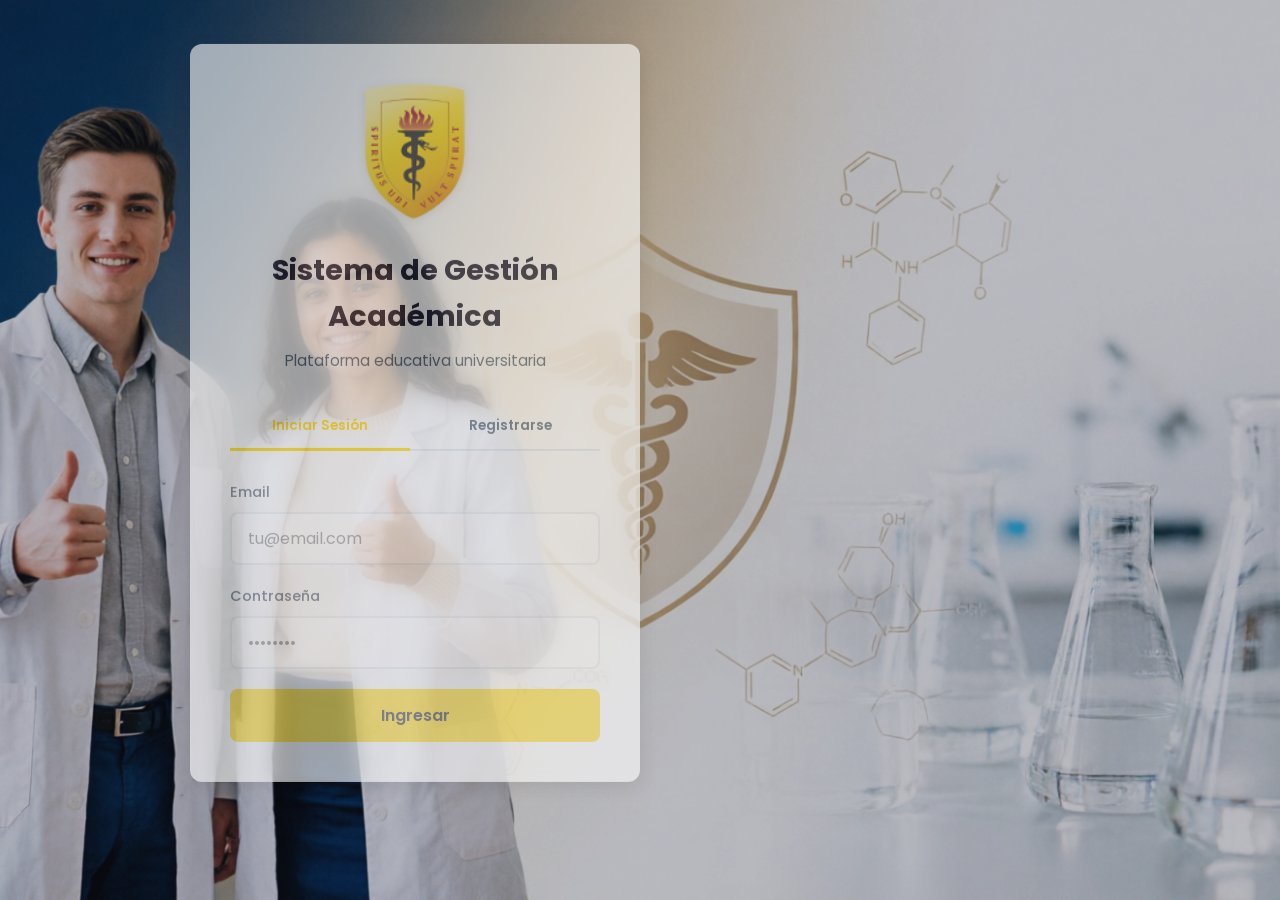
==== commit cfd01435: "Update index.html" ====
--- a/clases/cap01-estructura/index.html
+++ b/clases/cap01-estructura/index.html
@@ -1416,70 +1416,12 @@
                     <strong>Concepto clave:</strong> La hibridación es el proceso mediante el cual orbitales atómicos se mezclan para formar nuevos orbitales híbridos equivalentes.
                 </div>
             </div>
-
-            <div class="diagram-container">
-                <h3 class="mb-2">Formación de Orbitales Híbridos sp³</h3>
-                <svg viewBox="0 0 900 400" xmlns="http://www.w3.org/2000/svg">
-                    <defs>
-                        <linearGradient id="gradSP3" x1="0%" y1="0%" x2="100%" y2="100%">
-                            <stop offset="0%" style="stop-color:#3b82f6;stop-opacity:1" />
-                            <stop offset="100%" style="stop-color:#8b5cf6;stop-opacity:1" />
-                        </linearGradient>
-                    </defs>
-                    
-                    <!-- Orbitales originales -->
-                    <g transform="translate(50, 200)">
-                        <text x="100" y="-120" class="atom-label" text-anchor="middle" font-weight="bold">ORBITALES ORIGINALES</text>
-                        
-                        <!-- 2s -->
-                        <circle cx="50" cy="0" r="35" fill="rgba(59, 130, 246, 0.6)" stroke="#3b82f6" stroke-width="2"/>
-                        <text x="50" y="55" class="atom-label" text-anchor="middle">2s</text>
-                        
-                        <!-- 2p -->
-                        <ellipse cx="150" cy="0" rx="20" ry="50" fill="rgba(16, 185, 129, 0.6)" stroke="#10b981" stroke-width="2"/>
-                        <ellipse cx="250" cy="0" rx="20" ry="50" fill="rgba(16, 185, 129, 0.6)" stroke="#10b981" stroke-width="2" transform="rotate(90 250 0)"/>
-                        <ellipse cx="350" cy="0" rx="20" ry="50" fill="rgba(16, 185, 129, 0.6)" stroke="#10b981" stroke-width="2"/>
-                        <text x="250" y="75" class="atom-label" text-anchor="middle">2p (x, y, z)</text>
-                        
-                        <text x="200" y="-70" class="atom-label" text-anchor="middle" font-size="12">1 + 3 =</text>
-                    </g>
-                    
-                    <!-- Flecha -->
-                    <line x1="450" y1="200" x2="500" y2="200" stroke="#2563eb" stroke-width="3" marker-end="url(#arrowhead)"/>
-                    <text x="475" y="190" class="atom-label" text-anchor="middle">Hibridación</text>
-                    
-                    <!-- Orbitales híbridos -->
-                    <g transform="translate(550, 200)">
-                        <text x="150" y="-120" class="atom-label" text-anchor="middle" font-weight="bold">4 ORBITALES sp³</text>
-                        
-                        <!-- Tetrahedral arrangement -->
-                        <g transform="translate(150, 0)">
-                            <!-- Orbital 1 -->
-                            <path d="M0,0 Q-30,-50 -50,-80" stroke="url(#gradSP3)" stroke-width="25" fill="none" opacity="0.7"/>
-                            <ellipse cx="-50" cy="-80" rx="20" ry="35" fill="url(#gradSP3)" opacity="0.6"/>
-                            
-                            <!-- Orbital 2 -->
-                            <path d="M0,0 Q30,-50 50,-80" stroke="url(#gradSP3)" stroke-width="25" fill="none" opacity="0.7"/>
-                            <ellipse cx="50" cy="-80" rx="20" ry="35" fill="url(#gradSP3)" opacity="0.6"/>
-                            
-                            <!-- Orbital 3 -->
-                            <path d="M0,0 Q-40,40 -60,70" stroke="url(#gradSP3)" stroke-width="25" fill="none" opacity="0.7"/>
-                            <ellipse cx="-60" cy="70" rx="20" ry="35" fill="url(#gradSP3)" opacity="0.6"/>
-                            
-                            <!-- Orbital 4 -->
-                            <path d="M0,0 Q40,40 60,70" stroke="url(#gradSP3)" stroke-width="25" fill="none" opacity="0.7"/>
-                            <ellipse cx="60" cy="70" rx="20" ry="35" fill="url(#gradSP3)" opacity="0.6"/>
-                            
-                            <!-- Carbon nucleus -->
-                            <circle cx="0" cy="0" r="10" fill="#1f2937"/>
-                        </g>
-                        
-                        <text x="150" y="120" class="atom-label" text-anchor="middle">Geometría Tetraédrica<br>Ángulo: 109.5°</text>
-                    </g>
-                </svg>
+            
+            <div class="formula-image">
+                <img src="images/sp3-hybridization.png" alt="Formación de Orbitales Híbridos sp³" style="max-width: 100%; height: auto; border-radius: 12px;">
                 <p class="formula-caption">Figura 1.3: Mezcla de un orbital s y tres orbitales p para formar cuatro orbitales híbridos sp³ equivalentes</p>
             </div>
-
+            
             <div class="interactive-grid">
                 <div class="flip-card" onclick="flipCard(this)">
                     <div class="flip-card-inner">
@@ -1664,7 +1606,7 @@
                         <strong>Resultado:</strong> 2 orbitales híbridos sp + 2 orbitales p sin hibridar
                     </div>
                     
-                    <div class="diagram-container" style="margin: 1rem 0;">
+            <div class="diagram-container" style="margin: 1rem 0;">
                         <svg viewBox="0 0 400 300" xmlns="http://www.w3.org/2000/svg">
                             <g transform="translate(200, 150)">
                                 <!-- sp orbitals -->
@@ -1707,77 +1649,21 @@
             </div>
 
             <div class="formula-image">
-                <svg width="700" height="350" viewBox="0 0 700 350" xmlns="http://www.w3.org/2000/svg">
-                    <!-- Etileno C2H4 -->
-                    <g transform="translate(100, 175)">
-                        <text x="100" y="-120" text-anchor="middle" class="atom-label" font-weight="bold" font-size="16">ETILENO (C₂H₄) - sp²</text>
-                        
-                        <!-- Carbon atoms -->
-                        <circle cx="50" cy="0" r="25" fill="url(#carbonGrad)" stroke="#111827" stroke-width="2"/>
-                        <text x="50" y="7" text-anchor="middle" font-size="16" font-weight="bold" fill="white">C</text>
-                        
-                        <circle cx="150" cy="0" r="25" fill="url(#carbonGrad)" stroke="#111827" stroke-width="2"/>
-                        <text x="150" y="7" text-anchor="middle" font-size="16" font-weight="bold" fill="white">C</text>
-                        
-                        <!-- Double bond -->
-                        <line x1="75" y1="-15" x2="125" y2="-15" stroke="#3b82f6" stroke-width="4"/>
-                        <line x1="75" y1="15" x2="125" y2="15" stroke="#10b981" stroke-width="4"/>
-                        
-                        <!-- Hydrogens -->
-                        <circle cx="10" cy="-60" r="18" fill="url(#hydrogenGrad)" stroke="#6b7280" stroke-width="2"/>
-                        <text x="10" y="-55" text-anchor="middle" font-size="12" font-weight="bold" fill="#374151">H</text>
-                        
-                        <circle cx="10" cy="60" r="18" fill="url(#hydrogenGrad)" stroke="#6b7280" stroke-width="2"/>
-                        <text x="10" y="65" text-anchor="middle" font-size="12" font-weight="bold" fill="#374151">H</text>
-                        
-                        <circle cx="190" cy="-60" r="18" fill="url(#hydrogenGrad)" stroke="#6b7280" stroke-width="2"/>
-                        <text x="190" y="-55" text-anchor="middle" font-size="12" font-weight="bold" fill="#374151">H</text>
-                        
-                        <circle cx="190" cy="60" r="18" fill="url(#hydrogenGrad)" stroke="#6b7280" stroke-width="2"/>
-                        <text x="190" y="65" text-anchor="middle" font-size="12" font-weight="bold" fill="#374151">H</text>
-                        
-                        <!-- Bonds -->
-                        <line x1="50" y1="0" x2="10" y2="-60" stroke="#3b82f6" stroke-width="3"/>
-                        <line x1="50" y1="0" x2="10" y2="60" stroke="#3b82f6" stroke-width="3"/>
-                        <line x1="150" y1="0" x2="190" y2="-60" stroke="#3b82f6" stroke-width="3"/>
-                        <line x1="150" y1="0" x2="190" y2="60" stroke="#3b82f6" stroke-width="3"/>
-                        
-                        <text x="100" y="120" text-anchor="middle" class="atom-label" font-size="12">Enlace doble: 1 σ + 1 π</text>
-                    </g>
-                    
-                    <!-- Acetileno C2H2 -->
-                    <g transform="translate(450, 175)">
-                        <text x="100" y="-120" text-anchor="middle" class="atom-label" font-weight="bold" font-size="16">ACETILENO (C₂H₂) - sp</text>
-                        
-                        <!-- Carbon atoms -->
-                        <circle cx="50" cy="0" r="25" fill="url(#carbonGrad)" stroke="#111827" stroke-width="2"/>
-                        <text x="50" y="7" text-anchor="middle" font-size="16" font-weight="bold" fill="white">C</text>
-                        
-                        <circle cx="150" cy="0" r="25" fill="url(#carbonGrad)" stroke="#111827" stroke-width="2"/>
-                        <text x="150" y="7" text-anchor="middle" font-size="16" font-weight="bold" fill="white">C</text>
-                        
-                        <!-- Triple bond -->
-                        <line x1="75" y1="0" x2="125" y2="0" stroke="#3b82f6" stroke-width="5"/>
-                        <line x1="75" y1="-20" x2="125" y2="-20" stroke="#10b981" stroke-width="3" opacity="0.7"/>
-                        <line x1="75" y1="20" x2="125" y2="20" stroke="#10b981" stroke-width="3" opacity="0.7"/>
-                        
-                        <!-- Hydrogens -->
-                        <circle cx="10" cy="0" r="18" fill="url(#hydrogenGrad)" stroke="#6b7280" stroke-width="2"/>
-                        <text x="10" y="5" text-anchor="middle" font-size="12" font-weight="bold" fill="#374151">H</text>
-                        
-                        <circle cx="190" cy="0" r="18" fill="url(#hydrogenGrad)" stroke="#6b7280" stroke-width="2"/>
-                        <text x="190" y="5" text-anchor="middle" font-size="12" font-weight="bold" fill="#374151">H</text>
-                        
-                        <!-- Bonds -->
-                        <line x1="50" y1="0" x2="28" y2="0" stroke="#8b5cf6" stroke-width="3"/>
-                        <line x1="150" y1="0" x2="172" y2="0" stroke="#8b5cf6" stroke-width="3"/>
-                        
-                        <text x="100" y="120" text-anchor="middle" class="atom-label" font-size="12">Enlace triple: 1 σ + 2 π</text>
-                    </g>
-                </svg>
+                <div style="display: grid; grid-template-columns: 1fr 1fr; gap: 30px; align-items: center;">
+                    <div style="text-align: center;">
+                        <h4 style="color: #3b82f6; margin-bottom: 15px;">ETILENO (C₂H₄) - sp²</h4>
+                        <img src="images/sp2-hybridization.png" alt="Hibridación sp² - Etileno" style="max-width: 100%; height: auto; border-radius: 12px;">
+                        <p style="font-size: 0.85rem; color: var(--text-secondary); margin-top: 10px;">Enlace doble: 1 σ + 1 π</p>
+                    </div>
+                    <div style="text-align: center;">
+                        <h4 style="color: #8b5cf6; margin-bottom: 15px;">ACETILENO (C₂H₂) - sp</h4>
+                        <img src="images/sp-hybridization.png" alt="Hibridación sp - Acetileno" style="max-width: 100%; height: auto; border-radius: 12px;">
+                        <p style="font-size: 0.85rem; color: var(--text-secondary); margin-top: 10px;">Enlace triple: 1 σ + 2 π</p>
+                    </div>
+                </div>
                 <p class="formula-caption">Figura 1.5: Comparación de etileno (sp²) y acetileno (sp) mostrando diferentes tipos de hibridación</p>
             </div>
-
+            
             <!-- Quiz 4 -->
             <div class="quiz-container" data-quiz="4">
                 <div class="quiz-question">
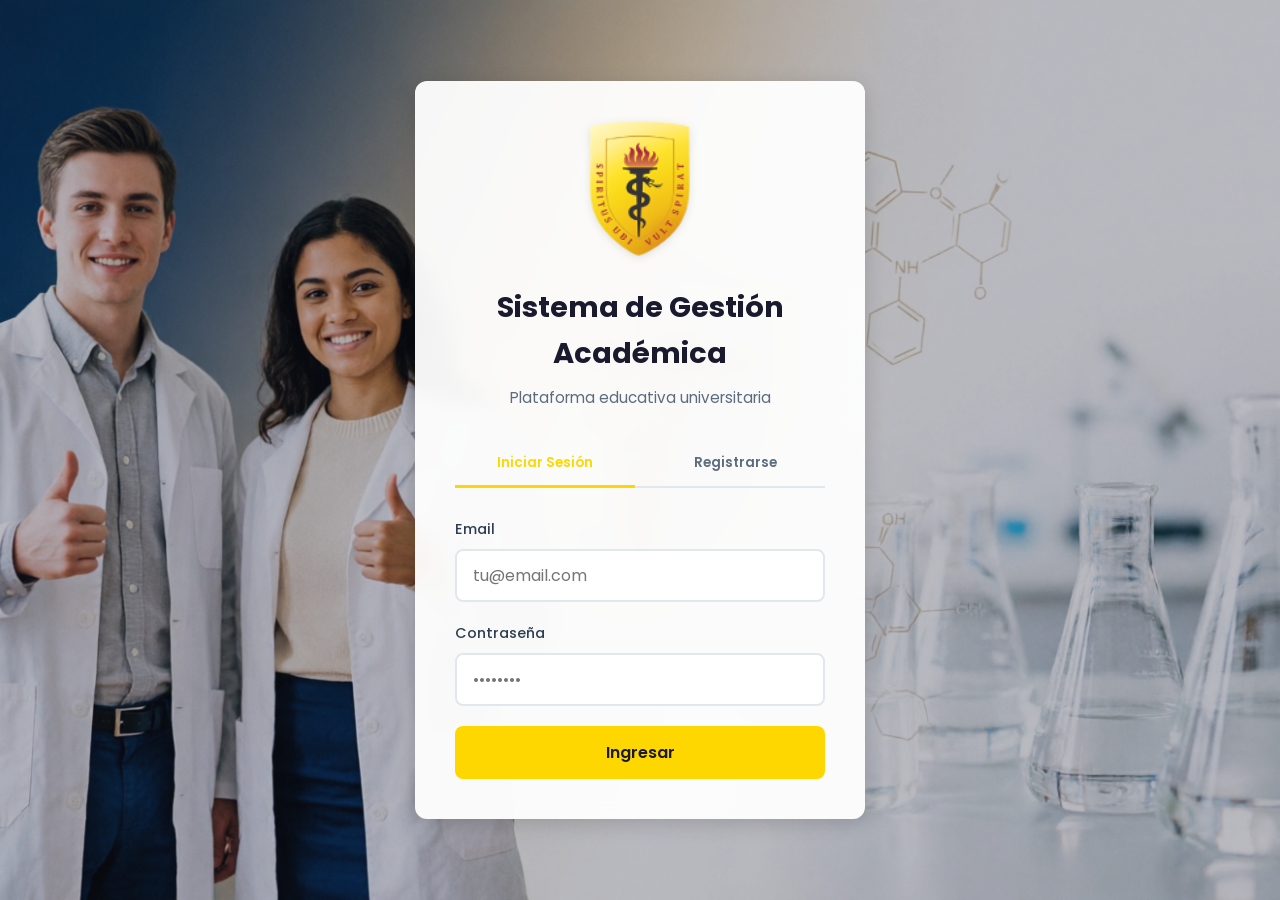
==== commit e0ea7ec9: "Update index.html" ====
--- a/clases/cap01-estructura/index.html
+++ b/clases/cap01-estructura/index.html
@@ -1596,6 +1596,11 @@
                             </tr>
                         </tbody>
                     </table>
+                    
+                    <div class="formula-image" style="margin-top: 2rem;">
+                        <img src="images/bond-length-strength.png" alt="Relación entre Longitud y Fortaleza de Enlace" style="max-width: 100%; height: auto; border-radius: 12px;">
+                        <p class="formula-caption">Visualización gráfica de la relación entre longitud y fortaleza de enlace</p>
+                    </div>
                 </div>
 
                 <!-- sp Card -->
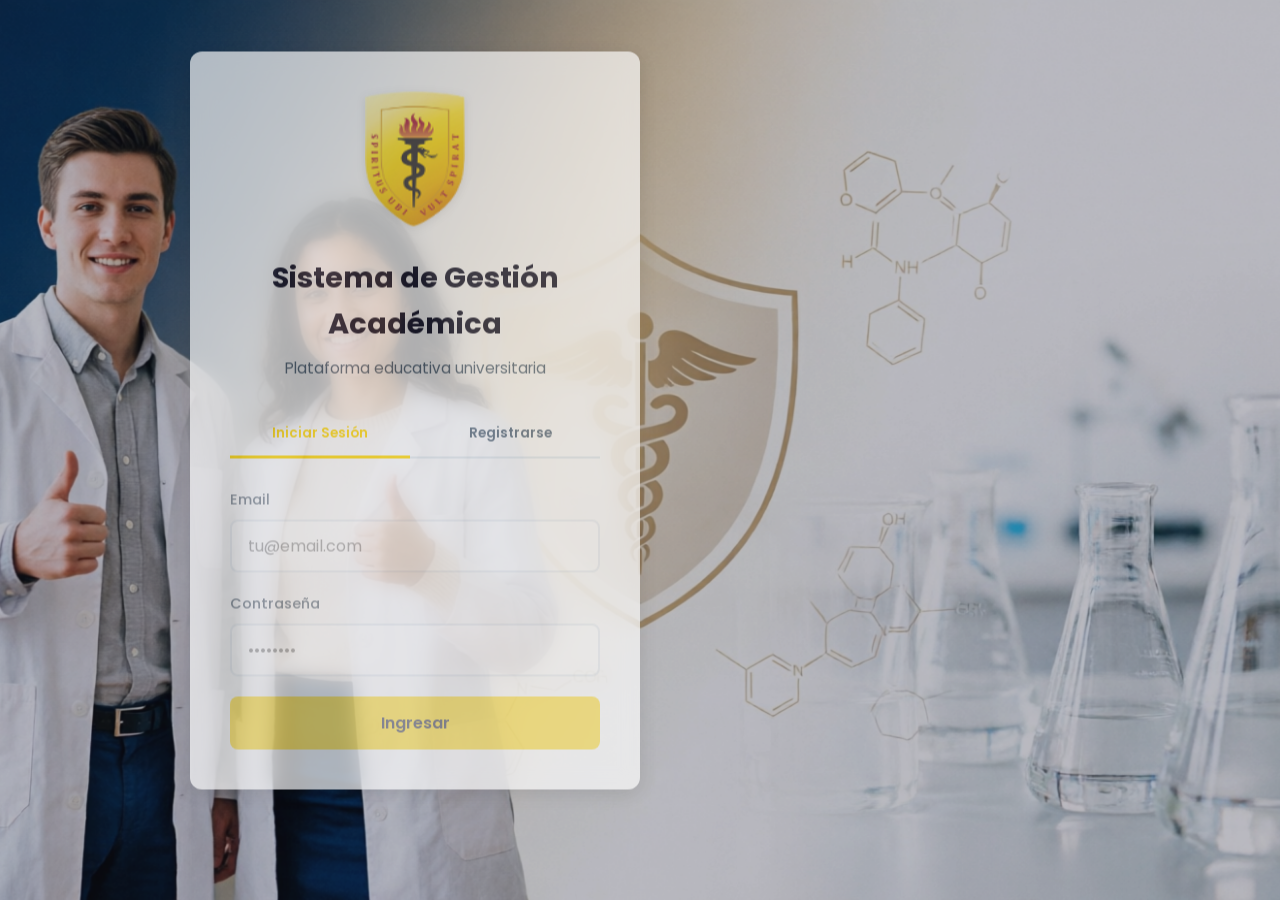
==== commit 91f187e1: "Update index.html" ====
--- a/clases/cap01-estructura/index.html
+++ b/clases/cap01-estructura/index.html
@@ -1596,11 +1596,6 @@
                             </tr>
                         </tbody>
                     </table>
-                    
-                    <div class="formula-image" style="margin-top: 2rem;">
-                        <img src="images/bond-length-strength.png" alt="Relación entre Longitud y Fortaleza de Enlace" style="max-width: 100%; height: auto; border-radius: 12px;">
-                        <p class="formula-caption">Visualización gráfica de la relación entre longitud y fortaleza de enlace</p>
-                    </div>
                 </div>
 
                 <!-- sp Card -->
@@ -1819,6 +1814,11 @@
                     </tr>
                 </tbody>
             </table>
+            
+            <div class="formula-image" style="margin-top: 2rem;">
+                <img src="images/bond-length-strength.png" alt="Relación entre Longitud y Fortaleza de Enlace" style="max-width: 100%; height: auto; border-radius: 12px;">
+                <p class="formula-caption">Visualización gráfica de la relación entre longitud y fortaleza de enlace</p>
+            </div>
 
             <!-- Quiz 5 -->
             <div class="quiz-container" data-quiz="5">
